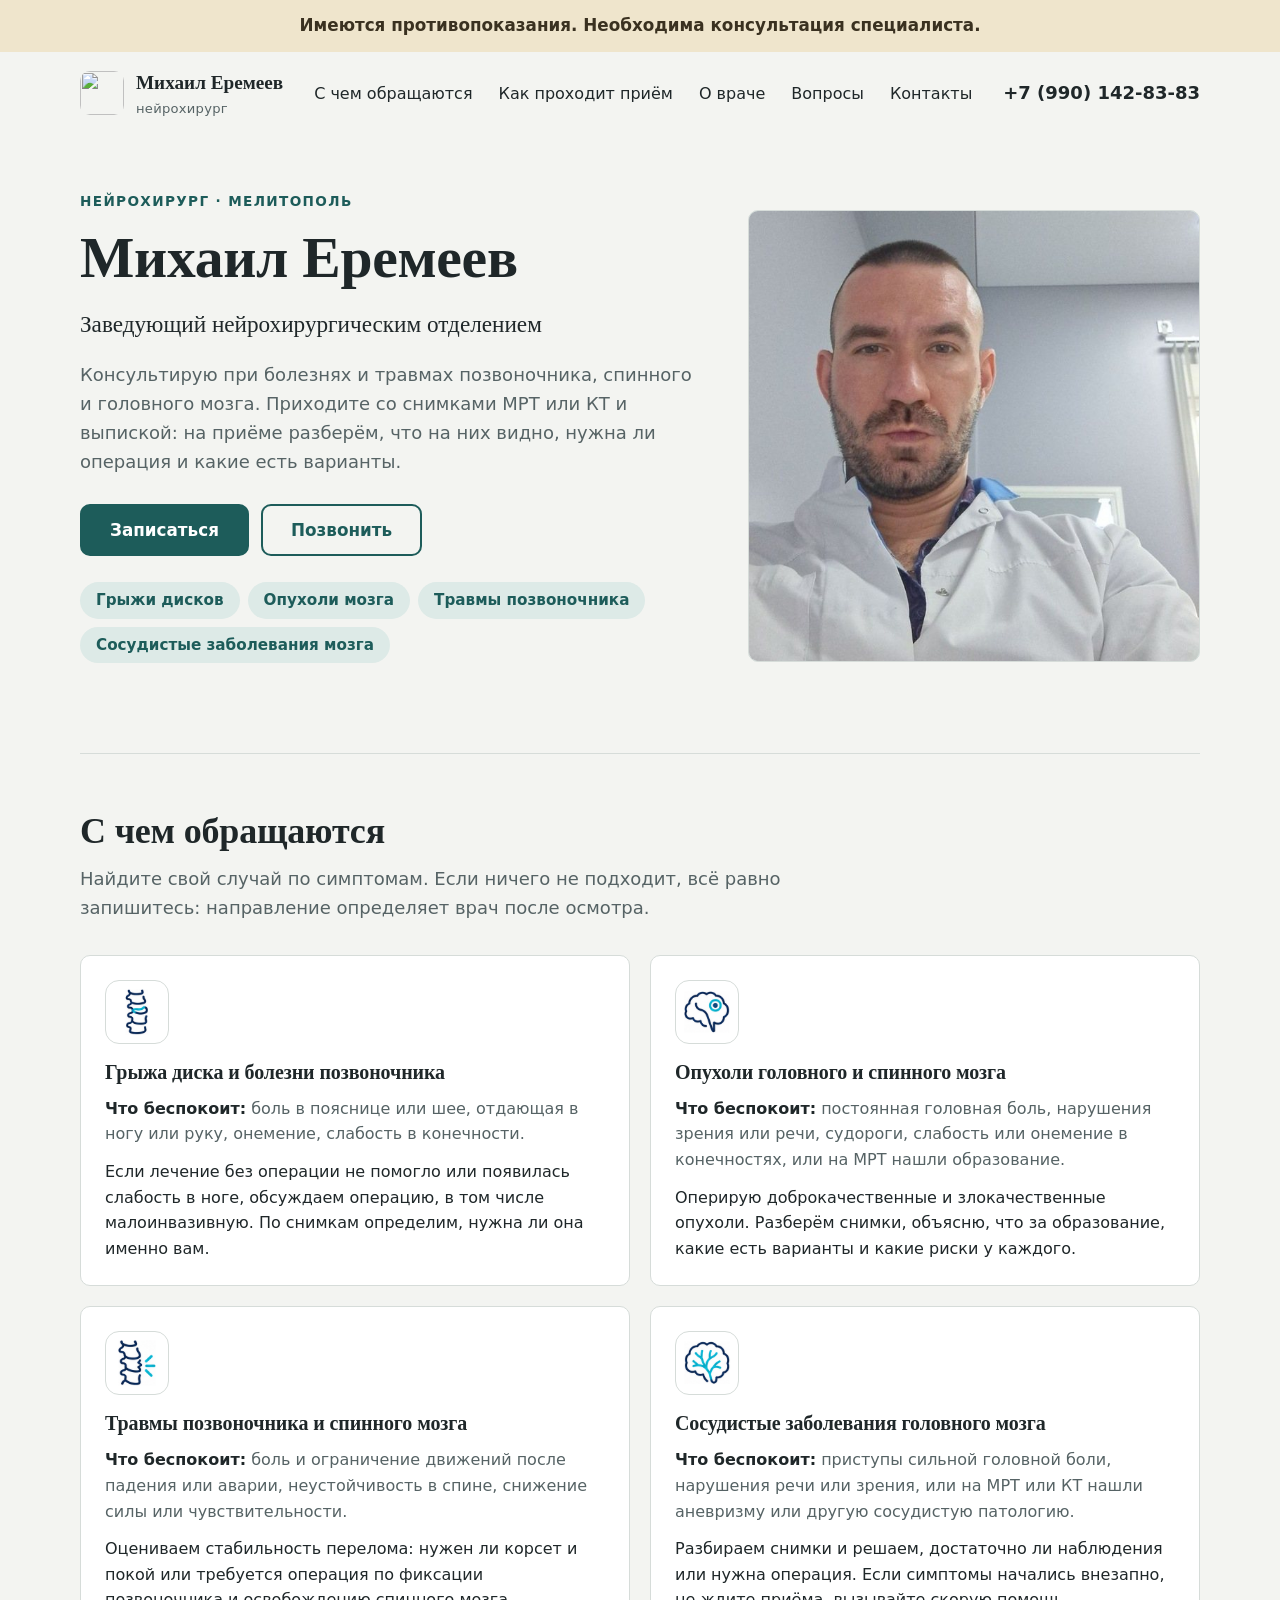
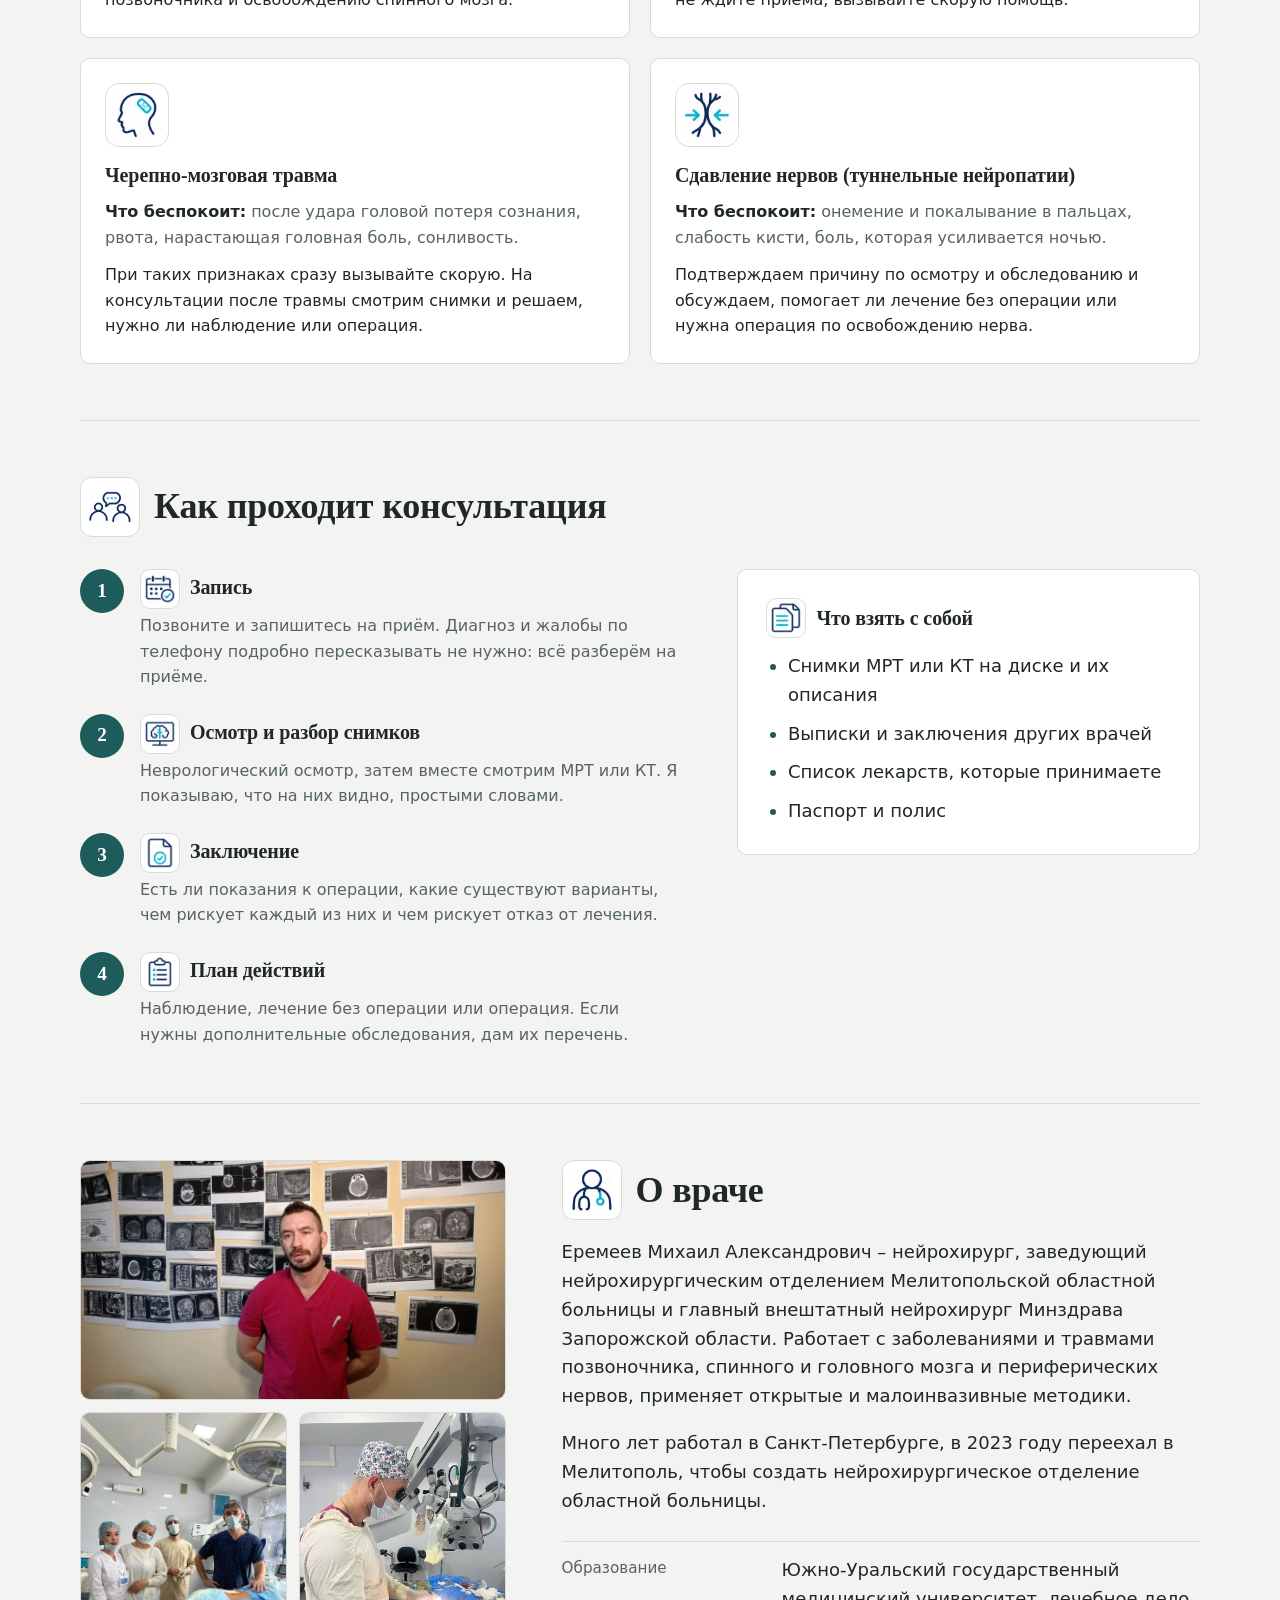
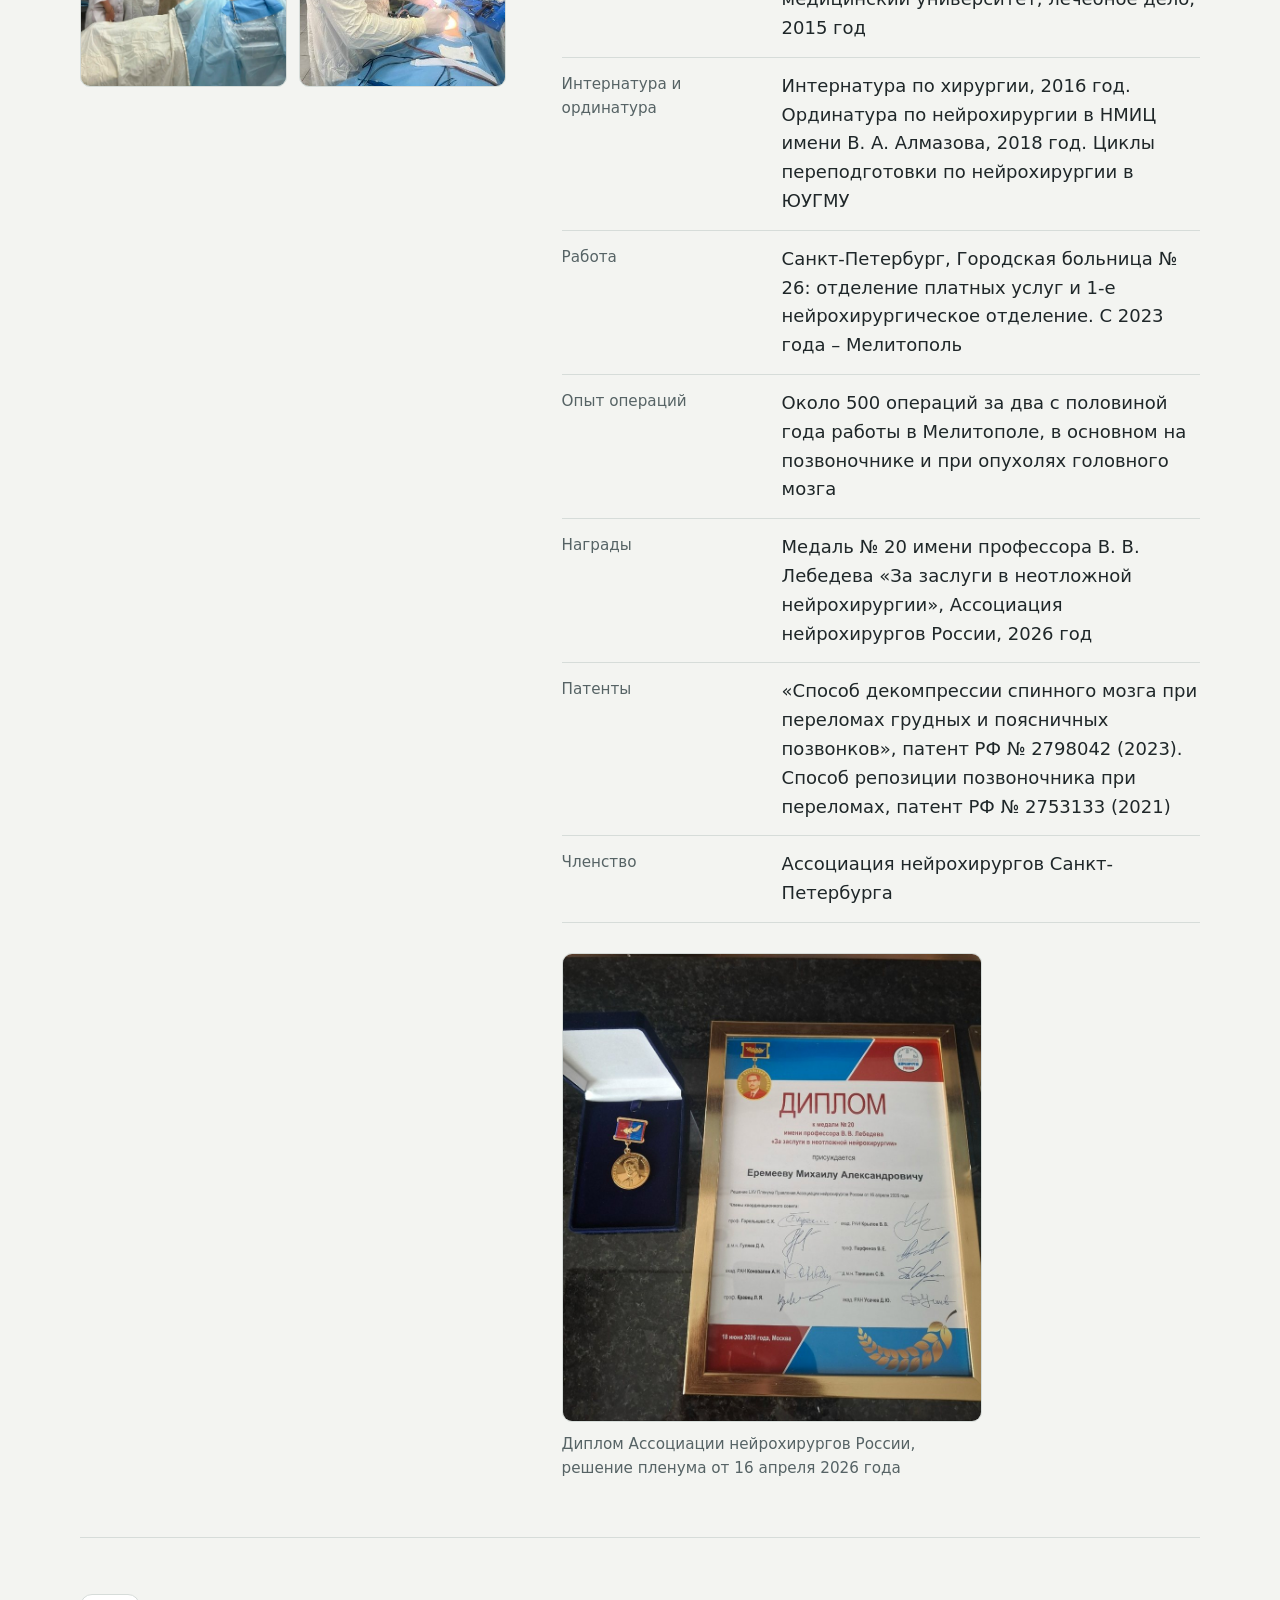
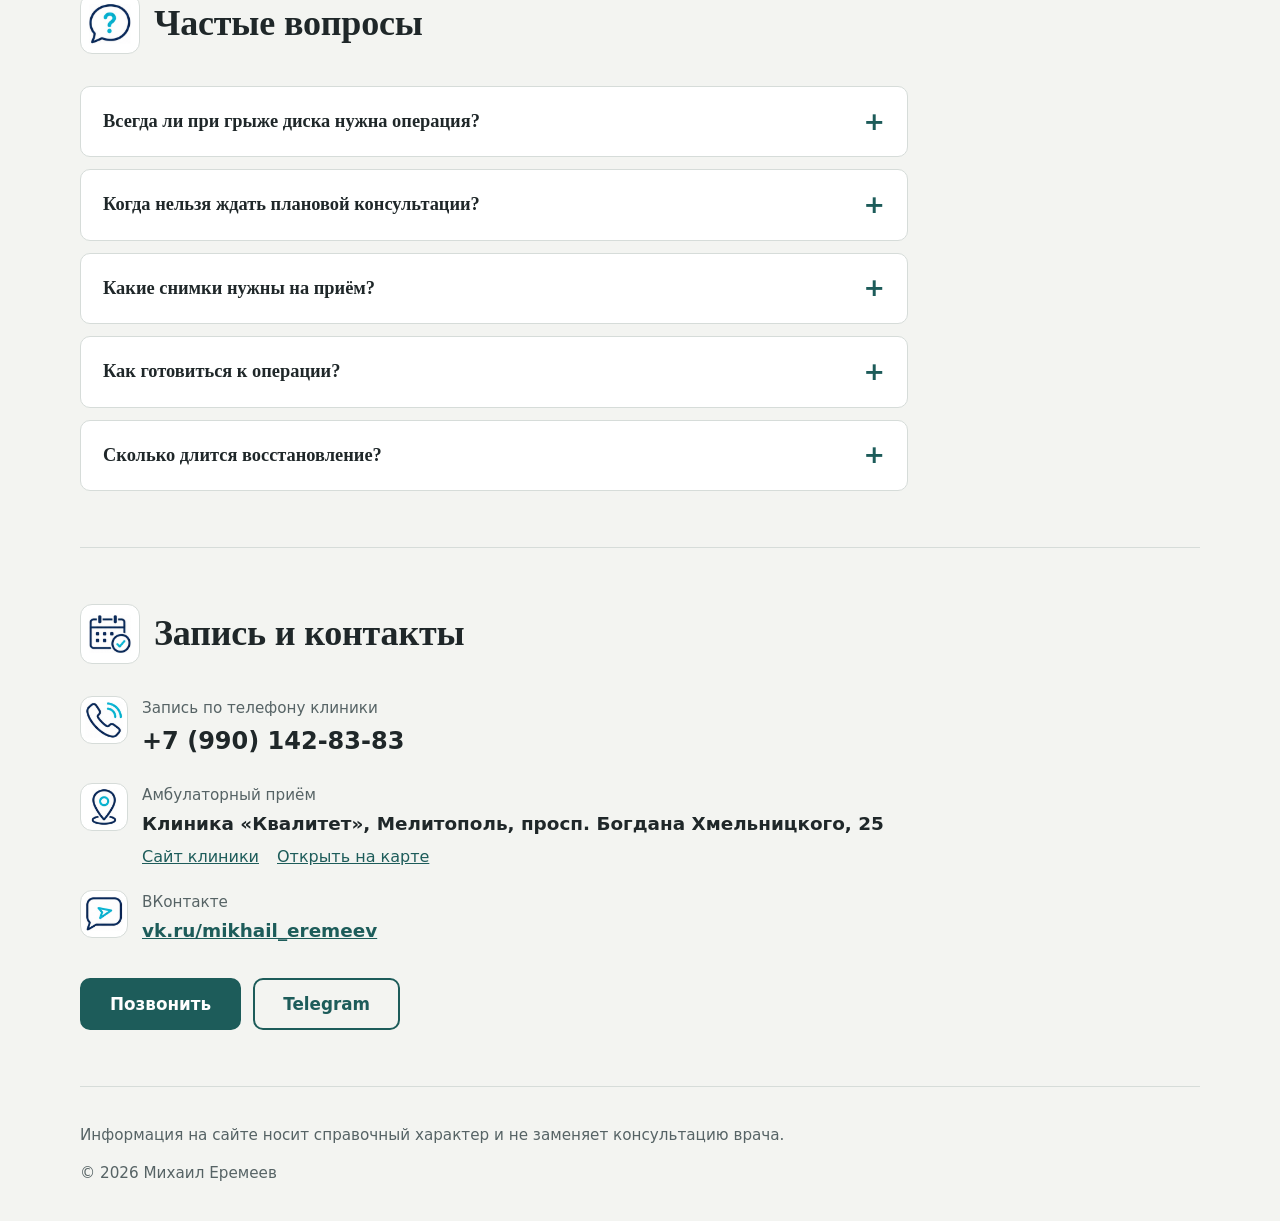
==== index.html @ 3fccb796 "Add files via upload" ====
<!doctype html>
<html lang="ru">
<head>
<meta charset="utf-8">
<meta name="viewport" content="width=device-width, initial-scale=1">
<title>Нейрохирург Михаил Еремеев, Мелитополь</title>
<meta name="description" content="Михаил Еремеев, нейрохирург, заведующий нейрохирургическим отделением. Консультации и операции при грыжах дисков, опухолях головного и спинного мозга, травмах позвоночника, сосудистых заболеваниях мозга. Мелитополь.">
<link rel="icon" href="favicon.ico" sizes="any">
<link rel="icon" type="image/png" sizes="48x48" href="favicon-48x48.png">
<link rel="icon" type="image/png" sizes="32x32" href="favicon-32x32.png">
<link rel="apple-touch-icon" sizes="180x180" href="apple-touch-icon.png">
<link rel="stylesheet" href="styles.css">
<script type="application/ld+json">
{
  "@context": "https://schema.org",
  "@type": "Physician",
  "name": "Михаил Александрович Еремеев",
  "url": "https://eremeev-neuro.ru/",
  "telephone": "+79901428383",
  "medicalSpecialty": "Neurosurgery",
  "jobTitle": "Нейрохирург, заведующий нейрохирургическим отделением",
  "address": { "@type": "PostalAddress", "streetAddress": "просп. Богдана Хмельницкого, 25", "addressLocality": "Мелитополь" },
  "sameAs": ["https://t.me/eremeevmd", "https://vk.ru/mikhail_eremeev"]
}
</script>
</head>
<body>

<div class="notice" role="note">Имеются противопоказания. Необходима консультация специалиста.</div>
<div class="wrap">
  <header class="header">
    <a class="brand" href="#top"><img class="brand-logo" src="logo.png" alt="" width="44" height="44"><span>Михаил Еремеев<small>нейрохирург</small></span></a>
    <nav class="nav" aria-label="Разделы">
      <a href="#napravleniya">С чем обращаются</a>
      <a href="#priem">Как проходит приём</a>
      <a href="#vrach">О враче</a>
      <a href="#voprosy">Вопросы</a>
      <a href="#zapis">Контакты</a>
    </nav>
    <a class="header-phone" href="tel:+79901428383">+7 (990) 142-83-83</a>
  </header>
  <main id="top">
    <section class="hero" aria-labelledby="h1">
      <div>
        <p class="eyebrow">Нейрохирург · Мелитополь</p>
        <h1 id="h1">Михаил Еремеев</h1>
        <p class="role">Заведующий нейрохирургическим отделением</p>
        <p class="lead">Консультирую при болезнях и травмах позвоночника, спинного и головного мозга. Приходите со снимками МРТ или КТ и выпиской: на приёме разберём, что на них видно, нужна ли операция и какие есть варианты.</p>
        <div class="hero-actions">
          <a class="btn btn-primary" href="#zapis">Записаться</a>
          <a class="btn btn-ghost" href="tel:+79901428383">Позвонить</a>
        </div>
        <ul class="hero-tags" aria-label="Основные направления">
          <li>Грыжи дисков</li>
          <li>Опухоли мозга</li>
          <li>Травмы позвоночника</li>
          <li>Сосудистые заболевания мозга</li>
        </ul>
      </div>
      <div class="photo photo-square" aria-label="Фотография врача">
        <img src="photo-main.jpg" alt="Михаил Еремеев, нейрохирург" onerror="this.remove()">
        <span>Здесь будет портрет<code>photo-main.jpg</code></span>
      </div>
    </section>
    <section class="section" id="napravleniya" aria-labelledby="h-napr">
      <div class="section-head">
        <h2 id="h-napr">С чем обращаются</h2>
        <p>Найдите свой случай по симптомам. Если ничего не подходит, всё равно запишитесь: направление определяет врач после осмотра.</p>
      </div>
      <div class="cards">
        <article class="card">
          <img class="ico" src="icons/disc-herniation.png" alt="" width="64" height="64" loading="lazy">
          <h3>Грыжа диска и болезни позвоночника</h3>
          <p class="symptoms"><strong>Что беспокоит:</strong> боль в пояснице или шее, отдающая в ногу или руку, онемение, слабость в конечности.</p>
          <p class="how">Если лечение без операции не помогло или появилась слабость в ноге, обсуждаем операцию, в том числе малоинвазивную. По снимкам определим, нужна ли она именно вам.</p>
        </article>
        <article class="card">
          <img class="ico" src="icons/brain-tumor.png" alt="" width="64" height="64" loading="lazy">
          <h3>Опухоли головного и спинного мозга</h3>
          <p class="symptoms"><strong>Что беспокоит:</strong> постоянная головная боль, нарушения зрения или речи, судороги, слабость или онемение в конечностях, или на МРТ нашли образование.</p>
          <p class="how">Оперирую доброкачественные и злокачественные опухоли. Разберём снимки, объясню, что за образование, какие есть варианты и какие риски у каждого.</p>
        </article>
        <article class="card">
          <img class="ico" src="icons/spine-injury.png" alt="" width="64" height="64" loading="lazy">
          <h3>Травмы позвоночника и спинного мозга</h3>
          <p class="symptoms"><strong>Что беспокоит:</strong> боль и ограничение движений после падения или аварии, неустойчивость в спине, снижение силы или чувствительности.</p>
          <p class="how">Оцениваем стабильность перелома: нужен ли корсет и покой или требуется операция по фиксации позвоночника и освобождению спинного мозга.</p>
        </article>
        <article class="card">
          <img class="ico" src="icons/brain-vessels.png" alt="" width="64" height="64" loading="lazy">
          <h3>Сосудистые заболевания головного мозга</h3>
          <p class="symptoms"><strong>Что беспокоит:</strong> приступы сильной головной боли, нарушения речи или зрения, или на МРТ или КТ нашли аневризму или другую сосудистую патологию.</p>
          <p class="how">Разбираем снимки и решаем, достаточно ли наблюдения или нужна операция. Если симптомы начались внезапно, не ждите приёма, вызывайте скорую помощь.</p>
        </article>
        <article class="card">
          <img class="ico" src="icons/head-injury.png" alt="" width="64" height="64" loading="lazy">
          <h3>Черепно-мозговая травма</h3>
          <p class="symptoms"><strong>Что беспокоит:</strong> после удара головой потеря сознания, рвота, нарастающая головная боль, сонливость.</p>
          <p class="how">При таких признаках сразу вызывайте скорую. На консультации после травмы смотрим снимки и решаем, нужно ли наблюдение или операция.</p>
        </article>
        <article class="card">
          <img class="ico" src="icons/nerve-compression.png" alt="" width="64" height="64" loading="lazy">
          <h3>Сдавление нервов (туннельные нейропатии)</h3>
          <p class="symptoms"><strong>Что беспокоит:</strong> онемение и покалывание в пальцах, слабость кисти, боль, которая усиливается ночью.</p>
          <p class="how">Подтверждаем причину по осмотру и обследованию и обсуждаем, помогает ли лечение без операции или нужна операция по освобождению нерва.</p>
        </article>
      </div>
    </section>
    <section class="section" id="priem" aria-labelledby="h-priem">
      <div class="section-head">
        <h2 class="h-ico" id="h-priem"><img class="ico ico-h" src="icons/consultation.png" alt="" width="64" height="64" loading="lazy">Как проходит консультация</h2>
      </div>
      <div class="consult">
        <ol class="steps">
          <li>
            <div>
              <h3><img class="ico ico-sm" src="icons/appointment.png" alt="" width="64" height="64" loading="lazy">Запись</h3>
              <p>Позвоните и запишитесь на приём. Диагноз и жалобы по телефону подробно пересказывать не нужно: всё разберём на приёме.</p>
            </div>
          </li>
          <li>
            <div>
              <h3><img class="ico ico-sm" src="icons/mri-review.png" alt="" width="64" height="64" loading="lazy">Осмотр и разбор снимков</h3>
              <p>Неврологический осмотр, затем вместе смотрим МРТ или КТ. Я показываю, что на них видно, простыми словами.</p>
            </div>
          </li>
          <li>
            <div>
              <h3><img class="ico ico-sm" src="icons/medical-report.png" alt="" width="64" height="64" loading="lazy">Заключение</h3>
              <p>Есть ли показания к операции, какие существуют варианты, чем рискует каждый из них и чем рискует отказ от лечения.</p>
            </div>
          </li>
          <li>
            <div>
              <h3><img class="ico ico-sm" src="icons/treatment-plan.png" alt="" width="64" height="64" loading="lazy">План действий</h3>
              <p>Наблюдение, лечение без операции или операция. Если нужны дополнительные обследования, дам их перечень.</p>
            </div>
          </li>
        </ol>
        <aside class="bring" aria-labelledby="h-bring">
          <h3 id="h-bring"><img class="ico ico-sm" src="icons/documents.png" alt="" width="64" height="64" loading="lazy">Что взять с собой</h3>
          <ul>
            <li>Снимки МРТ или КТ на диске и их описания</li>
            <li>Выписки и заключения других врачей</li>
            <li>Список лекарств, которые принимаете</li>
            <li>Паспорт и полис</li>
          </ul>
        </aside>
      </div>
    </section>
    <section class="section" id="vrach" aria-labelledby="h-vrach">
      <div class="about">
        <div class="about-media">
          <div class="photo photo-wide" aria-label="Фотография врача">
            <img src="photo-2.jpg" alt="Михаил Еремеев, нейрохирург" onerror="this.remove()">
            <span>Здесь будет фото<code>photo-2.jpg</code></span>
          </div>
          <div class="pair">
            <div class="photo photo-tall" aria-label="Команда в операционной">
              <img src="photo-3.jpg" alt="Команда нейрохирургического отделения в операционной" loading="lazy" onerror="this.remove()">
              <span><code>photo-3.jpg</code></span>
            </div>
            <div class="photo photo-tall" aria-label="Хирург у операционного микроскопа">
              <img src="photo-4.jpg" alt="Хирург у операционного микроскопа" loading="lazy" onerror="this.remove()">
              <span><code>photo-4.jpg</code></span>
            </div>
          </div>
        </div>
        <div class="text">
          <h2 class="h-ico" id="h-vrach"><img class="ico ico-h" src="icons/doctor.png" alt="" width="64" height="64" loading="lazy">О враче</h2>
          <p>Еремеев Михаил Александрович – нейрохирург, заведующий нейрохирургическим отделением Мелитопольской областной больницы и главный внештатный нейрохирург Минздрава Запорожской области. Работает с заболеваниями и травмами позвоночника, спинного и головного мозга и периферических нервов, применяет открытые и малоинвазивные методики.</p>
          <p>Много лет работал в Санкт-Петербурге, в 2023 году переехал в Мелитополь, чтобы создать нейрохирургическое отделение областной больницы.</p>
          <dl class="facts">
            <div><dt>Образование</dt><dd>Южно-Уральский государственный медицинский университет, лечебное дело, 2015 год</dd></div>
            <div><dt>Интернатура и ординатура</dt><dd>Интернатура по хирургии, 2016 год. Ординатура по нейрохирургии в НМИЦ имени В. А. Алмазова, 2018 год. Циклы переподготовки по нейрохирургии в ЮУГМУ</dd></div>
            <div><dt>Работа</dt><dd>Санкт-Петербург, Городская больница № 26: отделение платных услуг и 1-е нейрохирургическое отделение. С 2023 года – Мелитополь</dd></div>
            <div><dt>Опыт операций</dt><dd>Около 500 операций за два с половиной года работы в Мелитополе, в основном на позвоночнике и при опухолях головного мозга</dd></div>
            <div><dt>Награды</dt><dd>Медаль № 20 имени профессора В. В. Лебедева «За заслуги в неотложной нейрохирургии», Ассоциация нейрохирургов России, 2026 год</dd></div>
            <div><dt>Патенты</dt><dd>«Способ декомпрессии спинного мозга при переломах грудных и поясничных позвонков», патент РФ № 2798042 (2023). Способ репозиции позвоночника при переломах, патент РФ № 2753133 (2021)</dd></div>
            <div><dt>Членство</dt><dd>Ассоциация нейрохирургов Санкт-Петербурга</dd></div>
          </dl>
          <figure class="diploma">
            <img src="diploma.jpg" alt="Диплом к медали имени профессора В. В. Лебедева, присуждён Еремееву Михаилу Александровичу" loading="lazy" onerror="this.closest('figure').remove()">
            <figcaption>Диплом Ассоциации нейрохирургов России, решение пленума от 16 апреля 2026 года</figcaption>
          </figure>
        </div>
      </div>
    </section>
    <section class="section" id="voprosy" aria-labelledby="h-faq">
      <div class="section-head">
        <h2 class="h-ico" id="h-faq"><img class="ico ico-h" src="icons/questions.png" alt="" width="64" height="64" loading="lazy">Частые вопросы</h2>
      </div>
      <div class="faq">
        <details>
          <summary>Всегда ли при грыже диска нужна операция?</summary>
          <div class="answer">
            <p>Нет. Многим пациентам помогает лечение без операции. К операции переходят, когда боль не уходит несмотря на лечение или появляются неврологические нарушения: слабость в ноге, нарушение мочеиспускания.</p>
            <p>Решение принимается после осмотра и изучения снимков, а не по описанию по телефону.</p>
          </div>
        </details>
        <details>
          <summary>Когда нельзя ждать плановой консультации?</summary>
          <div class="answer">
            <p>Вызывайте скорую помощь, если внезапно:</p>
            <p><strong>появилась слабость или онемение в руке или ноге, нарушилась речь или зрение, возникла сильнейшая головная боль, начались судороги, пропал контроль над мочеиспусканием или стулом, или появилось онемение в промежности.</strong></p>
          </div>
        </details>
        <details>
          <summary>Какие снимки нужны на приём?</summary>
          <div class="answer">
            <p>Лучше всего снимки на диске вместе с описанием: МРТ или КТ нужного отдела позвоночника или головного мозга. Если снимков нет, врач скажет, какое исследование нужно сделать.</p>
          </div>
        </details>
        <details>
          <summary>Как готовиться к операции?</summary>
          <div class="answer">
            <p>Перечень обследований зависит от вида операции. Его даёт врач после консультации, заранее собирать анализы не нужно.</p>
          </div>
        </details>
        <details>
          <summary>Сколько длится восстановление?</summary>
          <div class="answer">
            <p>Срок зависит от заболевания, вида операции и состояния пациента. Врач объясняет примерный план восстановления после осмотра, когда ясно, что именно предстоит.</p>
          </div>
        </details>
      </div>
    </section>
    <section class="section" id="zapis" aria-labelledby="h-zapis">
      <div class="section-head">
        <h2 class="h-ico" id="h-zapis"><img class="ico ico-h" src="icons/appointment.png" alt="" width="64" height="64" loading="lazy">Запись и контакты</h2>
      </div>
      <div class="contact">
        <div class="contact-side">
          <ul class="contact-list">
            <li><img class="ico ico-c" src="icons/phone.png" alt="" width="64" height="64" loading="lazy"><span class="label">Запись по телефону клиники</span><span class="value"><a class="phone" href="tel:+79901428383">+7 (990) 142-83-83</a></span></li>
            <li><img class="ico ico-c" src="icons/location.png" alt="" width="64" height="64" loading="lazy"><span class="label">Амбулаторный приём</span><span class="value">Клиника «Квалитет», Мелитополь, просп. Богдана Хмельницкого, 25</span>
              <span class="links"><a href="https://kvalitet-mlt.ru/" rel="noopener">Сайт клиники</a> <a href="https://yandex.ru/maps/?text=%D0%9C%D0%B5%D0%BB%D0%B8%D1%82%D0%BE%D0%BF%D0%BE%D0%BB%D1%8C%2C%20%D0%BF%D1%80%D0%BE%D1%81%D0%BF%D0%B5%D0%BA%D1%82%20%D0%91%D0%BE%D0%B3%D0%B4%D0%B0%D0%BD%D0%B0%20%D0%A5%D0%BC%D0%B5%D0%BB%D1%8C%D0%BD%D0%B8%D1%86%D0%BA%D0%BE%D0%B3%D0%BE%2C%2025" rel="noopener">Открыть на карте</a></span></li>
            <li><img class="ico ico-c" src="icons/message.png" alt="" width="64" height="64" loading="lazy"><span class="label">ВКонтакте</span><span class="value"><a href="https://vk.ru/mikhail_eremeev" rel="noopener">vk.ru/mikhail_eremeev</a></span></li>
          </ul>
          <div class="messengers">
            <a class="btn btn-primary" href="tel:+79901428383">Позвонить</a>
            <a class="btn btn-ghost" href="https://t.me/eremeevmd" rel="noopener">Telegram</a>
            <!-- MAX: вставить ссылку вместо ССЫЛКА и убрать знаки комментария вокруг строки
            <a class="btn btn-ghost" href="ССЫЛКА" rel="noopener">MAX</a>
            -->
          </div>
        </div>
      </div>
    </section>
  </main>
  <footer class="footer">
    <p>Информация на сайте носит справочный характер и не заменяет консультацию врача.</p>
    <p>© <span id="year">2026</span> Михаил Еремеев</p>
  </footer>
</div>
<div class="dock">
  <a class="btn btn-ghost" href="tel:+79901428383">Позвонить</a>
  <a class="btn btn-primary" href="#zapis">Записаться</a>
</div>
<script>
document.getElementById('year').textContent = new Date().getFullYear();
</script>

</body>
</html>
---- styles.css ----
/* Сайт нейрохирурга Михаила Еремеева.
   Композиция: спокойная светлая страница, один акцент (глубокий сине-зелёный),
   тёплый графит для текста, крупные читаемые размеры для людей старшего возраста.
   Шрифты системные, без внешних сервисов. */

:root {
  --bg: #F3F4F1;
  --surface: #FFFFFF;
  --ink: #1F2729;
  --muted: #566365;
  --line: #D6DCD9;
  --accent: #1D5C5A;
  --accent-hover: #164846;
  --accent-soft: #DDEAE7;
  --on-accent: #FFFFFF;
  --notice-bg: #EFE5CC;
  --notice-ink: #3A3120;
  --todo-bg: #FBF3DC;
  --todo-ink: #6B5416;

  --display: "Iowan Old Style", "Palatino Linotype", Palatino, "Book Antiqua", Georgia, serif;
  --body: system-ui, -apple-system, "Segoe UI", Roboto, "Helvetica Neue", Arial, sans-serif;

  --radius: 10px;
  --maxw: 1120px;
}

@media (prefers-color-scheme: dark) {
  :root:not([data-theme="light"]) {
    --bg: #111A1B;
    --surface: #182324;
    --ink: #E6EEEC;
    --muted: #9CAEAB;
    --line: #2A3A39;
    --accent: #72C4BC;
    --accent-hover: #8AD3CC;
    --accent-soft: #1D3330;
    --on-accent: #0D1918;
    --notice-bg: #3A3220;
    --notice-ink: #F0E3C4;
    --todo-bg: #3A3118;
    --todo-ink: #EAD9A0;
    color-scheme: dark;
  }
}

:root[data-theme="dark"] {
  --bg: #111A1B;
  --surface: #182324;
  --ink: #E6EEEC;
  --muted: #9CAEAB;
  --line: #2A3A39;
  --accent: #72C4BC;
  --accent-hover: #8AD3CC;
  --accent-soft: #1D3330;
  --on-accent: #0D1918;
  --notice-bg: #3A3220;
  --notice-ink: #F0E3C4;
  --todo-bg: #3A3118;
  --todo-ink: #EAD9A0;
  color-scheme: dark;
}

*, *::before, *::after { box-sizing: border-box; }

html { scroll-behavior: smooth; }

body {
  margin: 0;
  background: var(--bg);
  color: var(--ink);
  font-family: var(--body);
  font-size: 18px;
  line-height: 1.6;
  padding-left: max(16px, env(safe-area-inset-left, 0px));
  padding-right: max(16px, env(safe-area-inset-right, 0px));
  padding-block: 0 84px;
}

img { max-width: 100%; display: block; }

a { color: var(--accent); }

h1, h2, h3 {
  font-family: var(--display);
  font-weight: 600;
  line-height: 1.2;
  margin: 0;
  text-wrap: balance;
  letter-spacing: -0.005em;
}

h2 { font-size: clamp(1.7rem, 4.2vw, 2.25rem); }
h3 { font-size: 1.25rem; }

p { margin: 0; }

:focus-visible {
  outline: 3px solid var(--accent);
  outline-offset: 3px;
  border-radius: 4px;
}

.wrap { max-width: var(--maxw); margin: 0 auto; }

/* Полоса о противопоказаниях: ч. 7 ст. 24 38-ФЗ, не меньше 5% площади */
.notice {
  background: var(--notice-bg);
  color: var(--notice-ink);
  margin-left: calc(-1 * max(16px, env(safe-area-inset-left, 0px)));
  margin-right: calc(-1 * max(16px, env(safe-area-inset-right, 0px)));
  padding: 14px max(16px, env(safe-area-inset-right, 0px)) 14px max(16px, env(safe-area-inset-left, 0px));
  text-align: center;
  font-weight: 600;
  font-size: 1.05rem;
  line-height: 1.4;
}

/* Макетная плашка: убирается при публикации */
.mockbar {
  background: var(--ink);
  color: var(--bg);
  margin-left: calc(-1 * max(16px, env(safe-area-inset-left, 0px)));
  margin-right: calc(-1 * max(16px, env(safe-area-inset-right, 0px)));
  padding: 6px 16px;
  font-size: 0.8rem;
  text-align: center;
  letter-spacing: 0.04em;
}

/* Шапка */
.header {
  display: flex;
  align-items: center;
  justify-content: space-between;
  gap: 16px;
  padding-block: 16px;
}

.brand { font-family: var(--display); font-size: 1.2rem; font-weight: 600; color: var(--ink); text-decoration: none; }
.brand { display: inline-flex; align-items: center; gap: 12px; }
.brand-logo { width: 44px; height: 44px; border-radius: 10px; flex: none; }
.brand small { display: block; font-family: var(--body); font-weight: 400; font-size: 0.82rem; color: var(--muted); letter-spacing: 0.02em; }

.nav { display: none; gap: 26px; }
.nav a { color: var(--ink); text-decoration: none; font-size: 1rem; }
.nav a:hover { color: var(--accent); text-decoration: underline; text-underline-offset: 4px; }

.header-phone { display: none; font-weight: 600; text-decoration: none; color: var(--ink); white-space: nowrap; }

/* Кнопки */
.btn {
  display: inline-flex;
  align-items: center;
  justify-content: center;
  min-height: 52px;
  padding: 0 28px;
  border-radius: var(--radius);
  font: 600 1.05rem var(--body);
  text-decoration: none;
  cursor: pointer;
  border: 2px solid var(--accent);
  transition: background-color 0.15s, color 0.15s;
}
.btn-primary { background: var(--accent); color: var(--on-accent); }
.btn-primary:hover { background: var(--accent-hover); border-color: var(--accent-hover); }
.btn-ghost { background: transparent; color: var(--accent); }
.btn-ghost:hover { background: var(--accent-soft); }

/* Первый экран */
.hero {
  display: grid;
  gap: 32px;
  padding-block: 28px 56px;
}

.eyebrow {
  font-size: 0.85rem;
  letter-spacing: 0.1em;
  text-transform: uppercase;
  color: var(--accent);
  font-weight: 600;
}

.hero h1 { font-size: clamp(2.3rem, 7vw, 3.6rem); margin-top: 10px; }
.hero .role { font-family: var(--display); font-size: clamp(1.15rem, 3vw, 1.45rem); margin-top: 14px; color: var(--ink); }
.hero .lead { margin-top: 18px; max-width: 34em; color: var(--muted); }
.hero-actions { display: flex; flex-wrap: wrap; gap: 12px; margin-top: 28px; }

.hero-tags { display: flex; flex-wrap: wrap; gap: 8px; margin-top: 26px; padding: 0; list-style: none; }
.hero-tags li { background: var(--accent-soft); color: var(--accent); border-radius: 999px; padding: 6px 16px; font-size: 0.95rem; font-weight: 600; }

/* Слот фото. Если файла нет, показывается подпись с именем файла. */
.photo {
  position: relative;
  width: 100%;
  aspect-ratio: 4 / 5;
  max-width: 100%;
  border-radius: var(--radius);
  background: var(--accent-soft);
  overflow: hidden;
  display: flex;
  align-items: center;
  justify-content: center;
  text-align: center;
  color: var(--accent);
  font-size: 0.95rem;
  line-height: 1.4;
  padding: 24px;
  border: 1px solid var(--line);
}
.photo img { position: absolute; inset: 0; width: 100%; height: 100%; object-fit: cover; }
.photo code { display: block; margin-top: 6px; font-size: 0.85rem; color: var(--muted); }
.photo-wide { aspect-ratio: 16 / 9; }
.photo-square { aspect-ratio: 1 / 1; }
.photo-tall { aspect-ratio: 3 / 4; padding: 8px; }
.photo-square img { object-position: center 20%; }
.about-media { display: grid; gap: 12px; align-content: start; min-width: 0; }
.pair { display: grid; grid-template-columns: 1fr 1fr; gap: 12px; }

/* Разделы */
.section { padding-block: 56px; border-top: 1px solid var(--line); }
.section-head { max-width: 40em; margin-bottom: 32px; }
.section-head p { margin-top: 12px; color: var(--muted); }

/* Направления */
.cards { display: grid; gap: 16px; }
.card {
  background: var(--surface);
  border: 1px solid var(--line);
  border-radius: var(--radius);
  padding: 24px;
  display: flex;
  flex-direction: column;
  gap: 12px;
  min-width: 0;
}
.card .symptoms { color: var(--muted); font-size: 1rem; }
.card .symptoms strong { color: var(--ink); }
.card .how { font-size: 1rem; }
.card-todo { border-style: dashed; background: var(--todo-bg); color: var(--todo-ink); }
.card-todo h3, .card-todo .symptoms, .card-todo .symptoms strong { color: var(--todo-ink); }

/* Консультация */
.consult { display: grid; gap: 40px; }
.steps { list-style: none; counter-reset: step; margin: 0; padding: 0; display: grid; gap: 24px; }
.steps li { counter-increment: step; display: grid; grid-template-columns: 44px 1fr; gap: 16px; align-items: start; }
.steps li::before {
  content: counter(step);
  width: 44px; height: 44px;
  border-radius: 50%;
  background: var(--accent);
  color: var(--on-accent);
  display: flex; align-items: center; justify-content: center;
  font-family: var(--display);
  font-size: 1.2rem;
  font-weight: 600;
}
.steps h3 { margin-bottom: 4px; }
.steps p { color: var(--muted); font-size: 1rem; }

.bring { background: var(--surface); border: 1px solid var(--line); border-radius: var(--radius); padding: 28px; align-self: start; }
.bring h3 { margin-bottom: 14px; }
.bring ul { margin: 0; padding-left: 1.2em; display: grid; gap: 10px; }
.bring li::marker { color: var(--accent); }

/* О враче */
.about { display: grid; gap: 32px; }
.about .text { display: grid; gap: 18px; align-content: start; }
.facts { margin: 8px 0 0; display: grid; gap: 0; border-top: 1px solid var(--line); }
.facts div { display: grid; gap: 4px; padding: 14px 0; border-bottom: 1px solid var(--line); }
.facts dt { color: var(--muted); font-size: 0.95rem; }
.facts dd { margin: 0; }
.todo { background: var(--todo-bg); color: var(--todo-ink); padding: 2px 8px; border-radius: 4px; font-size: 0.95rem; }

.diploma { margin: 12px 0 0; max-width: 420px; }
.diploma img { width: 100%; height: auto; border-radius: var(--radius); border: 1px solid var(--line); }
.diploma figcaption { margin-top: 10px; font-size: 0.95rem; color: var(--muted); }

/* Вопросы */
.faq { display: grid; gap: 12px; max-width: 46em; }
.faq details { background: var(--surface); border: 1px solid var(--line); border-radius: var(--radius); }
.faq summary {
  cursor: pointer;
  list-style: none;
  padding: 20px 56px 20px 22px;
  font-family: var(--display);
  font-size: 1.15rem;
  font-weight: 600;
  position: relative;
}
.faq summary::-webkit-details-marker { display: none; }
.faq summary::after {
  content: "+";
  position: absolute; right: 22px; top: 50%; transform: translateY(-50%);
  font-family: var(--body); font-size: 1.6rem; color: var(--accent); line-height: 1;
}
.faq details[open] summary::after { content: "–"; }
.faq .answer { padding: 0 22px 22px; color: var(--muted); display: grid; gap: 10px; }
.faq .answer strong { color: var(--ink); }

/* Запись */
.contact { display: grid; gap: 32px; }
.form { background: var(--surface); border: 1px solid var(--line); border-radius: var(--radius); padding: 28px; display: grid; gap: 18px; }
.field { display: grid; gap: 6px; }
.field label { font-weight: 600; font-size: 1rem; }
.field input {
  min-height: 52px;
  border: 1.5px solid var(--line);
  background: var(--bg);
  color: var(--ink);
  border-radius: 8px;
  padding: 0 14px;
  font: 1.05rem var(--body);
  width: 100%;
}
.field input:focus { border-color: var(--accent); outline: none; box-shadow: 0 0 0 3px var(--accent-soft); }
.hint { background: var(--accent-soft); color: var(--accent); border-radius: 8px; padding: 12px 14px; font-size: 1rem; font-weight: 600; }
.form-note { font-size: 0.9rem; color: var(--muted); }
.form-status { font-size: 1rem; color: var(--accent); min-height: 1.4em; }

.contact { display: grid; gap: 32px; }
.contact-side { display: grid; gap: 28px; align-content: start; min-width: 0; }
.phone { color: var(--ink); text-decoration: none; font-size: 1.5rem; white-space: nowrap; }
.phone:hover { color: var(--accent); }
.contact-list { margin: 0; padding: 0; list-style: none; display: grid; gap: 18px; align-content: start; }
.contact-list li { display: grid; gap: 2px; }
.contact-list .label { color: var(--muted); font-size: 0.95rem; }
.contact-list .value { font-size: 1.15rem; font-weight: 600; }
.map {
  aspect-ratio: 16 / 10;
  border-radius: var(--radius);
  border: 1px dashed var(--line);
  background: var(--accent-soft);
  display: flex; align-items: center; justify-content: center;
  text-align: center; padding: 20px;
  color: var(--accent); font-size: 0.95rem;
}

/* Подвал */
.footer { border-top: 1px solid var(--line); padding-block: 36px; display: grid; gap: 14px; color: var(--muted); font-size: 0.95rem; }
.footer a { color: var(--muted); }
.footer .legal { display: flex; flex-wrap: wrap; gap: 8px 22px; }

/* Нижняя панель на телефоне: «Позвонить» всегда под пальцем */
.dock {
  position: fixed;
  left: 0; right: 0; bottom: 0;
  z-index: 20;
  display: flex;
  gap: 10px;
  padding: 10px max(16px, env(safe-area-inset-right, 0px)) calc(10px + env(safe-area-inset-bottom, 0px)) max(16px, env(safe-area-inset-left, 0px));
  background: var(--surface);
  border-top: 1px solid var(--line);
}
.dock .btn { flex: 1; min-height: 52px; padding: 0 12px; }

@media (min-width: 760px) {
  body { padding-block: 0; }
  .nav { display: flex; }
  .header-phone { display: inline; }
  .dock { display: none; }
  .hero { grid-template-columns: 1.15fr 0.85fr; gap: 56px; align-items: center; padding-block: 56px 72px; }
  .cards { grid-template-columns: repeat(2, 1fr); }
  .consult { grid-template-columns: 1.3fr 1fr; gap: 56px; }
  .about { grid-template-columns: 0.8fr 1.2fr; gap: 56px; align-items: start; }
  .facts div { grid-template-columns: 200px 1fr; gap: 20px; }
  .contact--two { grid-template-columns: 1.1fr 0.9fr; gap: 48px; }
}

@media (min-width: 1000px) {
  .cards { grid-template-columns: repeat(2, 1fr); gap: 20px; }
}

@media (prefers-reduced-motion: reduce) {
  html { scroll-behavior: auto; }
  .btn { transition: none; }
}

/* Контакты: ссылки под адресом и кнопки мессенджеров */
.contact-list .links { display: flex; flex-wrap: wrap; gap: 6px 18px; margin-top: 4px; font-size: 1rem; }
.messengers { display: flex; flex-wrap: wrap; gap: 12px; }
.messengers .btn { min-width: 140px; }

/* Пиктограммы */
.ico { display: block; width: 64px; height: 64px; background: #fff; border: 1px solid var(--line); border-radius: 14px; padding: 6px; flex: none; }
.card .ico { margin-bottom: 4px; }
.ico-sm { width: 40px; height: 40px; border-radius: 10px; padding: 3px; display: inline-block; vertical-align: middle; margin-right: 10px; }
.ico-h { width: 52px; height: 52px; border-radius: 12px; }
.ico-c { width: 48px; height: 48px; border-radius: 12px; padding: 3px; grid-row: 1 / span 4; }
h2.h-ico { display: flex; align-items: center; gap: 14px; }
.contact-list li { grid-template-columns: 48px 1fr; column-gap: 14px; align-items: start; }
.contact-list li > :not(.ico) { grid-column: 2; }
.bring h3 { display: flex; align-items: center; }
.bring h3 .ico { margin-right: 10px; }
@media (min-width: 760px) {
  .ico-h { width: 60px; height: 60px; }
}
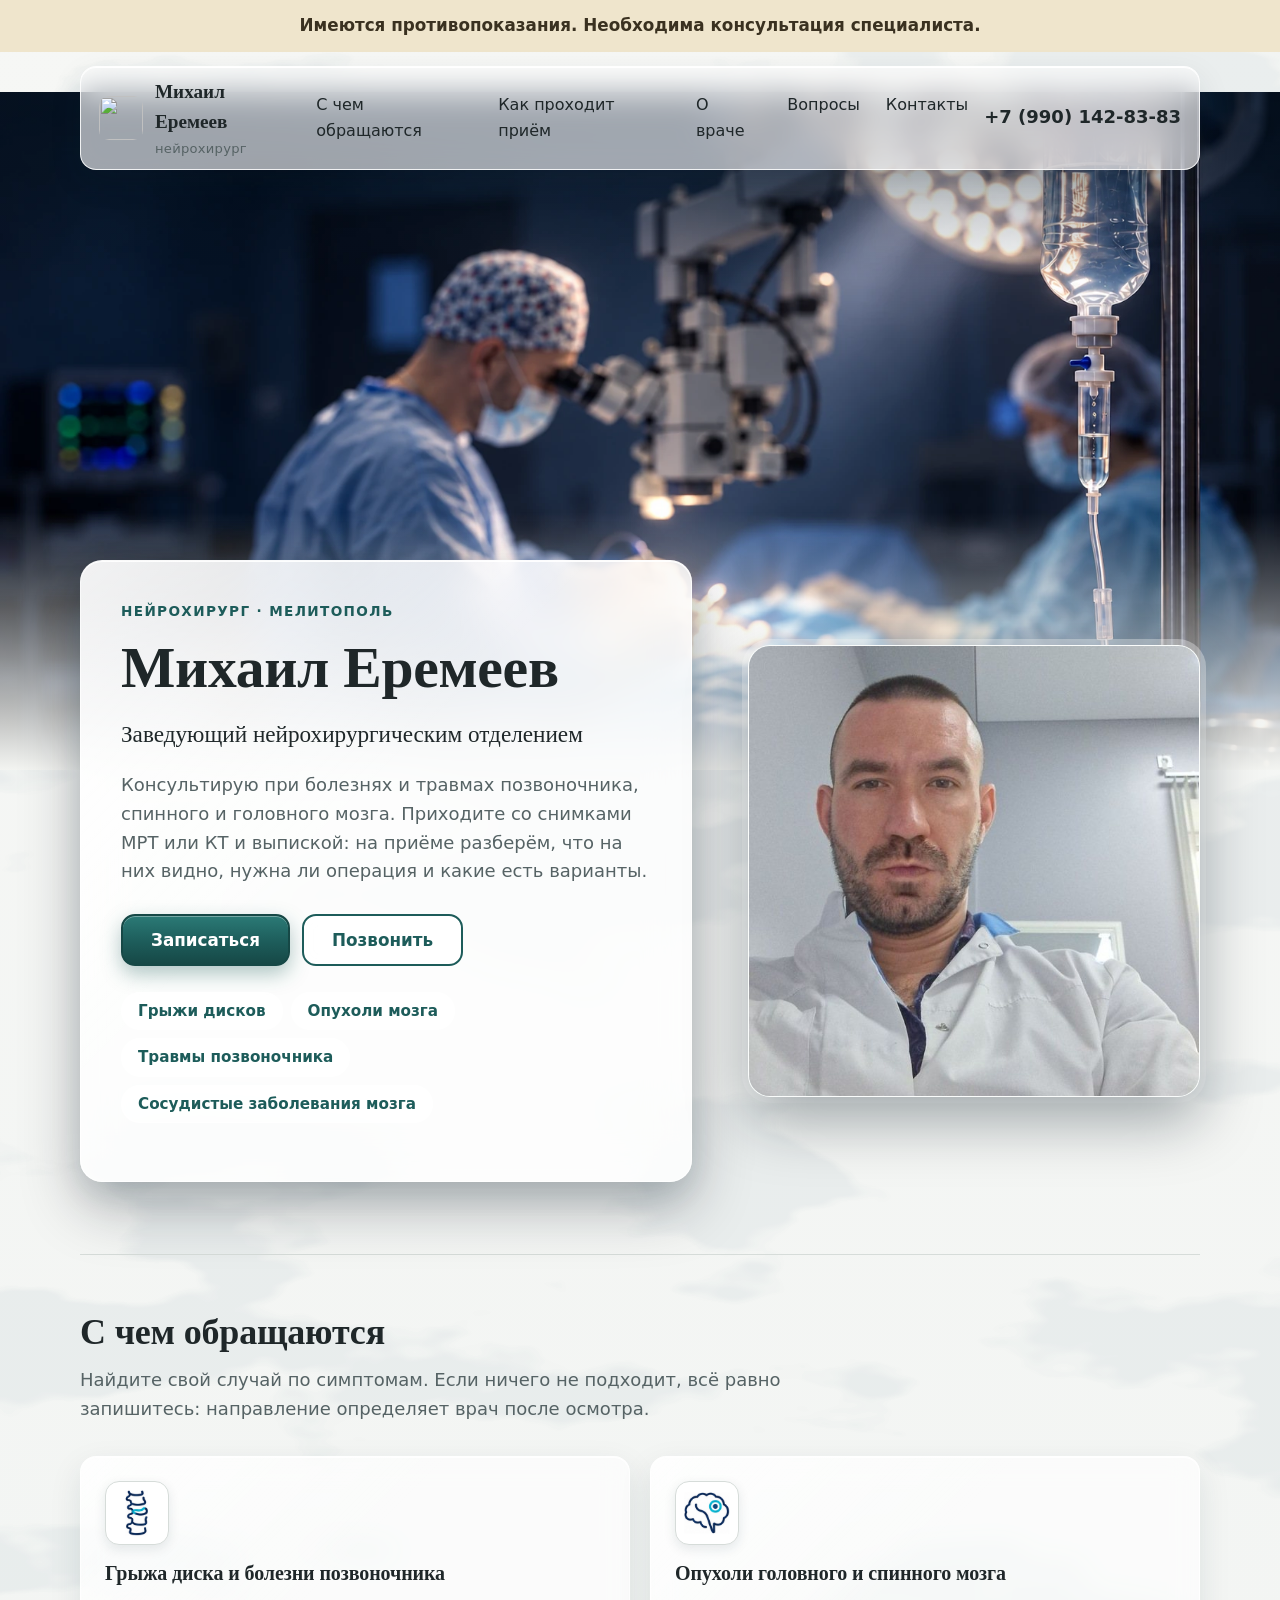
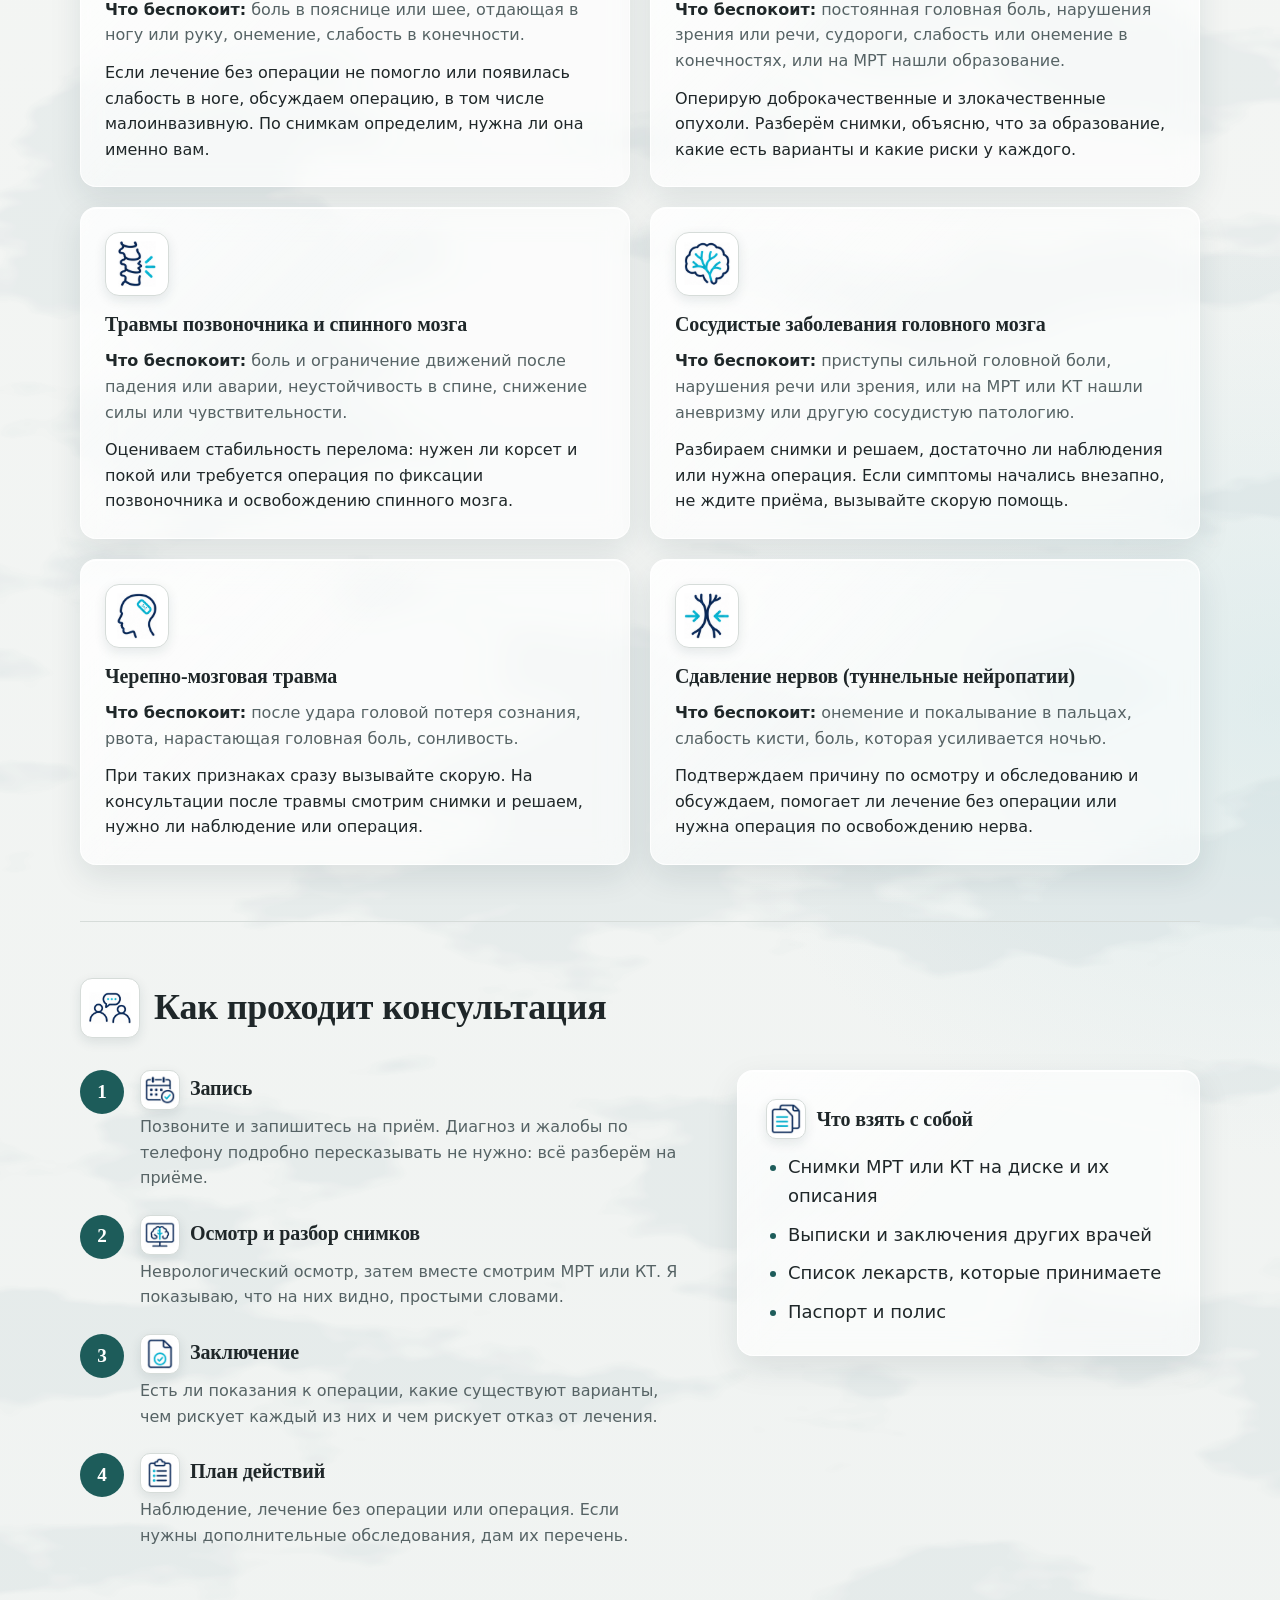
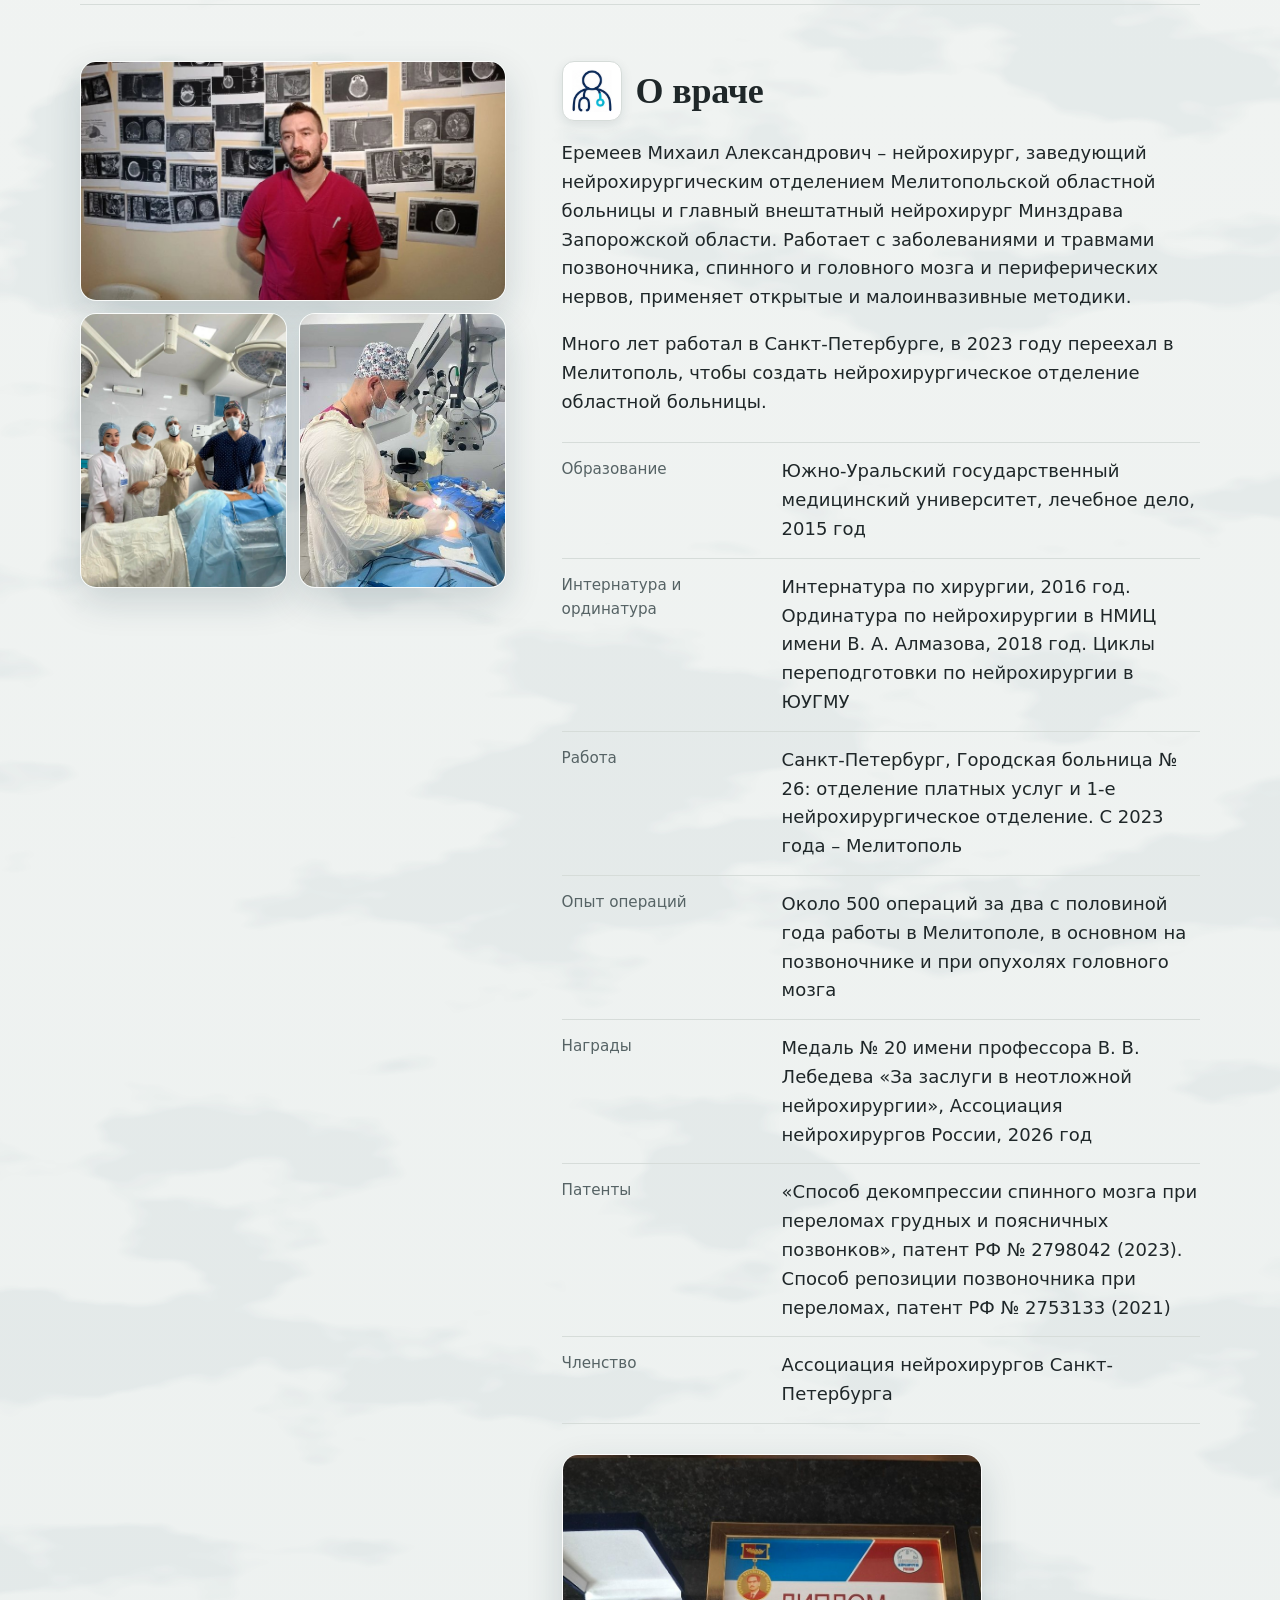
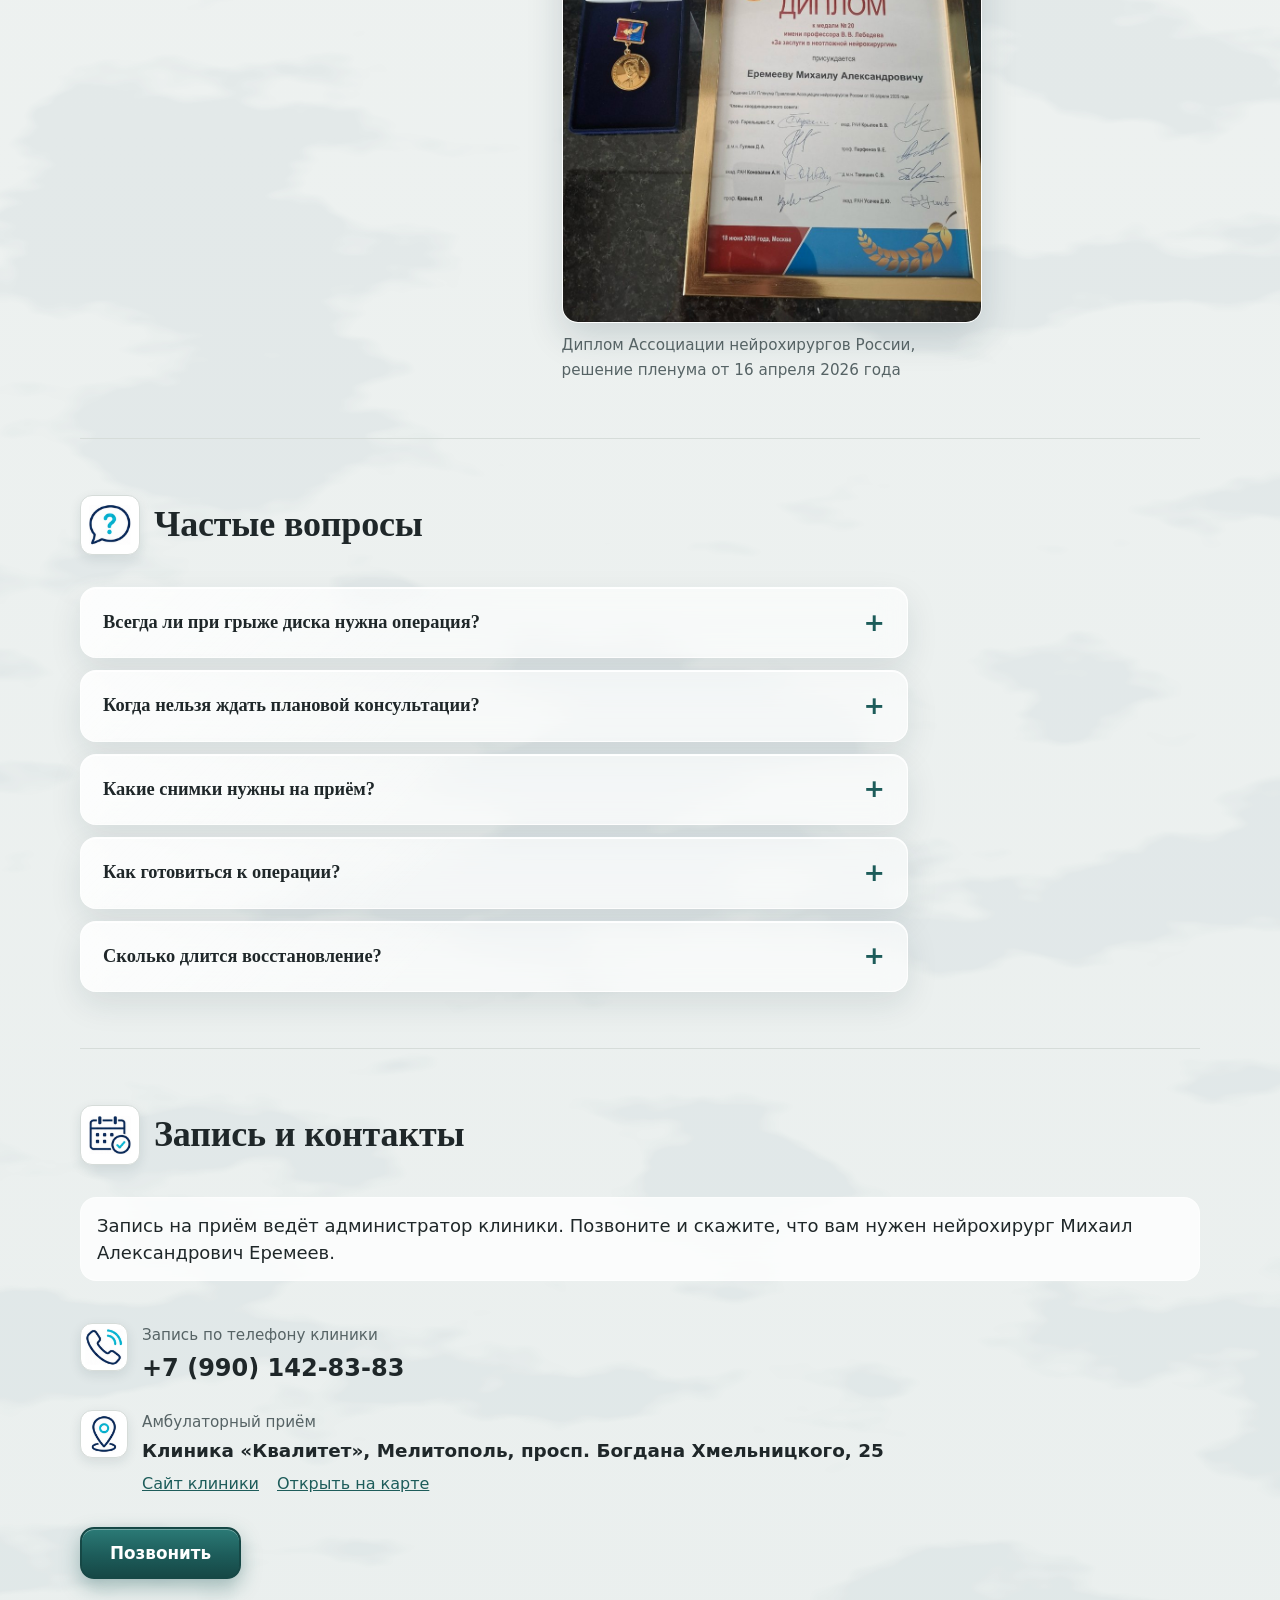
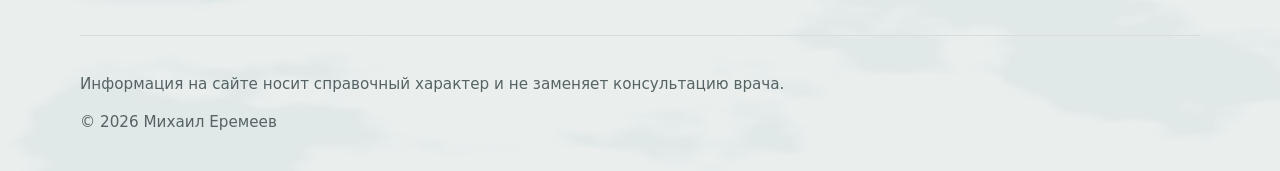
==== commit 7832090c: "Add files via upload" ====
--- a/index.html
+++ b/index.html
@@ -10,6 +10,7 @@
 <link rel="icon" type="image/png" sizes="32x32" href="favicon-32x32.png">
 <link rel="apple-touch-icon" sizes="180x180" href="apple-touch-icon.png">
 <link rel="stylesheet" href="styles.css">
+<link rel="stylesheet" href="glass.css">
 <script type="application/ld+json">
 {
   "@context": "https://schema.org",
@@ -19,8 +20,7 @@
   "telephone": "+79901428383",
   "medicalSpecialty": "Neurosurgery",
   "jobTitle": "Нейрохирург, заведующий нейрохирургическим отделением",
-  "address": { "@type": "PostalAddress", "streetAddress": "просп. Богдана Хмельницкого, 25", "addressLocality": "Мелитополь" },
-  "sameAs": ["https://t.me/eremeevmd", "https://vk.ru/mikhail_eremeev"]
+  "address": { "@type": "PostalAddress", "streetAddress": "просп. Богдана Хмельницкого, 25", "addressLocality": "Мелитополь" }
 }
 </script>
 </head>
@@ -41,7 +41,7 @@
   </header>
   <main id="top">
     <section class="hero" aria-labelledby="h1">
-      <div>
+      <div class="hero-panel">
         <p class="eyebrow">Нейрохирург · Мелитополь</p>
         <h1 id="h1">Михаил Еремеев</h1>
         <p class="role">Заведующий нейрохирургическим отделением</p>
@@ -231,18 +231,14 @@
       </div>
       <div class="contact">
         <div class="contact-side">
+          <p class="booking-note">Запись на приём ведёт администратор клиники. Позвоните и скажите, что вам нужен нейрохирург Михаил Александрович Еремеев.</p>
           <ul class="contact-list">
             <li><img class="ico ico-c" src="icons/phone.png" alt="" width="64" height="64" loading="lazy"><span class="label">Запись по телефону клиники</span><span class="value"><a class="phone" href="tel:+79901428383">+7 (990) 142-83-83</a></span></li>
             <li><img class="ico ico-c" src="icons/location.png" alt="" width="64" height="64" loading="lazy"><span class="label">Амбулаторный приём</span><span class="value">Клиника «Квалитет», Мелитополь, просп. Богдана Хмельницкого, 25</span>
               <span class="links"><a href="https://kvalitet-mlt.ru/" rel="noopener">Сайт клиники</a> <a href="https://yandex.ru/maps/?text=%D0%9C%D0%B5%D0%BB%D0%B8%D1%82%D0%BE%D0%BF%D0%BE%D0%BB%D1%8C%2C%20%D0%BF%D1%80%D0%BE%D1%81%D0%BF%D0%B5%D0%BA%D1%82%20%D0%91%D0%BE%D0%B3%D0%B4%D0%B0%D0%BD%D0%B0%20%D0%A5%D0%BC%D0%B5%D0%BB%D1%8C%D0%BD%D0%B8%D1%86%D0%BA%D0%BE%D0%B3%D0%BE%2C%2025" rel="noopener">Открыть на карте</a></span></li>
-            <li><img class="ico ico-c" src="icons/message.png" alt="" width="64" height="64" loading="lazy"><span class="label">ВКонтакте</span><span class="value"><a href="https://vk.ru/mikhail_eremeev" rel="noopener">vk.ru/mikhail_eremeev</a></span></li>
           </ul>
           <div class="messengers">
             <a class="btn btn-primary" href="tel:+79901428383">Позвонить</a>
-            <a class="btn btn-ghost" href="https://t.me/eremeevmd" rel="noopener">Telegram</a>
-            <!-- MAX: вставить ссылку вместо ССЫЛКА и убрать знаки комментария вокруг строки
-            <a class="btn btn-ghost" href="ССЫЛКА" rel="noopener">MAX</a>
-            -->
           </div>
         </div>
       </div>
--- a/glass.css
+++ b/glass.css
@@ -0,0 +1,185 @@
+/* Стеклянный глянцевый слой поверх styles.css.
+   Баннер первого экрана: файл hero-bg.webp (1672x940, можно заменить своим, лучше 2560x1440). */
+
+:root {
+  --glass: rgba(255, 255, 255, 0.62);
+  --glass-strong: rgba(255, 255, 255, 0.80);
+  --glass-line: rgba(255, 255, 255, 0.85);
+  --glass-shadow: 0 1px 0 rgba(255,255,255,0.95) inset, 0 12px 32px rgba(16, 52, 60, 0.10);
+  --gloss: linear-gradient(135deg, rgba(255,255,255,0.65) 0%, rgba(255,255,255,0.0) 42%);
+  --hero-veil: linear-gradient(100deg, rgba(8, 28, 44, 0.78) 0%, rgba(8, 28, 44, 0.45) 55%, rgba(8, 28, 44, 0.25) 100%);
+}
+@media (prefers-color-scheme: dark) {
+  :root:not([data-theme="light"]) {
+    --glass: rgba(24, 38, 40, 0.62);
+    --glass-strong: rgba(18, 30, 32, 0.80);
+    --glass-line: rgba(255, 255, 255, 0.10);
+    --glass-shadow: 0 1px 0 rgba(255,255,255,0.08) inset, 0 12px 32px rgba(0, 0, 0, 0.35);
+    --gloss: linear-gradient(135deg, rgba(255,255,255,0.10) 0%, rgba(255,255,255,0) 42%);
+  }
+}
+:root[data-theme="dark"] {
+  --glass: rgba(24, 38, 40, 0.62);
+  --glass-strong: rgba(18, 30, 32, 0.80);
+  --glass-line: rgba(255, 255, 255, 0.10);
+  --glass-shadow: 0 1px 0 rgba(255,255,255,0.08) inset, 0 12px 32px rgba(0, 0, 0, 0.35);
+  --gloss: linear-gradient(135deg, rgba(255,255,255,0.10) 0%, rgba(255,255,255,0) 42%);
+}
+
+html, body { overflow-x: clip; }
+
+/* Мраморный фон: тонкие прожилки и мягкие световые пятна */
+body {
+  background-color: var(--bg);
+  background-image:
+    url("data:image/svg+xml,%3Csvg xmlns='http://www.w3.org/2000/svg' width='1600' height='1600'%3E%3Cfilter id='m' x='0' y='0' width='100%25' height='100%25'%3E%3CfeTurbulence type='fractalNoise' baseFrequency='0.0022 0.006' numOctaves='5' seed='11' stitchTiles='stitch'/%3E%3CfeColorMatrix values='0 0 0 0 0.42  0 0 0 0 0.52  0 0 0 0 0.55  0 0 0 -16 7.3'/%3E%3C/filter%3E%3Crect width='100%25' height='100%25' filter='url(%23m)' opacity='0.16'/%3E%3C/svg%3E"),
+    radial-gradient(1100px 600px at 12% -5%, rgba(255,255,255,0.9), transparent 60%),
+    radial-gradient(900px 700px at 100% 35%, rgba(210,230,232,0.55), transparent 65%),
+    linear-gradient(180deg, #F6F7F5 0%, #EAEFEE 100%);
+  background-attachment: scroll, scroll, scroll, scroll;
+}
+@media (prefers-color-scheme: dark) {
+  :root:not([data-theme="light"]) body {
+    background-image:
+      radial-gradient(1000px 600px at 10% -5%, rgba(80,140,140,0.18), transparent 60%),
+      linear-gradient(180deg, #111A1B 0%, #0C1415 100%);
+  }
+}
+:root[data-theme="dark"] body {
+  background-image:
+    radial-gradient(1000px 600px at 10% -5%, rgba(80,140,140,0.18), transparent 60%),
+    linear-gradient(180deg, #111A1B 0%, #0C1415 100%);
+}
+
+/* Шапка: матовое стекло */
+.header {
+  margin-top: 14px;
+  padding: 10px 18px;
+  background: var(--glass);
+  -webkit-backdrop-filter: blur(16px) saturate(1.3);
+  backdrop-filter: blur(16px) saturate(1.3);
+  border: 1px solid var(--glass-line);
+  border-radius: 16px;
+  box-shadow: var(--glass-shadow);
+  position: relative;
+  z-index: 3;
+}
+
+/* Первый экран: баннер на всю ширину, текст в стеклянной панели внахлёст на нижний край баннера.
+   Фон: файл hero-bg.webp (1672x940). Для крупных мониторов лучше 2560x1440. */
+:root { --bh: 330px; }
+@media (min-width: 760px) { :root { --bh: 520px; } }
+@media (min-width: 1200px) { :root { --bh: 600px; } }
+
+.hero {
+  position: relative;
+  isolation: isolate;
+  padding-block: calc(var(--bh) - 190px) 64px;
+  align-items: center;
+}
+.hero::before {
+  content: "";
+  position: absolute;
+  top: -78px; height: calc(var(--bh) + 78px);
+  left: 50%; width: 100vw; transform: translateX(-50%);
+  z-index: -1;
+  background:
+    linear-gradient(180deg, rgba(6, 20, 34, 0.55) 0%, rgba(6, 20, 34, 0) 28%, rgba(6, 20, 34, 0) 62%, var(--bg) 100%),
+    url("hero-bg.webp") center 42% / cover no-repeat,
+    #0B2236;
+}
+.hero-panel {
+  background: var(--glass-strong);
+  -webkit-backdrop-filter: blur(22px) saturate(1.4);
+  backdrop-filter: blur(22px) saturate(1.4);
+  border: 1px solid var(--glass-line);
+  border-radius: 22px;
+  box-shadow: var(--glass-shadow), 0 24px 60px rgba(4, 20, 32, 0.30);
+  padding: 28px 24px;
+  position: relative;
+  overflow: hidden;
+}
+.hero-panel::before { content: ""; position: absolute; inset: 0; background: var(--gloss); pointer-events: none; }
+.hero-panel > * { position: relative; }
+.hero .photo {
+  border: 1px solid var(--glass-line);
+  box-shadow: 0 24px 60px rgba(4, 20, 32, 0.35), 0 0 0 6px rgba(255,255,255,0.35);
+  border-radius: 22px;
+}
+
+/* Стеклянные карточки */
+.card, .bring, .faq details, .form, .contact-list li {
+  position: relative;
+}
+.card, .bring, .faq details {
+  background: var(--glass);
+  -webkit-backdrop-filter: blur(14px) saturate(1.25);
+  backdrop-filter: blur(14px) saturate(1.25);
+  border: 1px solid var(--glass-line);
+  box-shadow: var(--glass-shadow);
+  border-radius: 16px;
+  overflow: hidden;
+}
+.card::before, .bring::before, .faq details::before {
+  content: ""; position: absolute; inset: 0; background: var(--gloss); pointer-events: none;
+}
+.card > *, .bring > * { position: relative; }
+.faq summary { position: relative; }
+.card { transition: transform 0.2s ease, box-shadow 0.2s ease; }
+.card:hover { transform: translateY(-3px); box-shadow: 0 1px 0 rgba(255,255,255,0.95) inset, 0 18px 40px rgba(16, 52, 60, 0.16); }
+
+/* Фото и диплом в стеклянной рамке */
+.about-media .photo, .diploma img {
+  border: 1px solid var(--glass-line);
+  box-shadow: 0 14px 36px rgba(16, 52, 60, 0.16);
+  border-radius: 16px;
+}
+
+/* Глянцевые кнопки */
+.btn { border-radius: 14px; }
+.btn-primary {
+  background: linear-gradient(180deg, #2B7A76 0%, #1D5C5A 55%, #164846 100%);
+  border-color: #164846;
+  box-shadow: 0 1px 0 rgba(255,255,255,0.35) inset, 0 8px 20px rgba(29, 92, 90, 0.35);
+}
+.btn-primary:hover { background: linear-gradient(180deg, #318580 0%, #236A67 55%, #1A5250 100%); border-color: #164846; }
+.btn-ghost {
+  background: var(--glass-strong);
+  -webkit-backdrop-filter: blur(8px);
+  backdrop-filter: blur(8px);
+}
+.hero-tags li {
+  background: rgba(255,255,255,0.7);
+  border: 1px solid var(--glass-line);
+  box-shadow: 0 1px 0 rgba(255,255,255,0.9) inset;
+}
+
+/* Мобильная нижняя панель */
+.dock {
+  background: var(--glass-strong);
+  -webkit-backdrop-filter: blur(16px);
+  backdrop-filter: blur(16px);
+  border-top: 1px solid var(--glass-line);
+}
+
+/* Иконки: белая стеклянная плитка */
+.ico { box-shadow: 0 1px 0 #fff inset, 0 4px 12px rgba(16, 52, 60, 0.10); }
+
+@media (min-width: 1000px) {
+  .hero-panel { padding: 40px 40px; }
+}
+@media (min-width: 760px) {
+  .hero { padding-block: calc(var(--bh) - 210px) 72px; }
+}
+@media (min-width: 760px) {
+  .hero { padding-block: calc(var(--bh) - 210px) 72px; }
+}
+@media (prefers-reduced-motion: reduce) {
+  .card { transition: none; }
+  .card:hover { transform: none; }
+}
+@supports not ((backdrop-filter: blur(1px)) or (-webkit-backdrop-filter: blur(1px))) {
+  .header, .hero-panel, .card, .bring, .faq details, .dock { background: var(--surface); }
+}
+
+.booking-note { margin: 0 0 14px; padding: 14px 16px; border-radius: 16px; background: var(--glass-strong); backdrop-filter: blur(16px) saturate(1.3); -webkit-backdrop-filter: blur(16px) saturate(1.3); border: 1px solid rgba(255,255,255,.5); line-height: 1.5; }
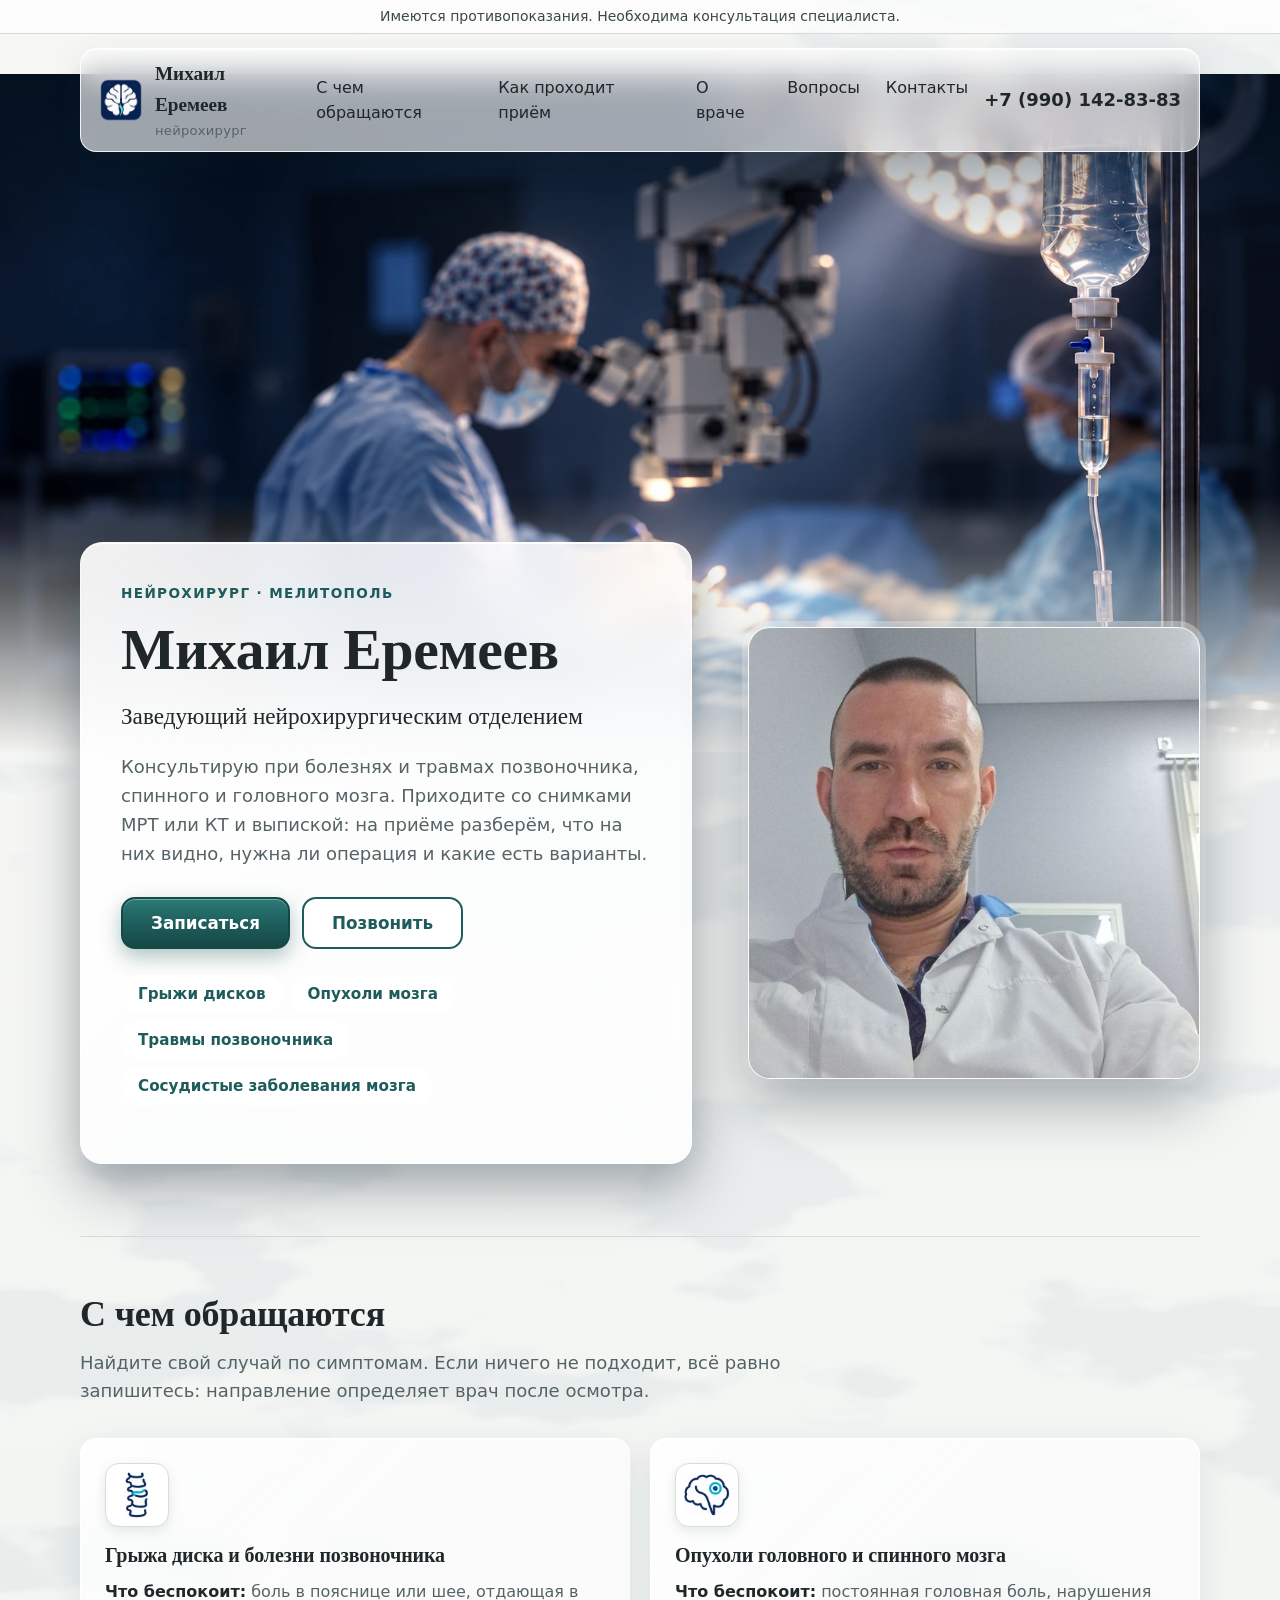
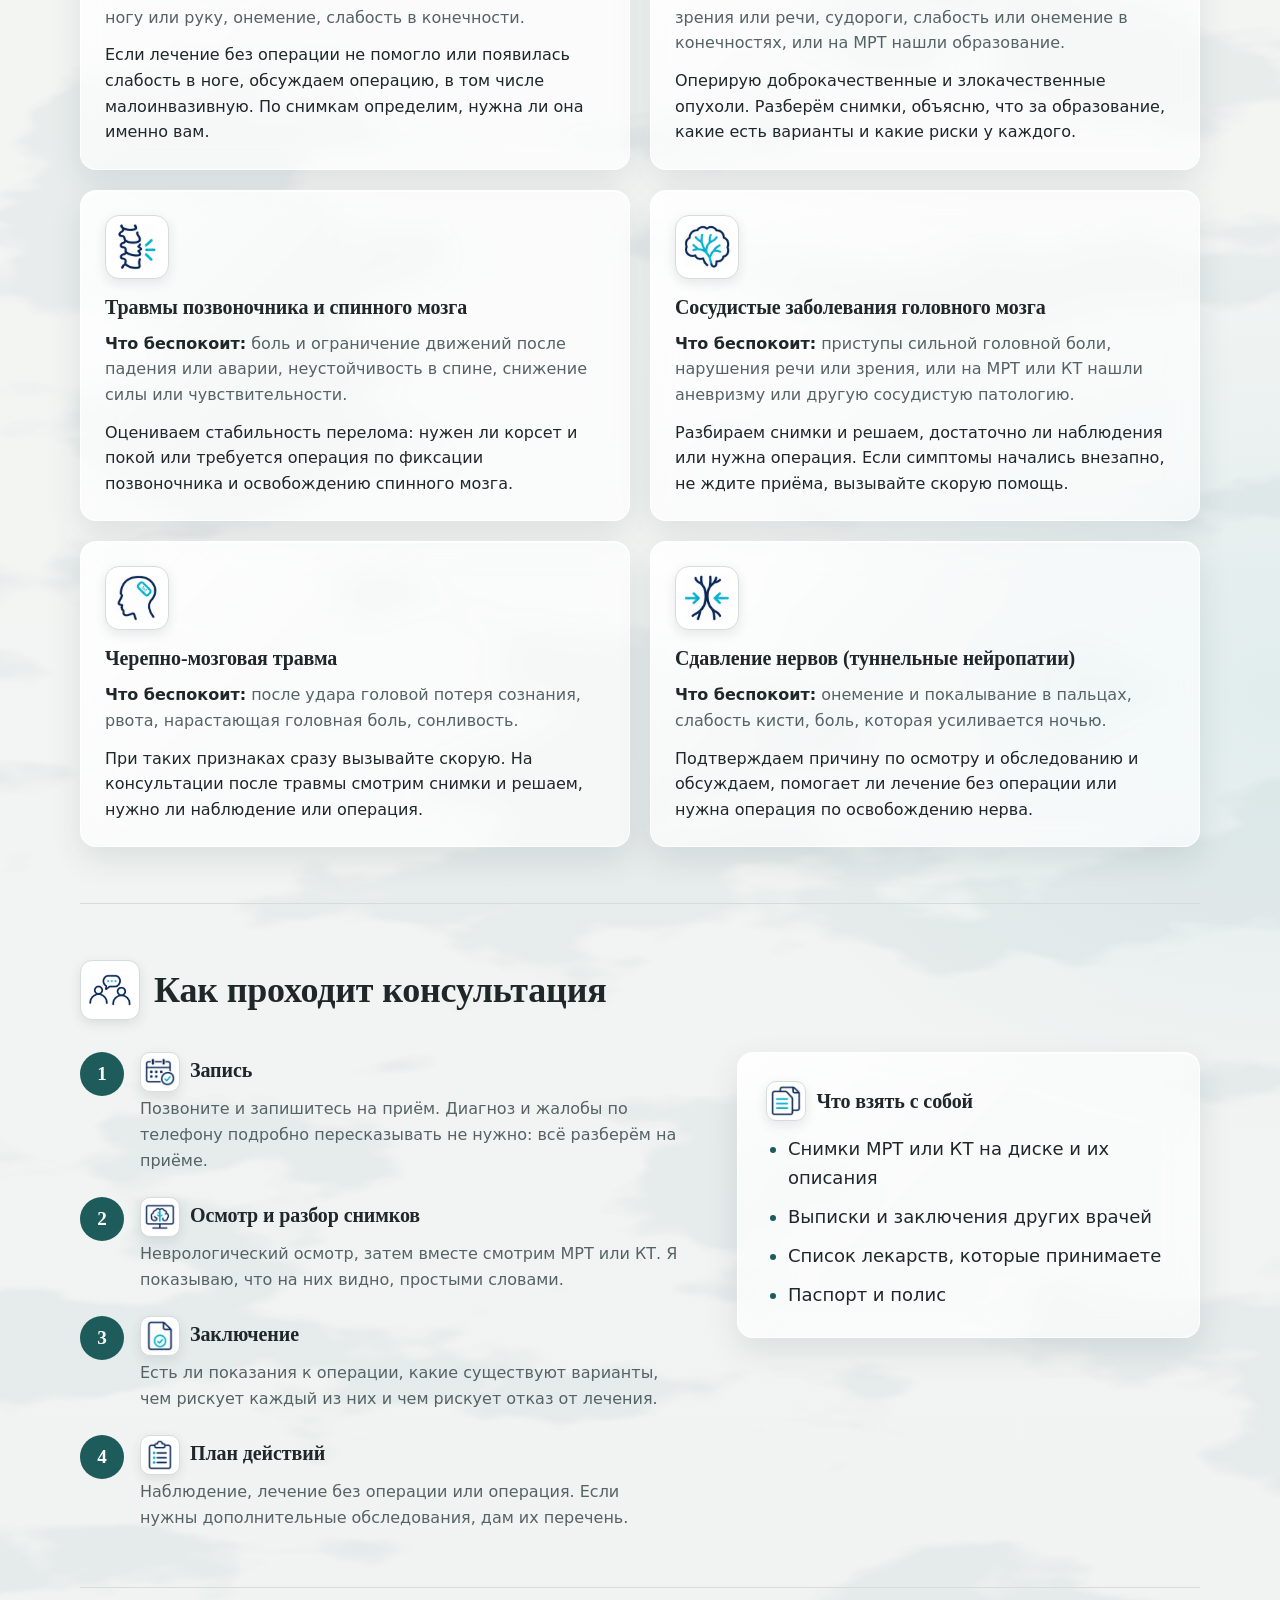
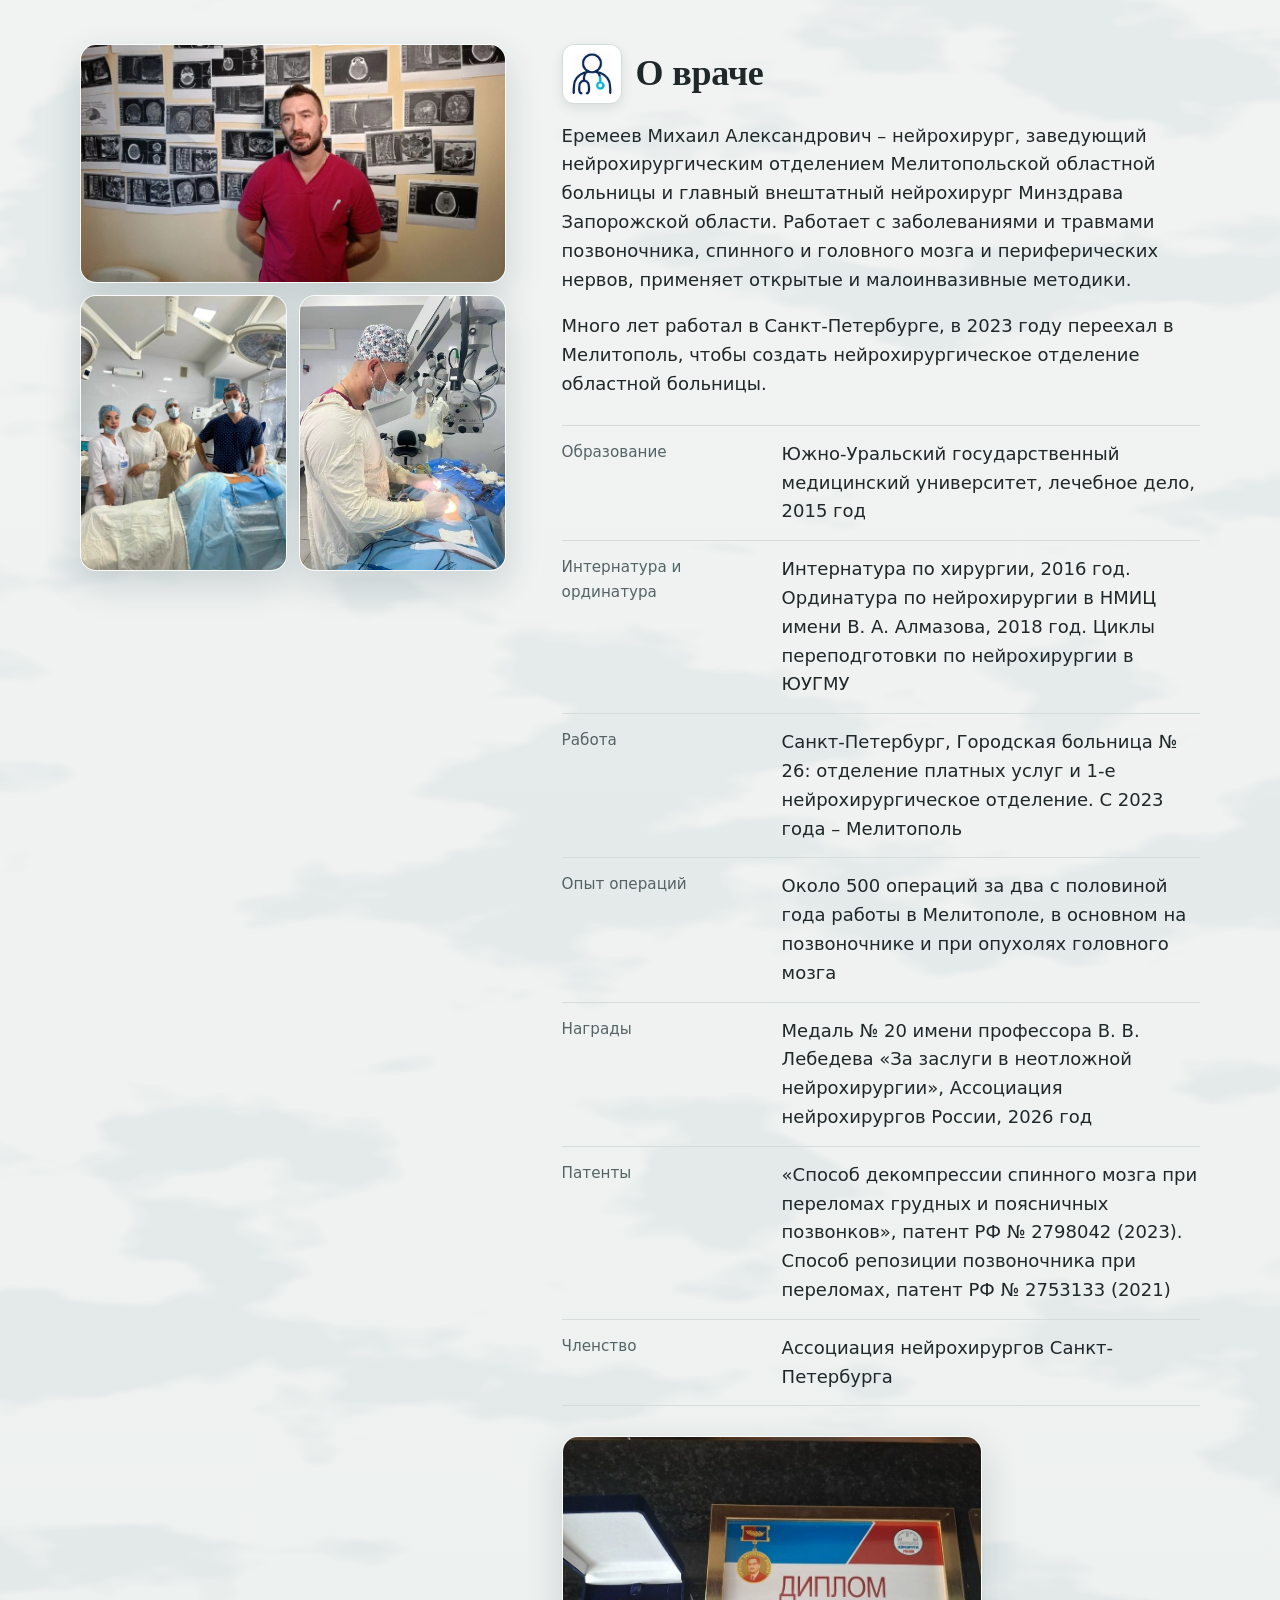
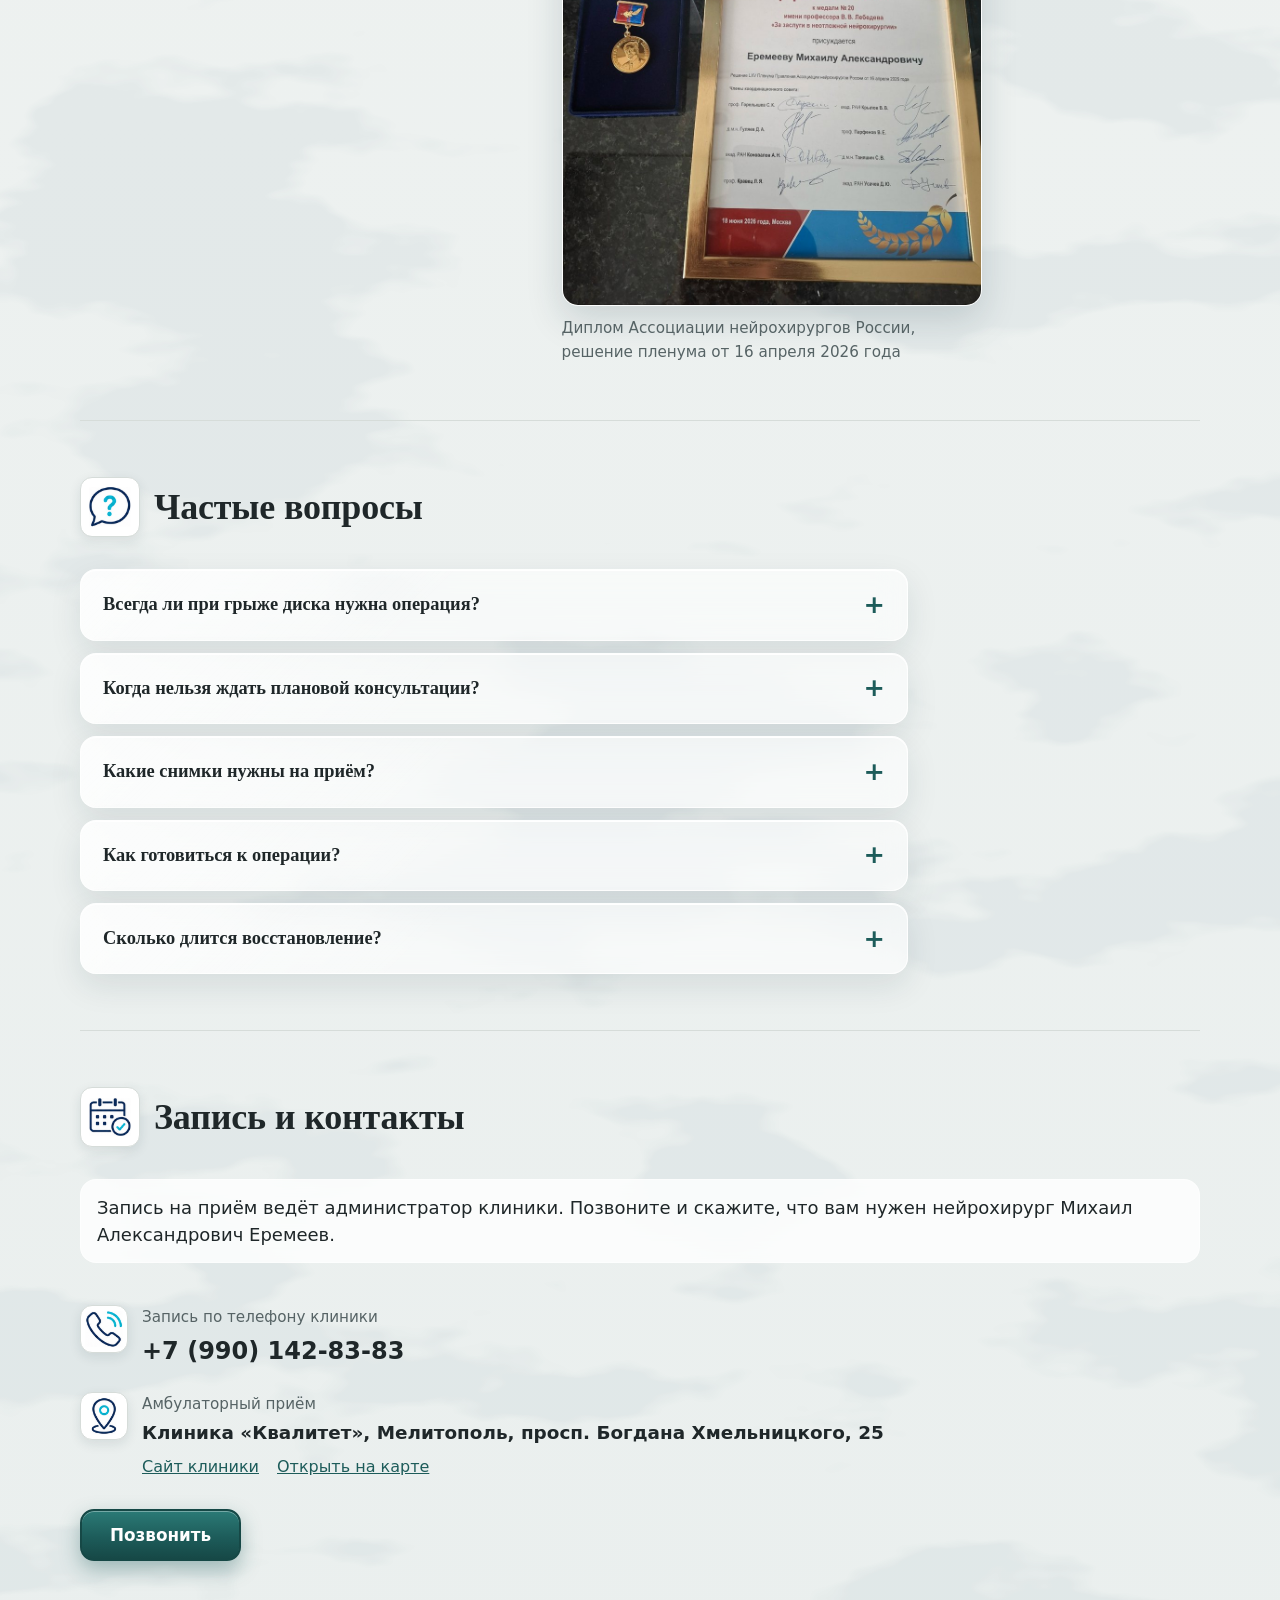
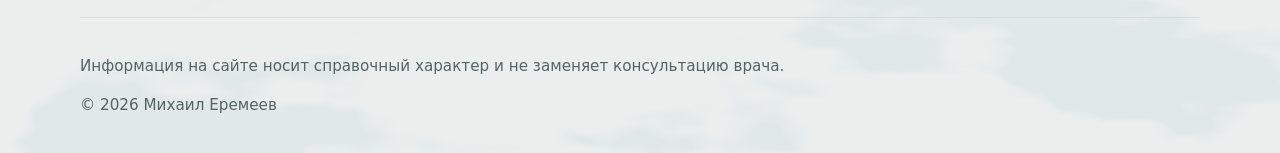
==== commit 7534ab98: "Add files via upload" ====
--- a/index.html
+++ b/index.html
@@ -35,6 +35,7 @@
       <a href="#priem">Как проходит приём</a>
       <a href="#vrach">О враче</a>
       <a href="#voprosy">Вопросы</a>
+      <!--CASES<a href="cases.html">Клинические случаи</a>CASES-->
       <a href="#zapis">Контакты</a>
     </nav>
     <a class="header-phone" href="tel:+79901428383">+7 (990) 142-83-83</a>
@@ -255,6 +256,7 @@
 </div>
 <script>
 document.getElementById('year').textContent = new Date().getFullYear();
+(function(){var h=document.querySelector('.hero'),r=document.documentElement;if(!h||!('IntersectionObserver' in window))return;r.classList.add('js');new IntersectionObserver(function(e){r.classList.toggle('dock-on',!e[0].isIntersecting);},{threshold:0}).observe(h);})();
 </script>
 
 </body>
--- a/glass.css
+++ b/glass.css
@@ -11,19 +11,19 @@
 }
 @media (prefers-color-scheme: dark) {
   :root:not([data-theme="light"]) {
-    --glass: rgba(24, 38, 40, 0.62);
-    --glass-strong: rgba(18, 30, 32, 0.80);
-    --glass-line: rgba(255, 255, 255, 0.10);
-    --glass-shadow: 0 1px 0 rgba(255,255,255,0.08) inset, 0 12px 32px rgba(0, 0, 0, 0.35);
-    --gloss: linear-gradient(135deg, rgba(255,255,255,0.10) 0%, rgba(255,255,255,0) 42%);
+  --glass: rgba(24, 38, 40, 0.72);
+  --glass-strong: rgba(18, 30, 32, 0.88);
+  --glass-line: rgba(255, 255, 255, 0.14);
+  --glass-shadow: 0 1px 0 rgba(255,255,255,0.08) inset, 0 12px 32px rgba(0, 0, 0, 0.35);
+  --gloss: linear-gradient(135deg, rgba(255,255,255,0.08) 0%, rgba(255,255,255,0) 42%);
   }
 }
 :root[data-theme="dark"] {
-  --glass: rgba(24, 38, 40, 0.62);
-  --glass-strong: rgba(18, 30, 32, 0.80);
-  --glass-line: rgba(255, 255, 255, 0.10);
+  --glass: rgba(24, 38, 40, 0.72);
+  --glass-strong: rgba(18, 30, 32, 0.88);
+  --glass-line: rgba(255, 255, 255, 0.14);
   --glass-shadow: 0 1px 0 rgba(255,255,255,0.08) inset, 0 12px 32px rgba(0, 0, 0, 0.35);
-  --gloss: linear-gradient(135deg, rgba(255,255,255,0.10) 0%, rgba(255,255,255,0) 42%);
+  --gloss: linear-gradient(135deg, rgba(255,255,255,0.08) 0%, rgba(255,255,255,0) 42%);
 }
 
 html, body { overflow-x: clip; }
@@ -38,19 +38,6 @@
     linear-gradient(180deg, #F6F7F5 0%, #EAEFEE 100%);
   background-attachment: scroll, scroll, scroll, scroll;
 }
-@media (prefers-color-scheme: dark) {
-  :root:not([data-theme="light"]) body {
-    background-image:
-      radial-gradient(1000px 600px at 10% -5%, rgba(80,140,140,0.18), transparent 60%),
-      linear-gradient(180deg, #111A1B 0%, #0C1415 100%);
-  }
-}
-:root[data-theme="dark"] body {
-  background-image:
-    radial-gradient(1000px 600px at 10% -5%, rgba(80,140,140,0.18), transparent 60%),
-    linear-gradient(180deg, #111A1B 0%, #0C1415 100%);
-}
-
 /* Шапка: матовое стекло */
 .header {
   margin-top: 14px;
@@ -183,3 +170,57 @@
 }
 
 .booking-note { margin: 0 0 14px; padding: 14px 16px; border-radius: 16px; background: var(--glass-strong); backdrop-filter: blur(16px) saturate(1.3); -webkit-backdrop-filter: blur(16px) saturate(1.3); border: 1px solid rgba(255,255,255,.5); line-height: 1.5; }
+
+/* Предупреждение о противопоказаниях (ч. 7 ст. 24 38-ФЗ): тонкая нейтральная строка */
+.notice {
+  background: rgba(255, 255, 255, 0.7);
+  color: #3B4749;
+  border-bottom: 1px solid var(--line);
+  padding-block: 7px;
+  font-weight: 500;
+  font-size: 0.875rem;
+  line-height: 1.35;
+}
+
+/* Нижняя панель появляется после первого экрана */
+.js .dock { transform: translateY(110%); transition: transform 0.25s ease; pointer-events: none; }
+.js.dock-on .dock { transform: none; pointer-events: auto; }
+@media (prefers-reduced-motion: reduce) { .js .dock { transition: none; } }
+
+@media (min-width: 760px) and (max-width: 1040px) { .nav { gap: 16px; } .nav a { font-size: 0.92rem; } }
+
+/* Страница клинических случаев */
+.page-head { padding-block: 40px 8px; display: grid; gap: 14px; }
+.page-head h1 { font-size: clamp(2rem, 5vw, 2.8rem); }
+.page-head p { max-width: 62ch; color: var(--muted); }
+.case-note { margin-top: 8px; padding: 14px 16px; border-radius: 16px; background: var(--glass-strong); border: 1px solid var(--glass-line); color: var(--ink); font-size: 0.95rem; line-height: 1.5; max-width: 72ch; }
+.case-list { display: grid; gap: 22px; margin-top: 28px; }
+.case { background: var(--glass); backdrop-filter: blur(14px) saturate(1.25); -webkit-backdrop-filter: blur(14px) saturate(1.25); border: 1px solid var(--glass-line); box-shadow: var(--glass-shadow); border-radius: 18px; padding: 22px 22px 24px; display: grid; gap: 14px; }
+.case .eyebrow { margin: 0; }
+.case h2 { font-size: 1.35rem; }
+.case figure { margin: 0; display: grid; gap: 6px; }
+.case figure img { border-radius: 12px; border: 1px solid var(--line); background: #fff; }
+.case figcaption { font-size: 0.85rem; color: var(--muted); }
+.case dl { margin: 0; display: grid; gap: 10px; }
+.case dt { font-weight: 600; font-size: 0.95rem; color: var(--accent); }
+.case dd { margin: 2px 0 0; }
+.case-empty { margin-top: 28px; padding: 28px; border-radius: 18px; background: var(--glass); border: 1px solid var(--glass-line); color: var(--muted); }
+@media (min-width: 760px) { .case { grid-template-columns: 0.8fr 1.2fr; gap: 28px; } .case .case-head { grid-column: 1 / -1; } }
+
+/* Тёмная тема: читаемость */
+@media (prefers-color-scheme: dark) {
+  :root:not([data-theme="light"]) body {
+    background-image:
+      radial-gradient(1000px 600px at 10% -5%, rgba(80,140,140,0.20), transparent 60%),
+      linear-gradient(180deg, #111A1B 0%, #0C1415 100%);
+  }
+  :root:not([data-theme="light"]) .notice { background: rgba(24, 38, 40, 0.92); color: #D3DEDC; border-bottom-color: var(--line); }
+  :root:not([data-theme="light"]) .btn-primary { background: linear-gradient(180deg, #9BDDD6 0%, #7ECFC7 55%, #62BBB3 100%); border-color: #62BBB3; color: #08201E; box-shadow: 0 1px 0 rgba(255,255,255,0.45) inset, 0 8px 20px rgba(0, 0, 0, 0.4); }
+  :root:not([data-theme="light"]) .btn-primary:hover { background: linear-gradient(180deg, #B0E8E2 0%, #92D8D1 55%, #74C7BF 100%); }
+  :root:not([data-theme="light"]) .btn-ghost { color: #A8E3DD; border-color: #72C4BC; background: rgba(18, 30, 32, 0.88); }
+  :root:not([data-theme="light"]) .hero-tags li { background: rgba(114, 196, 188, 0.16); color: #C2EEE9; border-color: rgba(114, 196, 188, 0.45); box-shadow: none; }
+  :root:not([data-theme="light"]) .hero-panel { background: rgba(14, 24, 26, 0.86); }
+  :root:not([data-theme="light"]) .lead, :root:not([data-theme="light"]) .symptoms, :root:not([data-theme="light"]) .section-head p, :root:not([data-theme="light"]) .page-head p { color: #BFCFCC; }
+  :root:not([data-theme="light"]) .booking-note, :root:not([data-theme="light"]) .case-note { color: var(--ink); }
+  :root:not([data-theme="light"]) .case figure img { background: #0C1415; }
+}
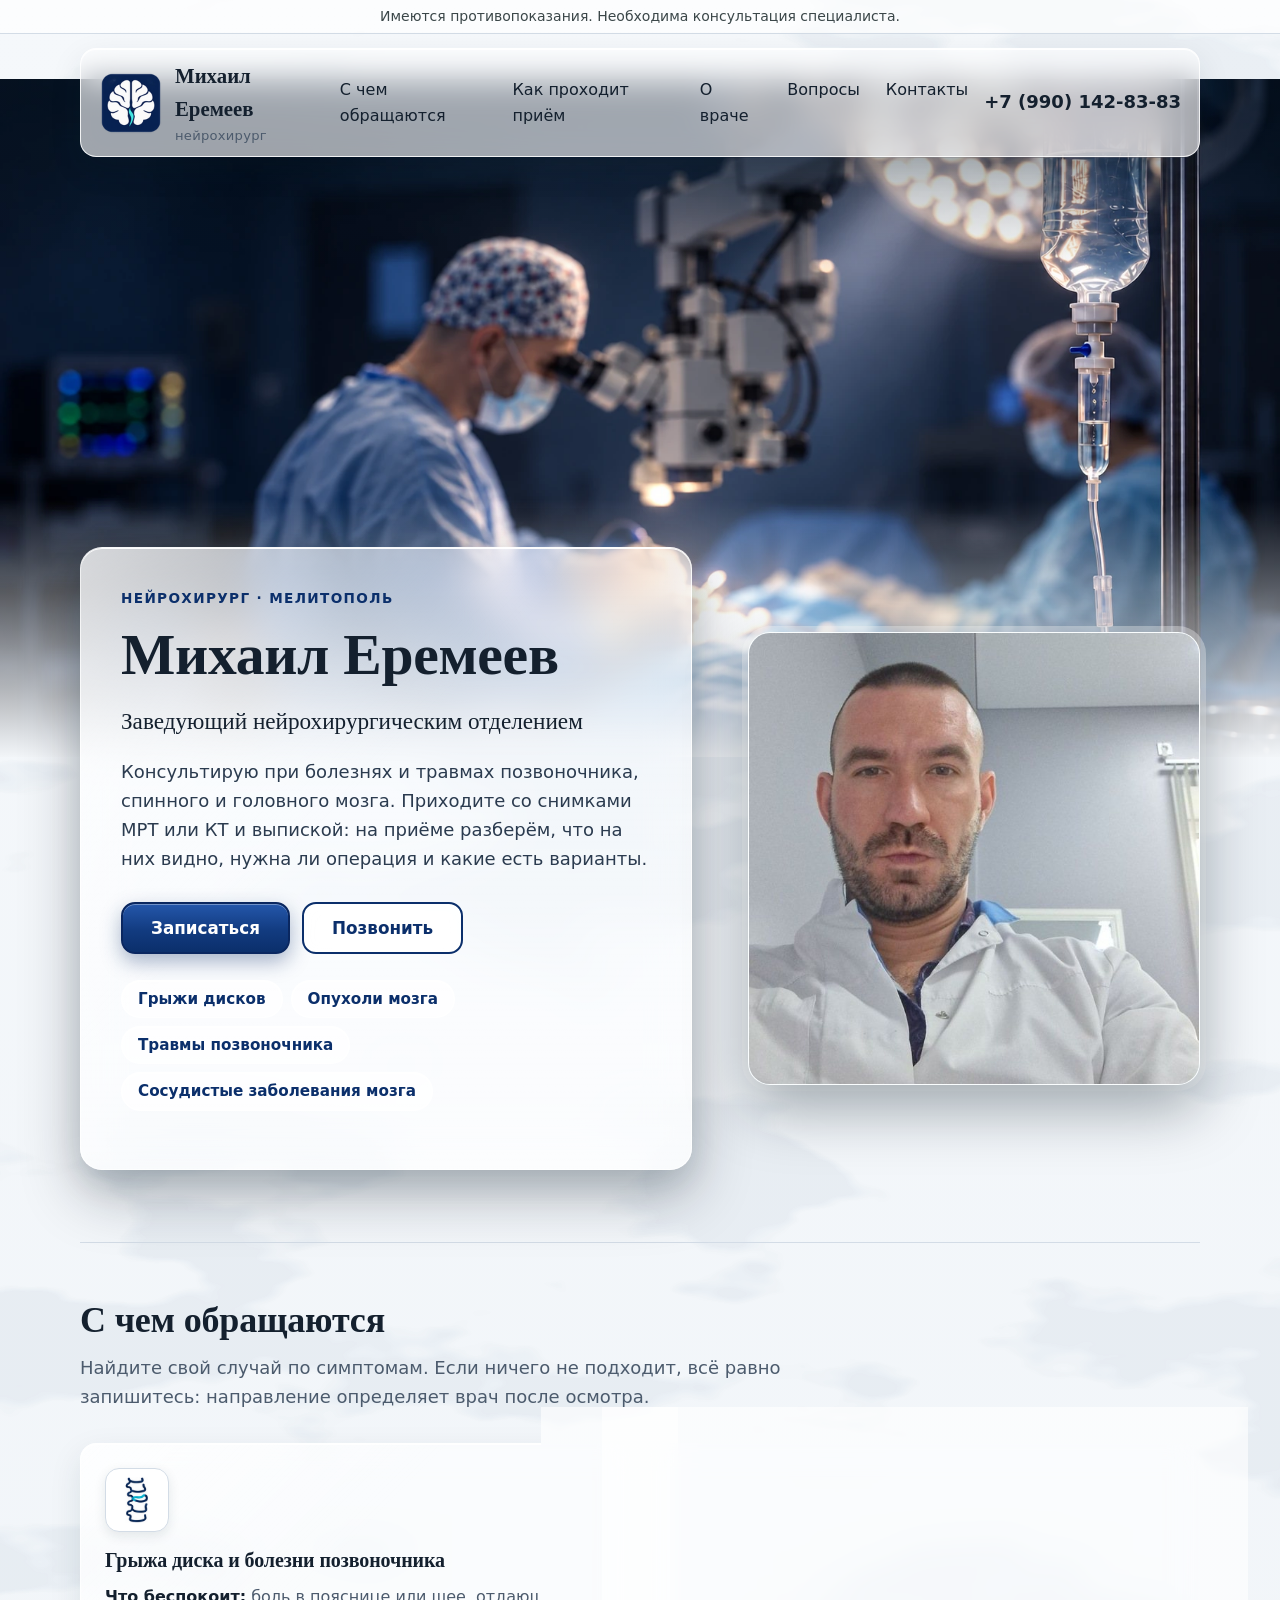
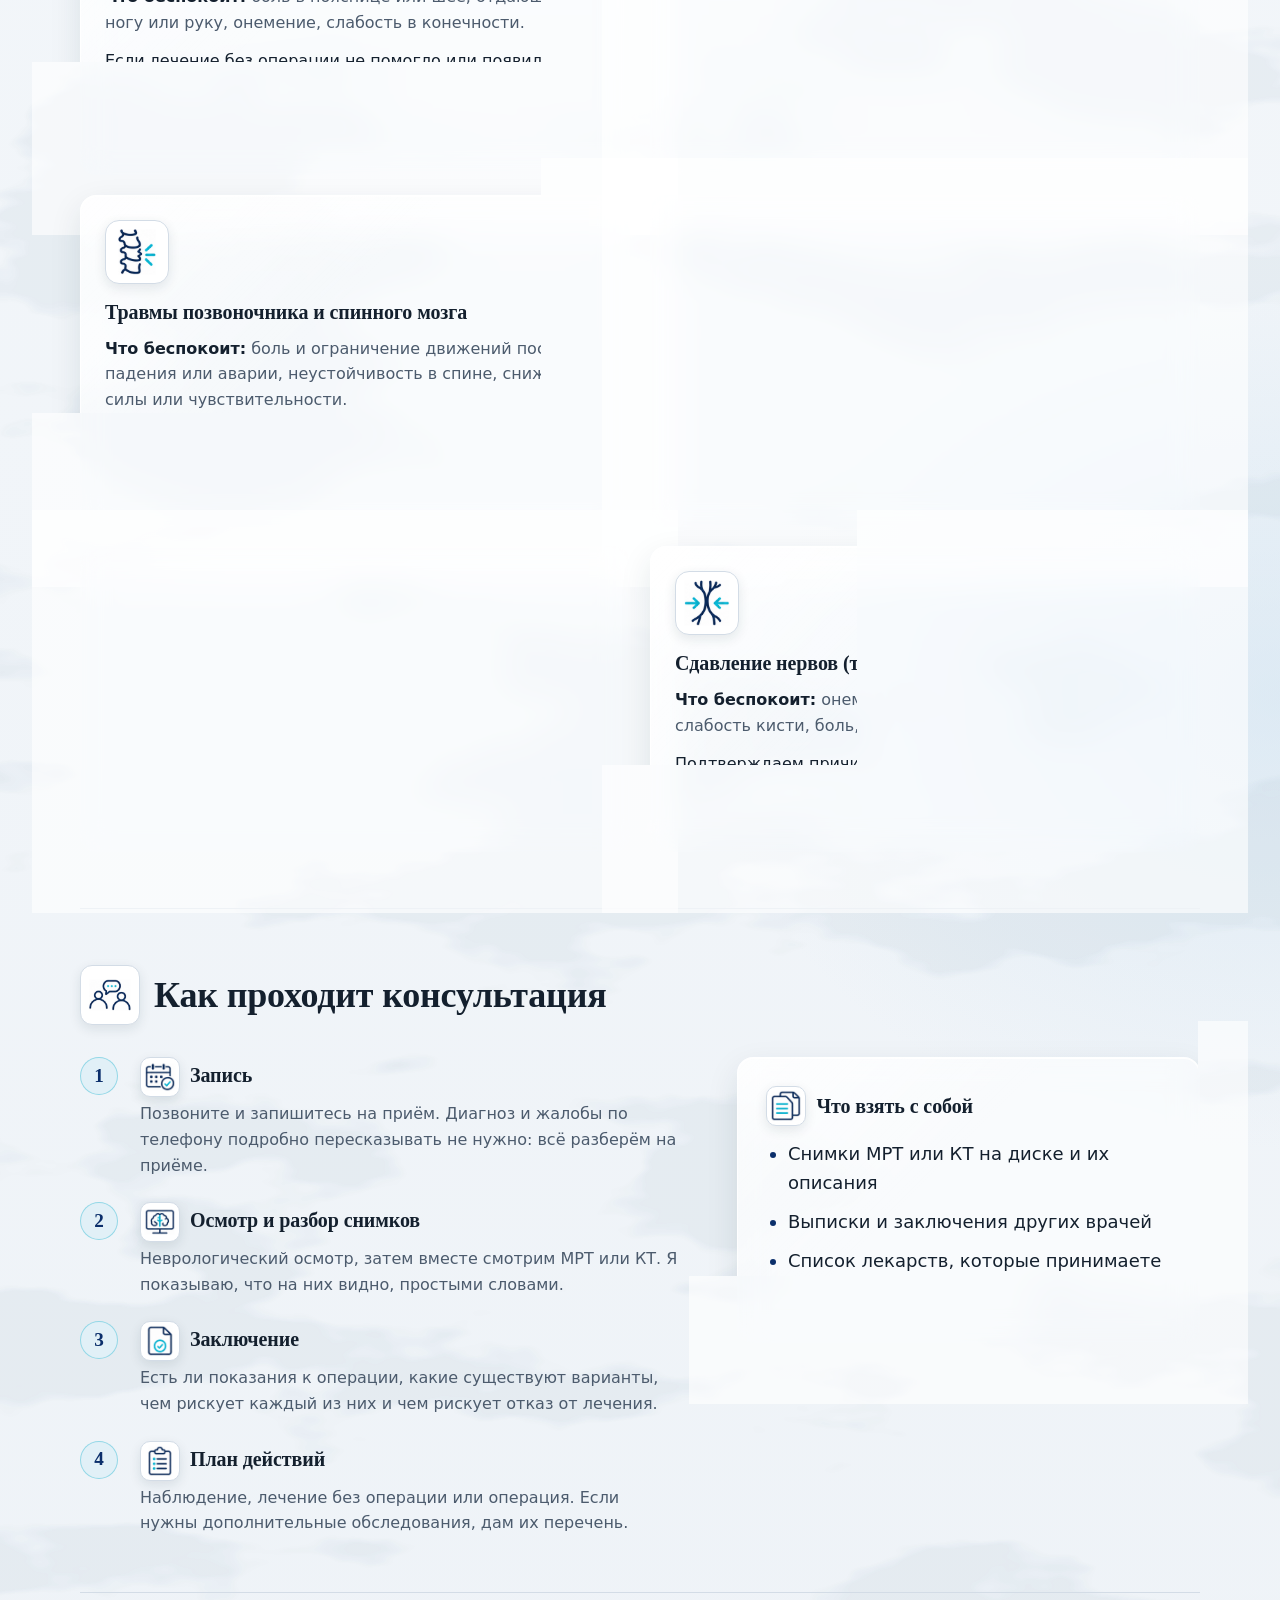
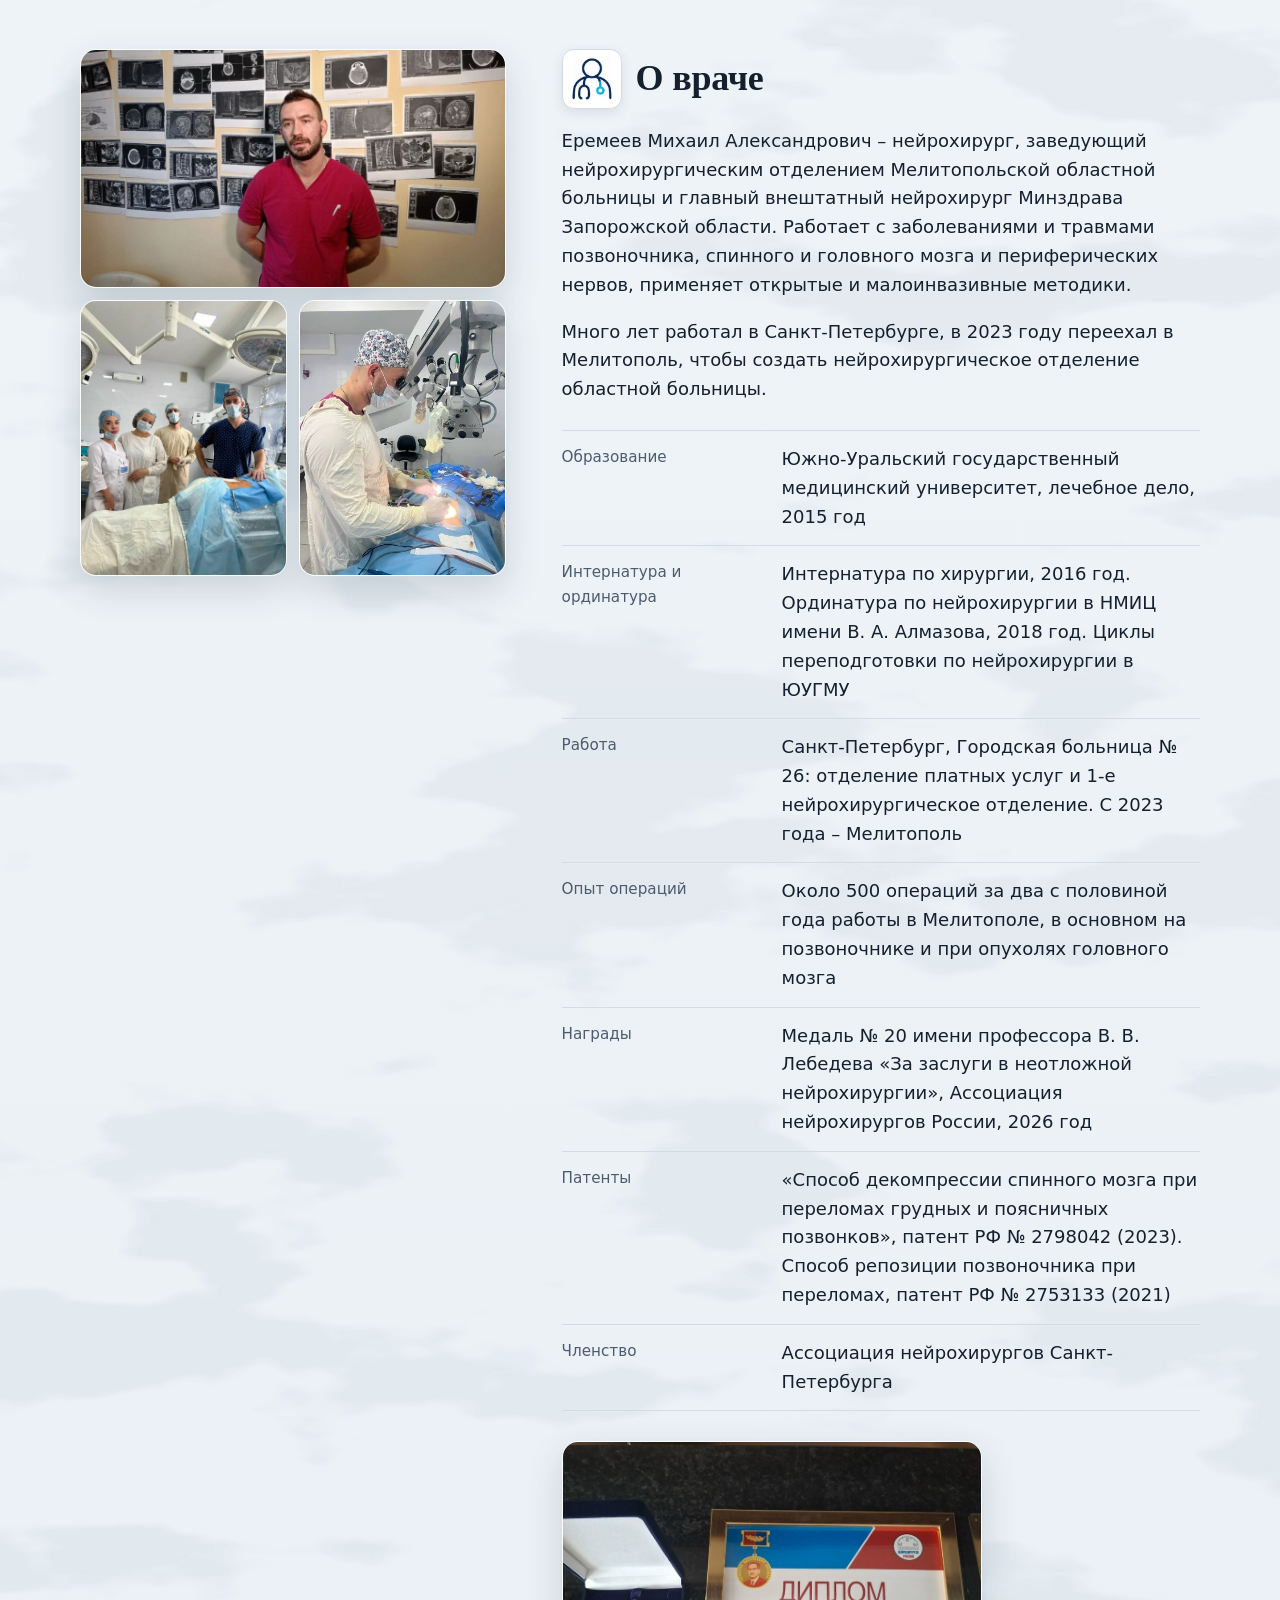
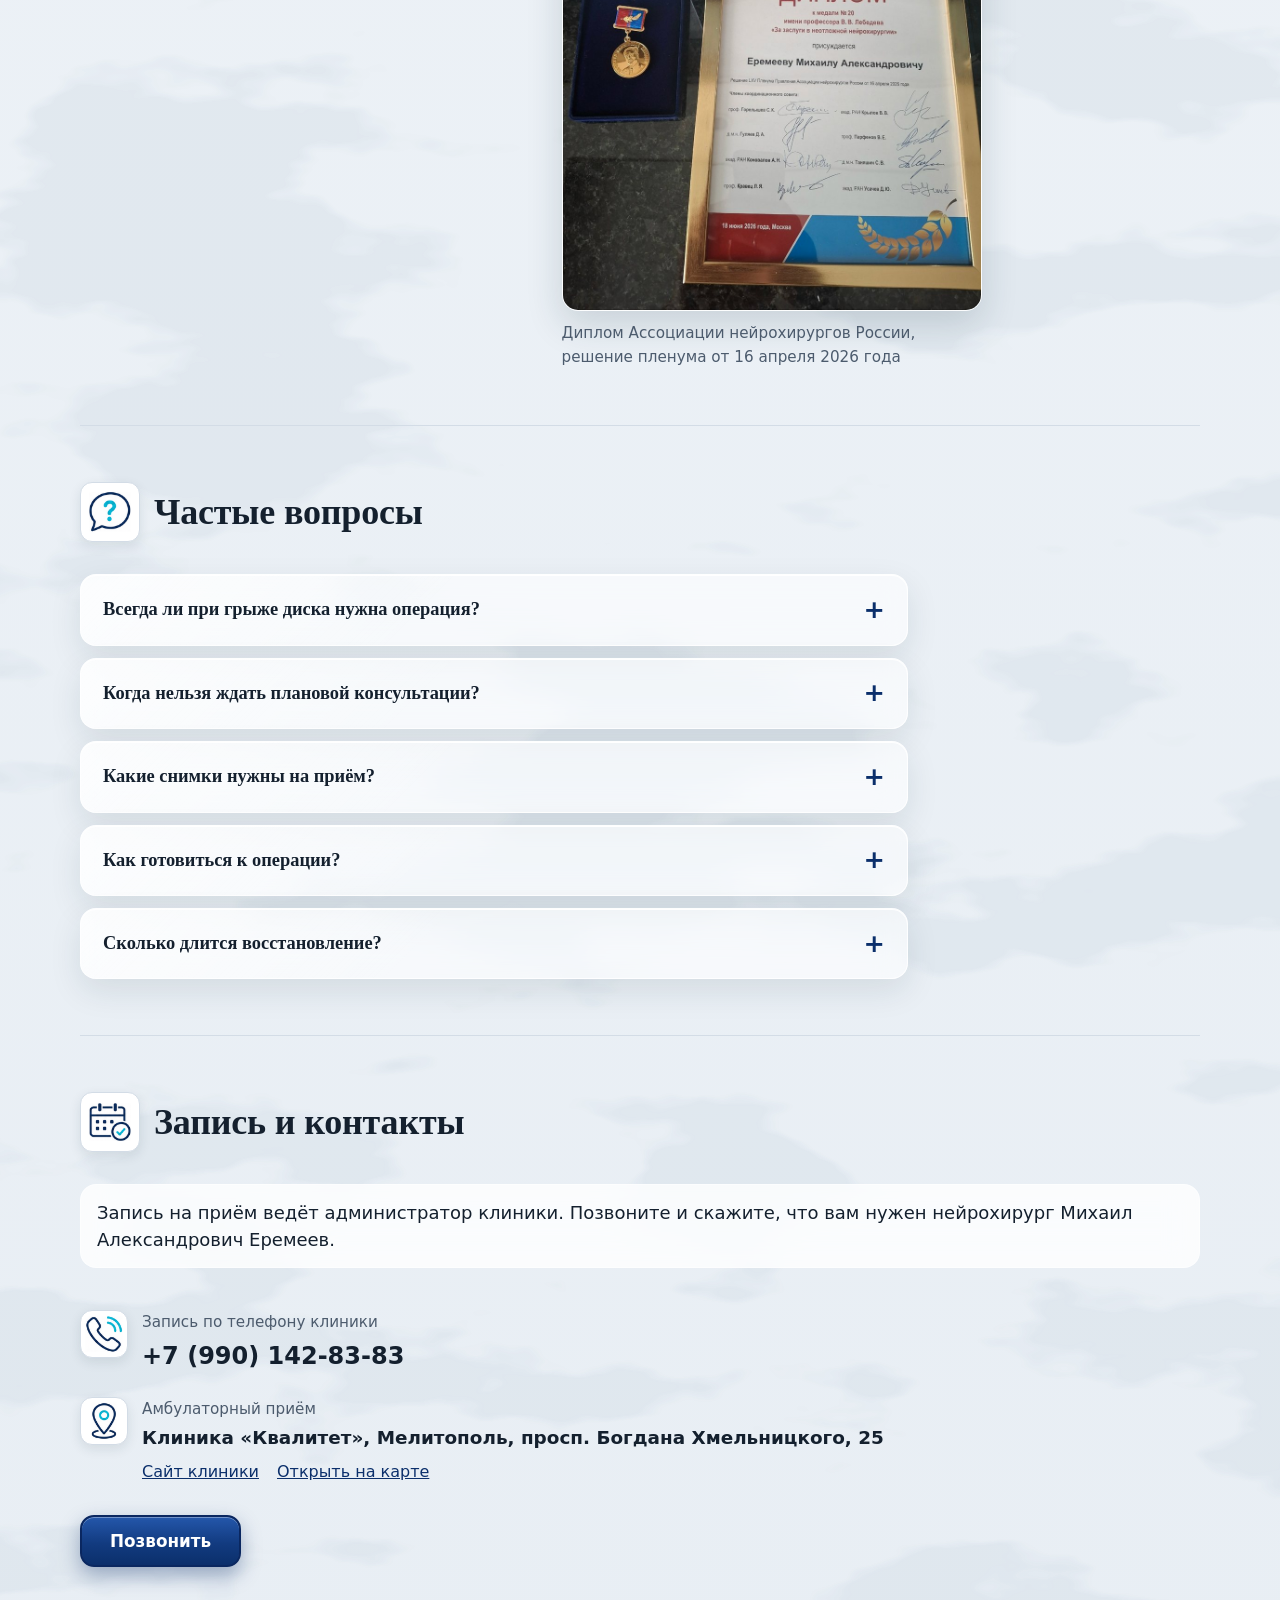
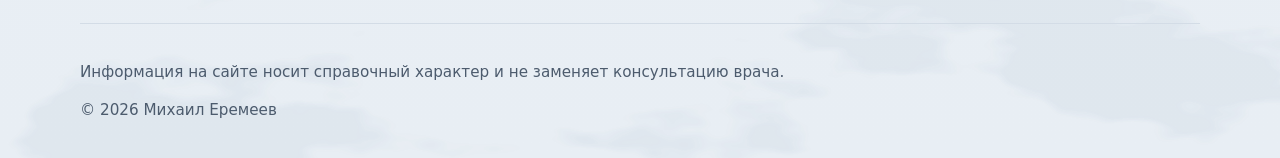
==== commit 28657ff1: "Add files via upload" ====
--- a/index.html
+++ b/index.html
@@ -7,6 +7,7 @@
 <meta name="description" content="Михаил Еремеев, нейрохирург, заведующий нейрохирургическим отделением. Консультации и операции при грыжах дисков, опухолях головного и спинного мозга, травмах позвоночника, сосудистых заболеваниях мозга. Мелитополь.">
 <link rel="icon" href="favicon.ico" sizes="any">
 <link rel="icon" type="image/png" sizes="48x48" href="favicon-48x48.png">
+<link rel="icon" type="image/png" sizes="120x120" href="favicon-120x120.png">
 <link rel="icon" type="image/png" sizes="32x32" href="favicon-32x32.png">
 <link rel="apple-touch-icon" sizes="180x180" href="apple-touch-icon.png">
 <link rel="stylesheet" href="styles.css">
@@ -29,7 +30,7 @@
 <div class="notice" role="note">Имеются противопоказания. Необходима консультация специалиста.</div>
 <div class="wrap">
   <header class="header">
-    <a class="brand" href="#top"><img class="brand-logo" src="logo.png" alt="" width="44" height="44"><span>Михаил Еремеев<small>нейрохирург</small></span></a>
+    <a class="brand" href="#top"><img class="brand-logo" src="logo.png" alt="" width="64" height="64"><span>Михаил Еремеев<small>нейрохирург</small></span></a>
     <nav class="nav" aria-label="Разделы">
       <a href="#napravleniya">С чем обращаются</a>
       <a href="#priem">Как проходит приём</a>
--- a/styles.css
+++ b/styles.css
@@ -4,15 +4,17 @@
    Шрифты системные, без внешних сервисов. */
 
 :root {
-  --bg: #F3F4F1;
+  --bg: #F2F5F8;
   --surface: #FFFFFF;
-  --ink: #1F2729;
-  --muted: #566365;
-  --line: #D6DCD9;
-  --accent: #1D5C5A;
-  --accent-hover: #164846;
-  --accent-soft: #DDEAE7;
+  --ink: #14202E;
+  --muted: #4C5B6D;
+  --line: #D3DCE6;
+  --accent: #0B2F6B;
+  --accent-hover: #082250;
+  --accent-soft: #E1F0F7;
   --on-accent: #FFFFFF;
+  --cyan: #00A8C8;
+  --cyan-text: #00728F;
   --notice-bg: #EFE5CC;
   --notice-ink: #3A3120;
   --todo-bg: #FBF3DC;
@@ -27,37 +29,41 @@
 
 @media (prefers-color-scheme: dark) {
   :root:not([data-theme="light"]) {
-    --bg: #111A1B;
-    --surface: #182324;
-    --ink: #E6EEEC;
-    --muted: #9CAEAB;
-    --line: #2A3A39;
-    --accent: #72C4BC;
-    --accent-hover: #8AD3CC;
-    --accent-soft: #1D3330;
-    --on-accent: #0D1918;
+    --bg: #0A1424;
+    --surface: #101D33;
+    --ink: #E6EEF5;
+    --muted: #A3B5CA;
+    --line: #24344F;
+    --accent: #5FD0E8;
+    --accent-hover: #8FE0F1;
+    --accent-soft: #12303F;
+    --on-accent: #04202B;
     --notice-bg: #3A3220;
     --notice-ink: #F0E3C4;
     --todo-bg: #3A3118;
     --todo-ink: #EAD9A0;
+    --cyan: #5FD0E8;
+    --cyan-text: #5FD0E8;
     color-scheme: dark;
   }
 }
 
 :root[data-theme="dark"] {
-  --bg: #111A1B;
-  --surface: #182324;
-  --ink: #E6EEEC;
-  --muted: #9CAEAB;
-  --line: #2A3A39;
-  --accent: #72C4BC;
-  --accent-hover: #8AD3CC;
-  --accent-soft: #1D3330;
-  --on-accent: #0D1918;
+  --bg: #0A1424;
+  --surface: #101D33;
+  --ink: #E6EEF5;
+  --muted: #A3B5CA;
+  --line: #24344F;
+  --accent: #5FD0E8;
+  --accent-hover: #8FE0F1;
+  --accent-soft: #12303F;
+  --on-accent: #04202B;
   --notice-bg: #3A3220;
   --notice-ink: #F0E3C4;
   --todo-bg: #3A3118;
   --todo-ink: #EAD9A0;
+  --cyan: #5FD0E8;
+  --cyan-text: #5FD0E8;
   color-scheme: dark;
 }
 
@@ -139,7 +145,8 @@
 
 .brand { font-family: var(--display); font-size: 1.2rem; font-weight: 600; color: var(--ink); text-decoration: none; }
 .brand { display: inline-flex; align-items: center; gap: 12px; }
-.brand-logo { width: 44px; height: 44px; border-radius: 10px; flex: none; }
+.brand-logo { width: 58px; height: 58px; border-radius: 13px; flex: none; }
+@media (min-width: 760px) { .brand-logo { width: 64px; height: 64px; border-radius: 14px; } .brand { font-size: 1.3rem; } }
 .brand small { display: block; font-family: var(--body); font-weight: 400; font-size: 0.82rem; color: var(--muted); letter-spacing: 0.02em; }
 
 .nav { display: none; gap: 26px; }
@@ -247,10 +254,11 @@
 .steps li { counter-increment: step; display: grid; grid-template-columns: 44px 1fr; gap: 16px; align-items: start; }
 .steps li::before {
   content: counter(step);
-  width: 44px; height: 44px;
+  width: 38px; height: 38px;
   border-radius: 50%;
-  background: var(--accent);
-  color: var(--on-accent);
+  background: var(--accent-soft);
+  color: var(--accent);
+  border: 1px solid rgba(0, 168, 200, 0.35);
   display: flex; align-items: center; justify-content: center;
   font-family: var(--display);
   font-size: 1.2rem;
--- a/glass.css
+++ b/glass.css
@@ -11,16 +11,16 @@
 }
 @media (prefers-color-scheme: dark) {
   :root:not([data-theme="light"]) {
-  --glass: rgba(24, 38, 40, 0.72);
-  --glass-strong: rgba(18, 30, 32, 0.88);
+  --glass: rgba(16, 29, 51, 0.72);
+  --glass-strong: rgba(10, 20, 36, 0.88);
   --glass-line: rgba(255, 255, 255, 0.14);
   --glass-shadow: 0 1px 0 rgba(255,255,255,0.08) inset, 0 12px 32px rgba(0, 0, 0, 0.35);
   --gloss: linear-gradient(135deg, rgba(255,255,255,0.08) 0%, rgba(255,255,255,0) 42%);
   }
 }
 :root[data-theme="dark"] {
-  --glass: rgba(24, 38, 40, 0.72);
-  --glass-strong: rgba(18, 30, 32, 0.88);
+  --glass: rgba(16, 29, 51, 0.72);
+  --glass-strong: rgba(10, 20, 36, 0.88);
   --glass-line: rgba(255, 255, 255, 0.14);
   --glass-shadow: 0 1px 0 rgba(255,255,255,0.08) inset, 0 12px 32px rgba(0, 0, 0, 0.35);
   --gloss: linear-gradient(135deg, rgba(255,255,255,0.08) 0%, rgba(255,255,255,0) 42%);
@@ -32,10 +32,10 @@
 body {
   background-color: var(--bg);
   background-image:
-    url("data:image/svg+xml,%3Csvg xmlns='http://www.w3.org/2000/svg' width='1600' height='1600'%3E%3Cfilter id='m' x='0' y='0' width='100%25' height='100%25'%3E%3CfeTurbulence type='fractalNoise' baseFrequency='0.0022 0.006' numOctaves='5' seed='11' stitchTiles='stitch'/%3E%3CfeColorMatrix values='0 0 0 0 0.42  0 0 0 0 0.52  0 0 0 0 0.55  0 0 0 -16 7.3'/%3E%3C/filter%3E%3Crect width='100%25' height='100%25' filter='url(%23m)' opacity='0.16'/%3E%3C/svg%3E"),
+    url("data:image/svg+xml,%3Csvg xmlns='http://www.w3.org/2000/svg' width='1600' height='1600'%3E%3Cfilter id='m' x='0' y='0' width='100%25' height='100%25'%3E%3CfeTurbulence type='fractalNoise' baseFrequency='0.0022 0.006' numOctaves='5' seed='11' stitchTiles='stitch'/%3E%3CfeColorMatrix values='0 0 0 0 0.40  0 0 0 0 0.50  0 0 0 0 0.62  0 0 0 -16 7.3'/%3E%3C/filter%3E%3Crect width='100%25' height='100%25' filter='url(%23m)' opacity='0.16'/%3E%3C/svg%3E"),
     radial-gradient(1100px 600px at 12% -5%, rgba(255,255,255,0.9), transparent 60%),
-    radial-gradient(900px 700px at 100% 35%, rgba(210,230,232,0.55), transparent 65%),
-    linear-gradient(180deg, #F6F7F5 0%, #EAEFEE 100%);
+    radial-gradient(900px 700px at 100% 35%, rgba(205,225,240,0.55), transparent 65%),
+    linear-gradient(180deg, #F5F8FB 0%, #E8EEF4 100%);
   background-attachment: scroll, scroll, scroll, scroll;
 }
 /* Шапка: матовое стекло */
@@ -76,9 +76,9 @@
     #0B2236;
 }
 .hero-panel {
-  background: var(--glass-strong);
-  -webkit-backdrop-filter: blur(22px) saturate(1.4);
-  backdrop-filter: blur(22px) saturate(1.4);
+  background: linear-gradient(180deg, rgba(255,255,255,0.40) 0%, rgba(255,255,255,0.58) 55%, rgba(255,255,255,0.74) 100%);
+  -webkit-backdrop-filter: blur(20px) saturate(1.5);
+  backdrop-filter: blur(20px) saturate(1.5);
   border: 1px solid var(--glass-line);
   border-radius: 22px;
   box-shadow: var(--glass-shadow), 0 24px 60px rgba(4, 20, 32, 0.30);
@@ -125,11 +125,11 @@
 /* Глянцевые кнопки */
 .btn { border-radius: 14px; }
 .btn-primary {
-  background: linear-gradient(180deg, #2B7A76 0%, #1D5C5A 55%, #164846 100%);
-  border-color: #164846;
-  box-shadow: 0 1px 0 rgba(255,255,255,0.35) inset, 0 8px 20px rgba(29, 92, 90, 0.35);
-}
-.btn-primary:hover { background: linear-gradient(180deg, #318580 0%, #236A67 55%, #1A5250 100%); border-color: #164846; }
+  background: linear-gradient(180deg, #2457AB 0%, #123B80 55%, #0B2F6B 100%);
+  border-color: #0A2760;
+  box-shadow: 0 1px 0 rgba(255,255,255,0.35) inset, 0 8px 20px rgba(11, 47, 107, 0.35);
+}
+.btn-primary:hover { background: linear-gradient(180deg, #2E68C2 0%, #194A9A 55%, #0F3577 100%); border-color: #0A2760; }
 .btn-ghost {
   background: var(--glass-strong);
   -webkit-backdrop-filter: blur(8px);
@@ -211,16 +211,23 @@
 @media (prefers-color-scheme: dark) {
   :root:not([data-theme="light"]) body {
     background-image:
-      radial-gradient(1000px 600px at 10% -5%, rgba(80,140,140,0.20), transparent 60%),
-      linear-gradient(180deg, #111A1B 0%, #0C1415 100%);
+      radial-gradient(1000px 600px at 10% -5%, rgba(60,120,190,0.22), transparent 60%),
+      linear-gradient(180deg, #0A1424 0%, #070E1A 100%);
   }
-  :root:not([data-theme="light"]) .notice { background: rgba(24, 38, 40, 0.92); color: #D3DEDC; border-bottom-color: var(--line); }
-  :root:not([data-theme="light"]) .btn-primary { background: linear-gradient(180deg, #9BDDD6 0%, #7ECFC7 55%, #62BBB3 100%); border-color: #62BBB3; color: #08201E; box-shadow: 0 1px 0 rgba(255,255,255,0.45) inset, 0 8px 20px rgba(0, 0, 0, 0.4); }
-  :root:not([data-theme="light"]) .btn-primary:hover { background: linear-gradient(180deg, #B0E8E2 0%, #92D8D1 55%, #74C7BF 100%); }
-  :root:not([data-theme="light"]) .btn-ghost { color: #A8E3DD; border-color: #72C4BC; background: rgba(18, 30, 32, 0.88); }
-  :root:not([data-theme="light"]) .hero-tags li { background: rgba(114, 196, 188, 0.16); color: #C2EEE9; border-color: rgba(114, 196, 188, 0.45); box-shadow: none; }
-  :root:not([data-theme="light"]) .hero-panel { background: rgba(14, 24, 26, 0.86); }
-  :root:not([data-theme="light"]) .lead, :root:not([data-theme="light"]) .symptoms, :root:not([data-theme="light"]) .section-head p, :root:not([data-theme="light"]) .page-head p { color: #BFCFCC; }
+  :root:not([data-theme="light"]) .notice { background: rgba(16, 29, 51, 0.92); color: #D3DFEC; border-bottom-color: var(--line); }
+  :root:not([data-theme="light"]) .btn-primary { background: linear-gradient(180deg, #8FE6F6 0%, #55CDE6 55%, #2FB6D3 100%); border-color: #2FB6D3; color: #03202A; box-shadow: 0 1px 0 rgba(255,255,255,0.45) inset, 0 8px 20px rgba(0, 0, 0, 0.4); }
+  :root:not([data-theme="light"]) .btn-primary:hover { background: linear-gradient(180deg, #A8EEFA 0%, #70D8EC 55%, #45C2DC 100%); }
+  :root:not([data-theme="light"]) .btn-ghost { color: #9AE6F5; border-color: #5FD0E8; background: rgba(10, 20, 36, 0.88); }
+  :root:not([data-theme="light"]) .hero-tags li { background: rgba(95, 208, 232, 0.14); color: #C6F0FA; border-color: rgba(95, 208, 232, 0.45); box-shadow: none; }
+  :root:not([data-theme="light"]) .hero-panel { background: linear-gradient(180deg, rgba(8,16,30,0.46) 0%, rgba(8,16,30,0.62) 55%, rgba(8,16,30,0.82) 100%); }
+  :root:not([data-theme="light"]) .lead, :root:not([data-theme="light"]) .symptoms, :root:not([data-theme="light"]) .section-head p, :root:not([data-theme="light"]) .page-head p { color: #BCCDE0; }
   :root:not([data-theme="light"]) .booking-note, :root:not([data-theme="light"]) .case-note { color: var(--ink); }
-  :root:not([data-theme="light"]) .case figure img { background: #0C1415; }
-}
+  :root:not([data-theme="light"]) .case figure img { background: #070E1A; }
+}
+
+/* Акцентный голубой цвет из логотипа */
+.eyebrow { color: var(--accent); }
+.section .eyebrow, .case .eyebrow { color: var(--cyan-text); }
+@media (prefers-color-scheme: dark) { :root:not([data-theme="light"]) .eyebrow { color: #9AE6F5; } }
+.hero-panel .lead { color: #2B3B4F; }
+@media (prefers-color-scheme: dark) { :root:not([data-theme="light"]) .hero-panel .lead { color: #D2DFEE; } }
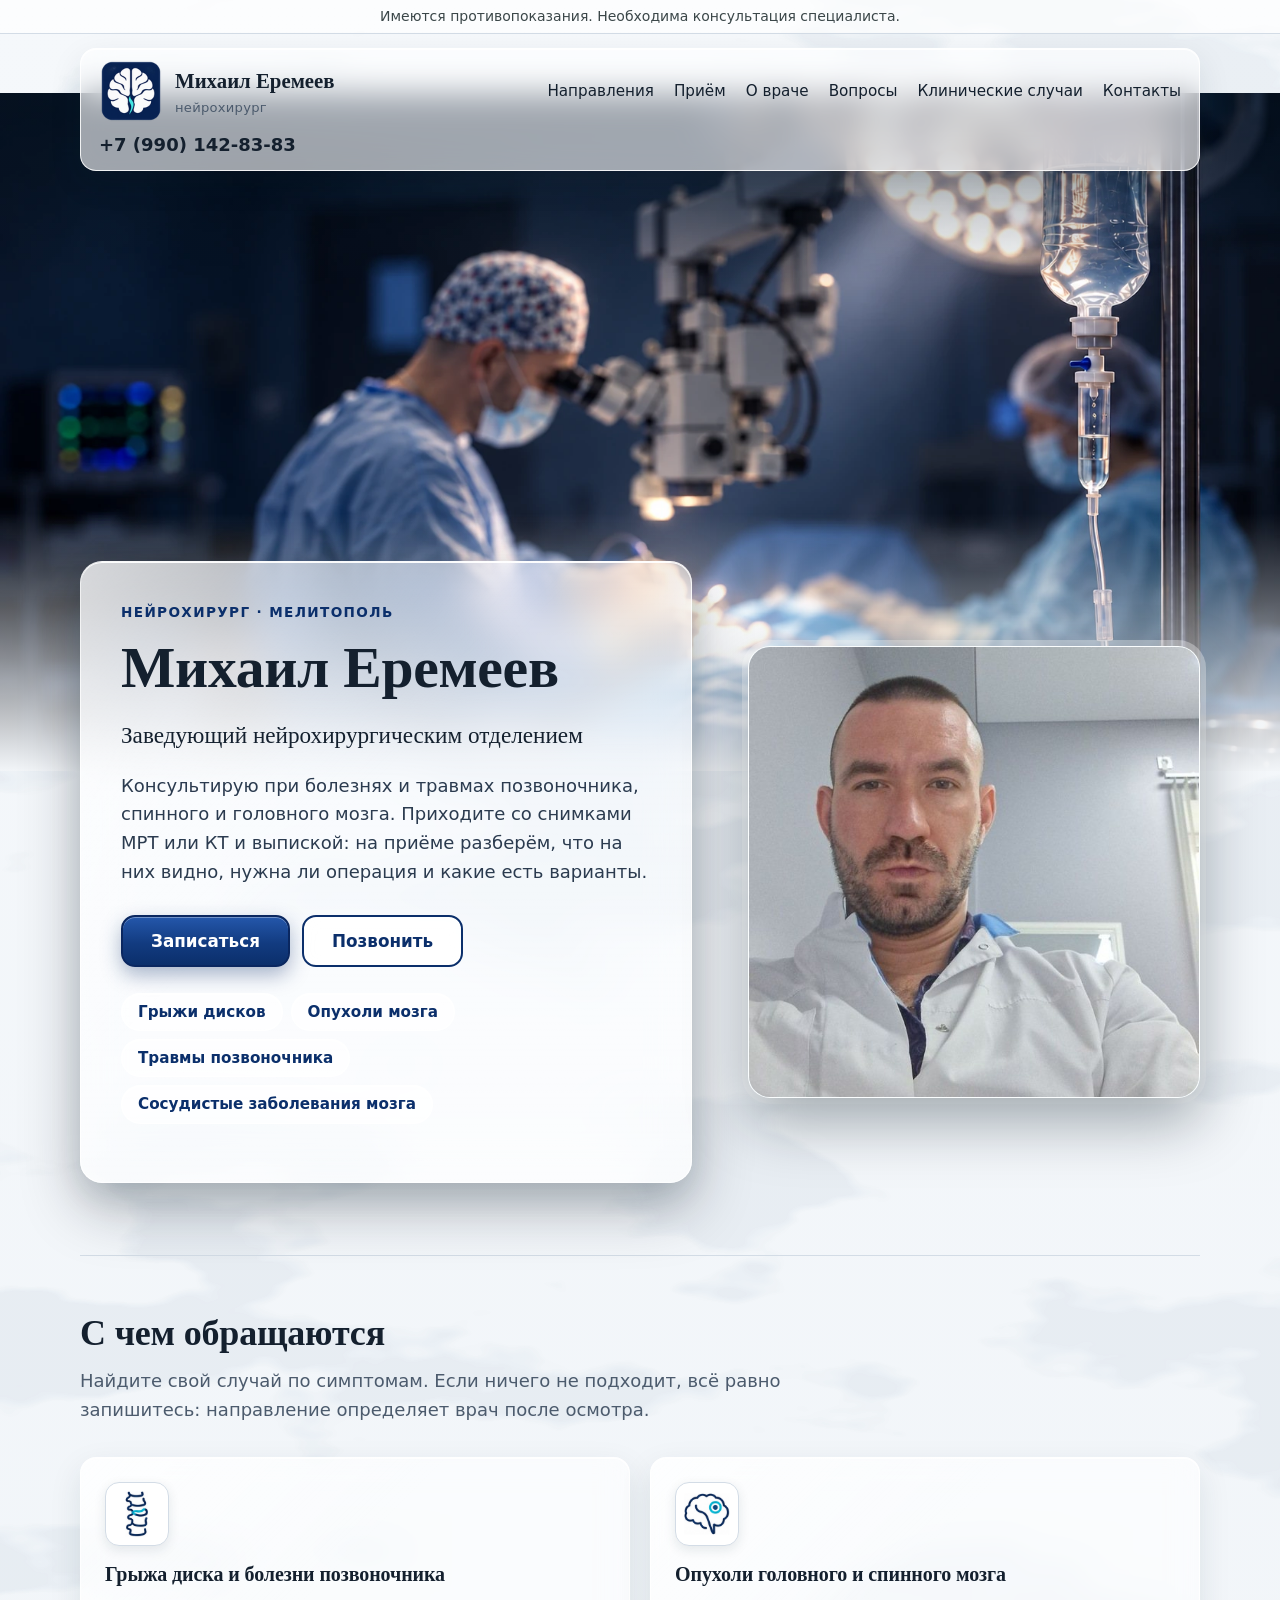
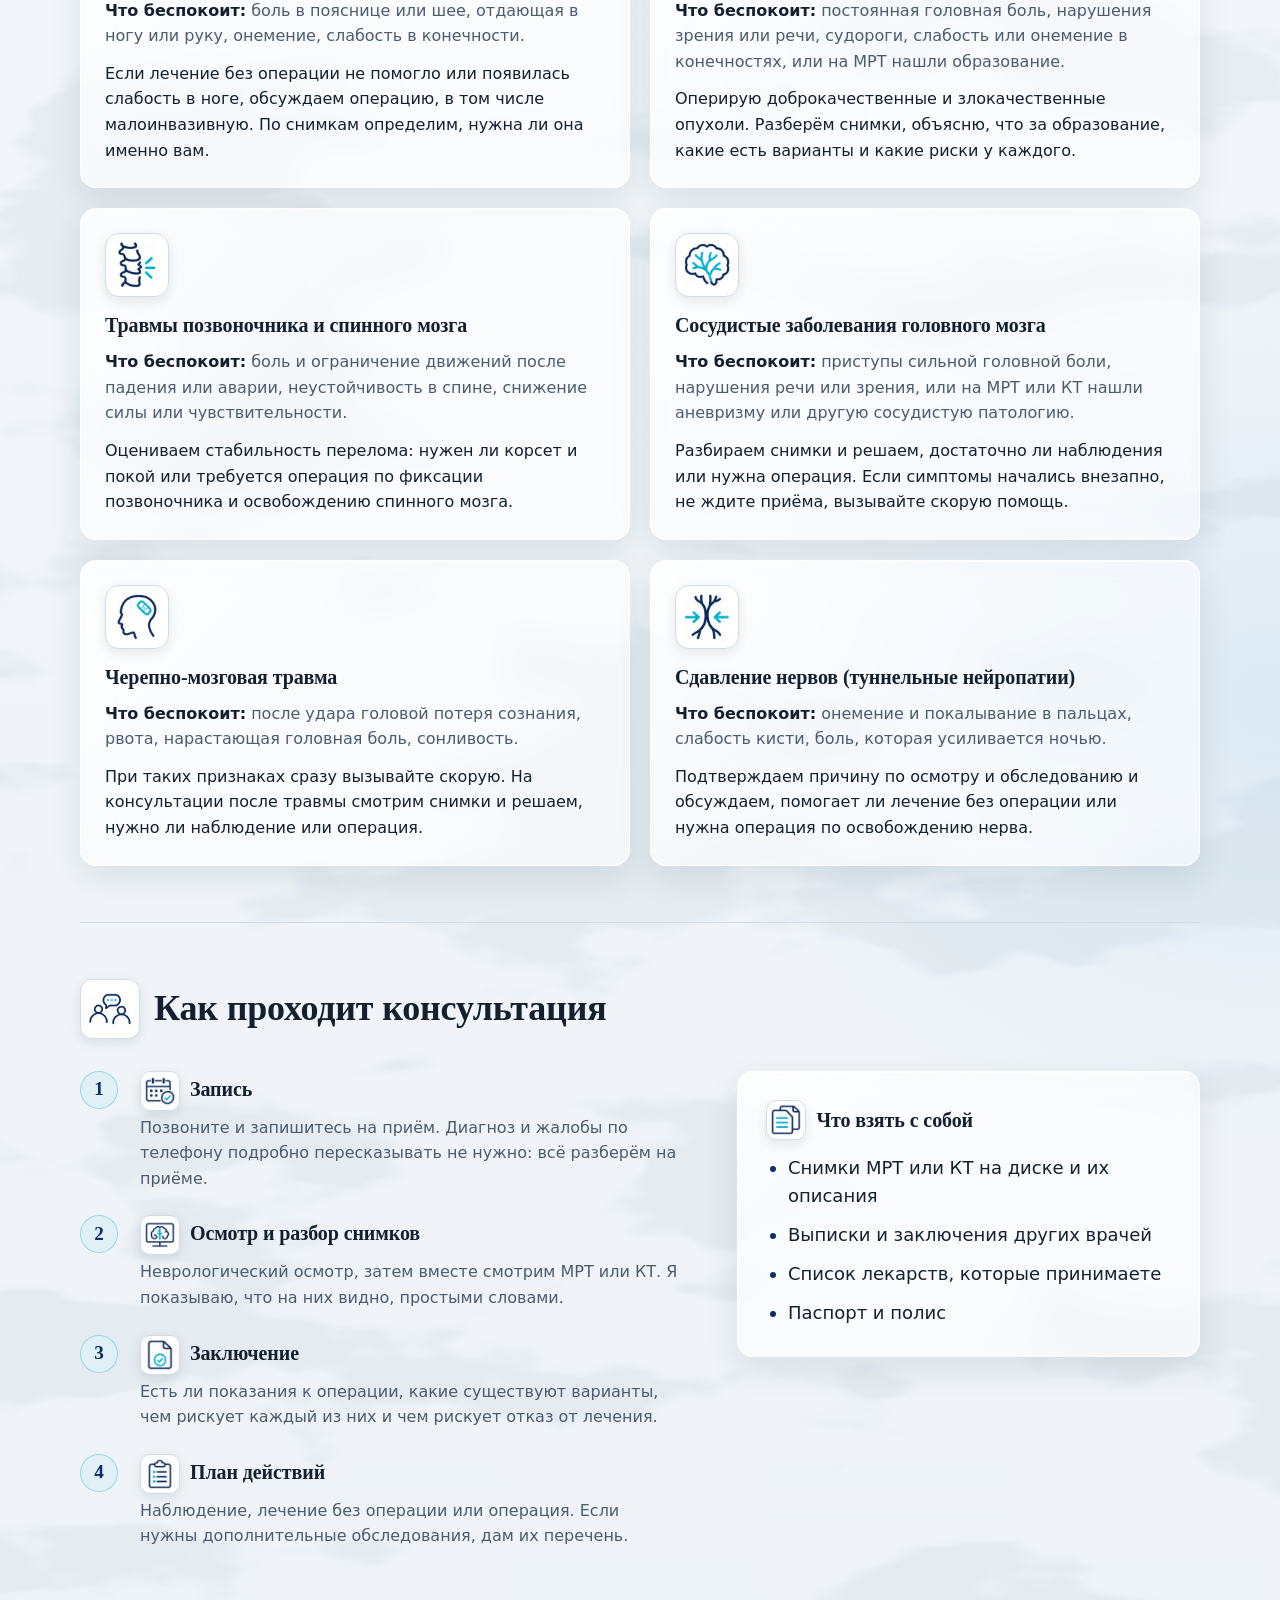
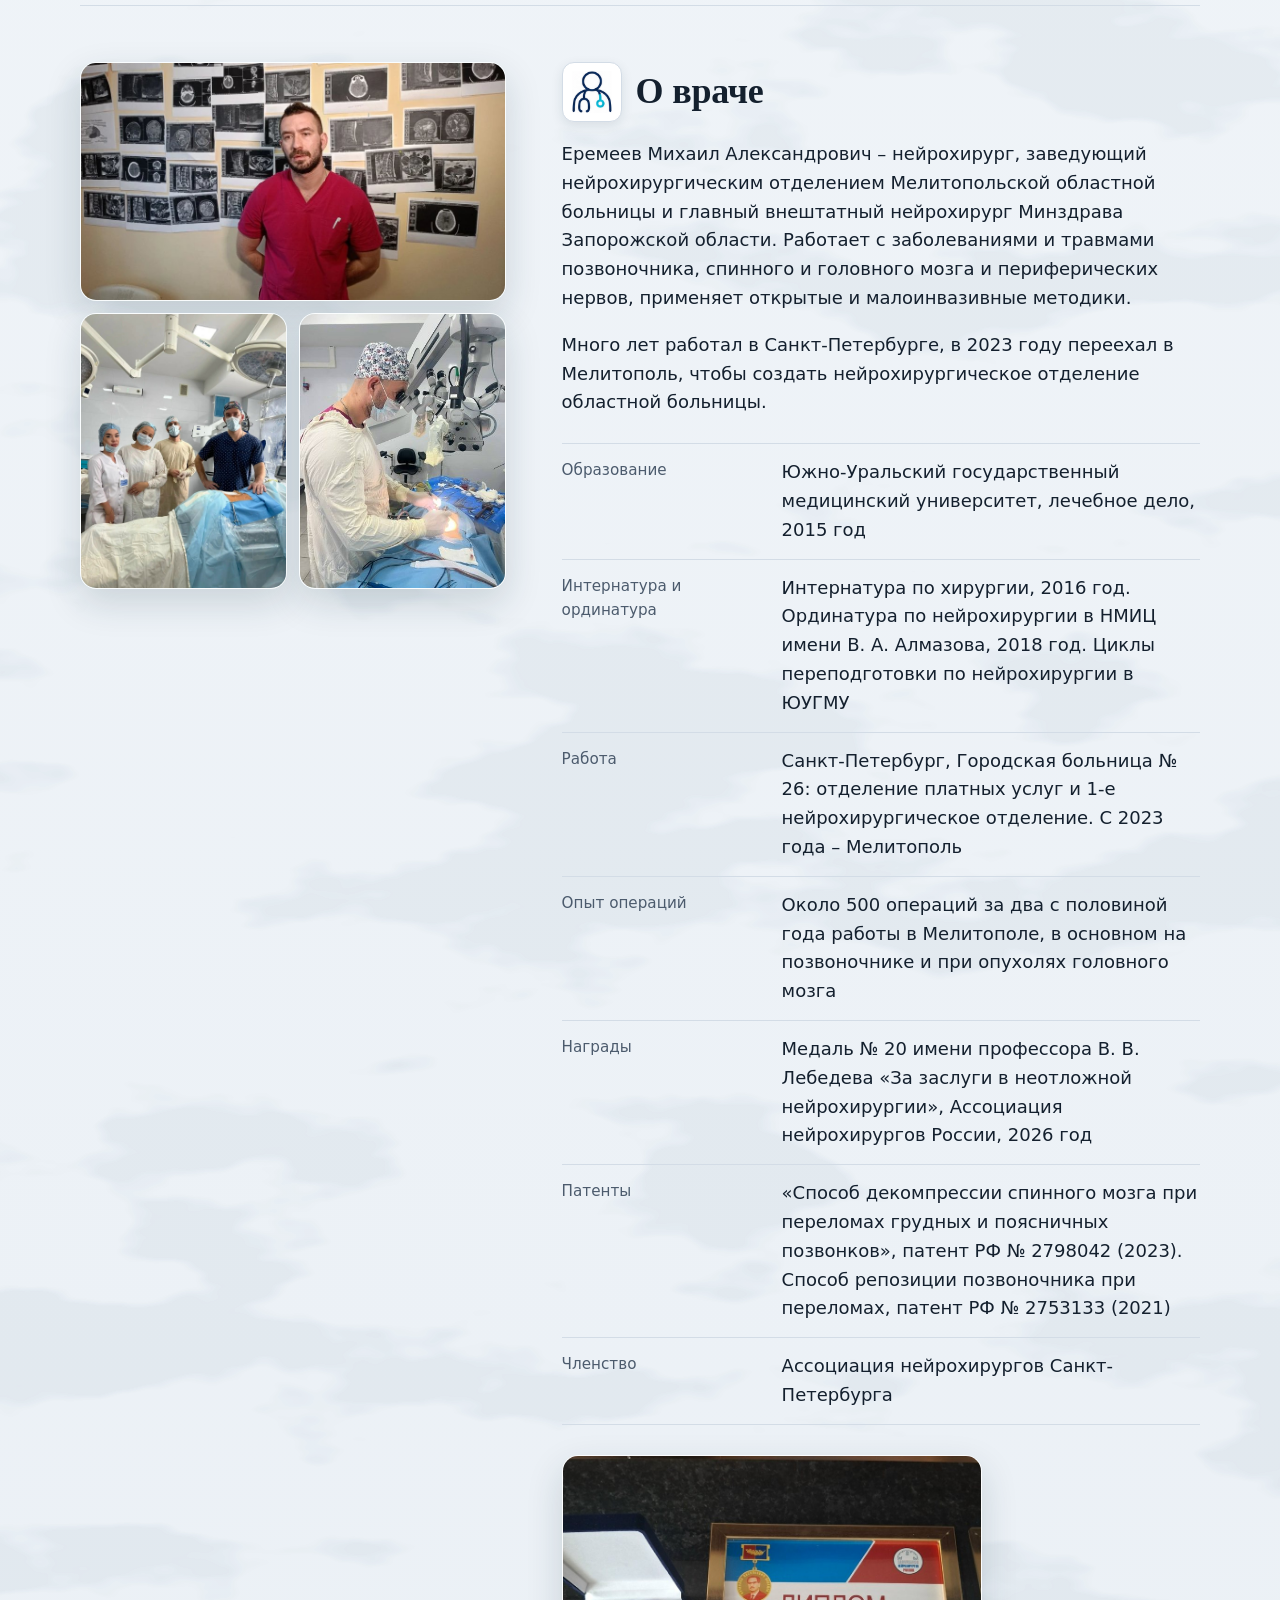
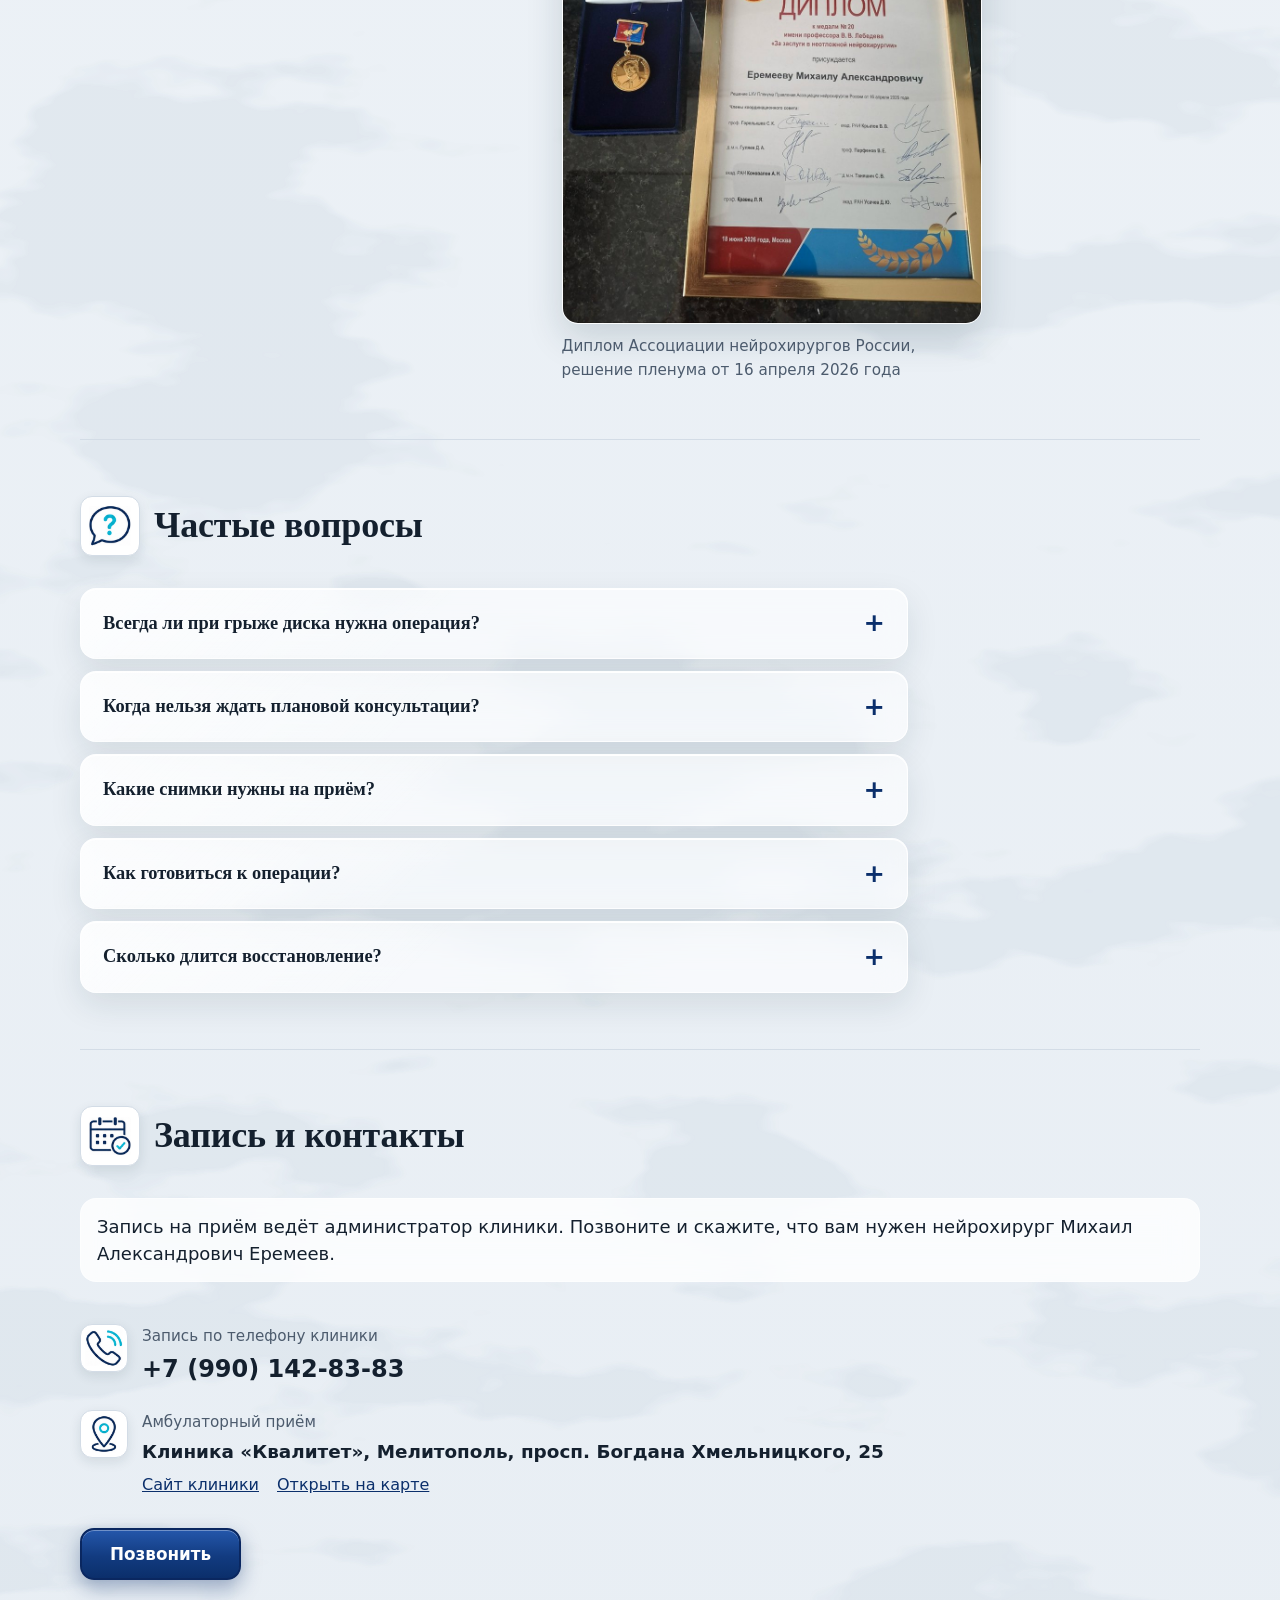
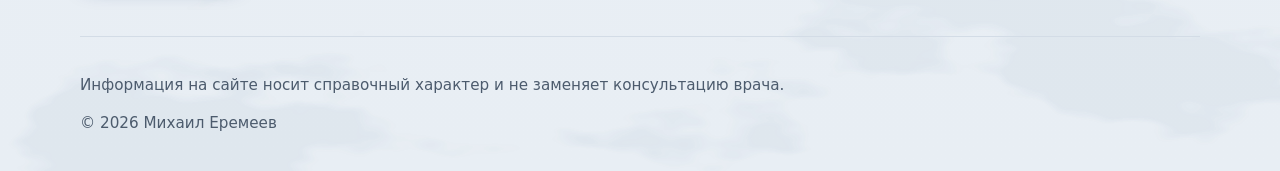
==== commit e7a830a6: "Add files via upload" ====
--- a/index.html
+++ b/index.html
@@ -32,11 +32,11 @@
   <header class="header">
     <a class="brand" href="#top"><img class="brand-logo" src="logo.png" alt="" width="64" height="64"><span>Михаил Еремеев<small>нейрохирург</small></span></a>
     <nav class="nav" aria-label="Разделы">
-      <a href="#napravleniya">С чем обращаются</a>
-      <a href="#priem">Как проходит приём</a>
+      <a href="#napravleniya">Направления</a>
+      <a href="#priem">Приём</a>
       <a href="#vrach">О враче</a>
       <a href="#voprosy">Вопросы</a>
-      <!--CASES<a href="cases.html">Клинические случаи</a>CASES-->
+      <a href="cases.html">Клинические случаи</a>
       <a href="#zapis">Контакты</a>
     </nav>
     <a class="header-phone" href="tel:+79901428383">+7 (990) 142-83-83</a>
--- a/glass.css
+++ b/glass.css
@@ -231,3 +231,27 @@
 @media (prefers-color-scheme: dark) { :root:not([data-theme="light"]) .eyebrow { color: #9AE6F5; } }
 .hero-panel .lead { color: #2B3B4F; }
 @media (prefers-color-scheme: dark) { :root:not([data-theme="light"]) .hero-panel .lead { color: #D2DFEE; } }
+
+/* Карточки клинических случаев: наборы снимков */
+.case { grid-template-columns: 1fr !important; }
+.case .case-head { grid-column: auto !important; display: grid; gap: 10px; }
+.case .case-head p:not(.eyebrow) { color: var(--muted); max-width: 70ch; }
+.case-set { display: grid; gap: 10px; }
+.case-set h3 { font-size: 1.05rem; }
+.case-figs { display: grid; gap: 14px; grid-template-columns: 1fr; }
+@media (min-width: 640px) { .case-figs { grid-template-columns: repeat(auto-fit, minmax(240px, 1fr)); align-items: start; } }
+.case-figs figure { margin: 0; display: grid; gap: 6px; }
+.case-figs a { display: block; border-radius: 12px; overflow: hidden; }
+.case-figs img { width: 100%; height: auto; background: #0A0F14; border: 1px solid var(--line); border-radius: 12px; }
+
+.nav a, .brand span { white-space: nowrap; }
+@media (min-width: 760px) { .nav { gap: 20px; } .nav a { font-size: 0.95rem; } }
+@media (min-width: 760px) and (max-width: 1040px) { .nav { gap: 12px; } .nav a { font-size: 0.85rem; } .header-phone { font-size: 0.9rem; } }
+.case-set--wide .case-figs img { max-height: 520px; object-fit: contain; }
+.case-set--wide .case-figs { align-items: start; }
+
+@media (min-width: 760px) { .header { flex-wrap: wrap; gap: 8px 20px; } .nav { flex-wrap: wrap; } }
+@media (min-width: 760px) and (max-width: 1099px) { .header-phone { display: none; } }
+
+/* Одиночный снимок в группе: не растягивать на всю ширину */
+.case-figs figure:only-child { max-width: 380px; }
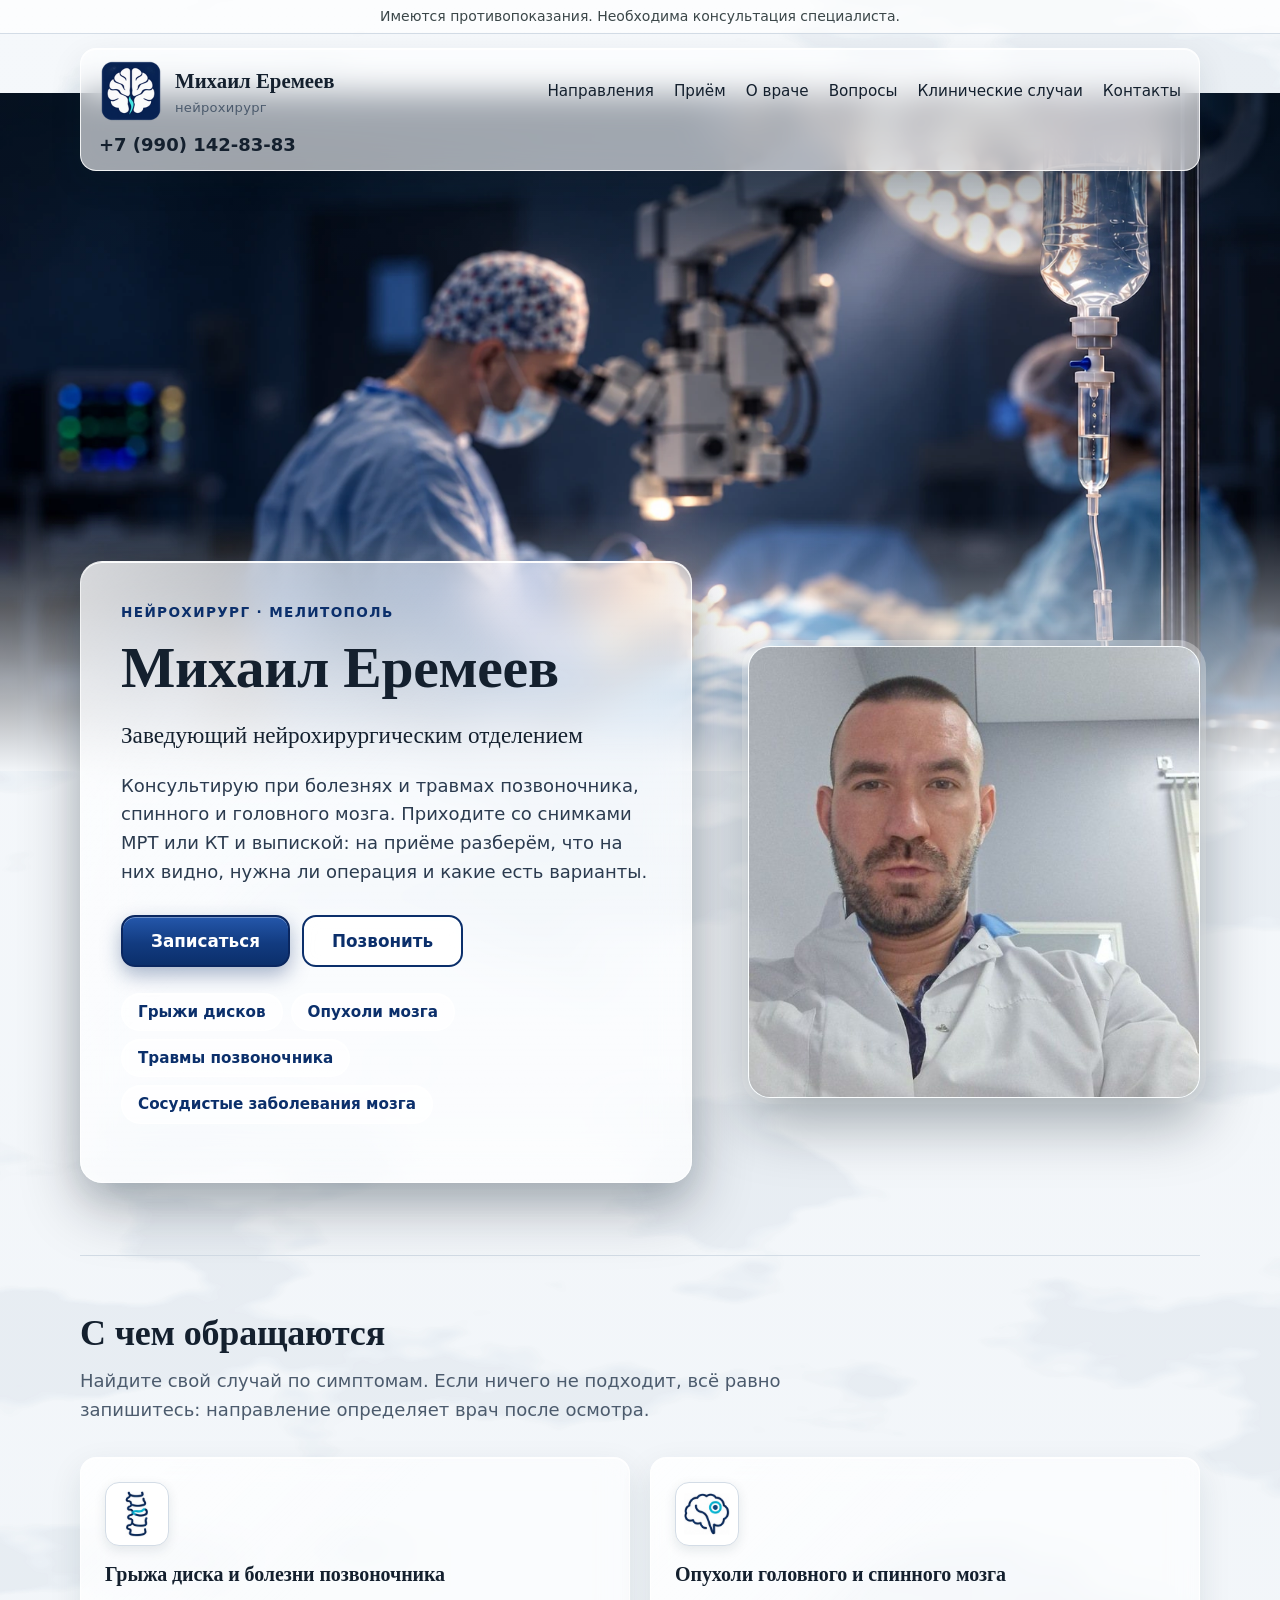
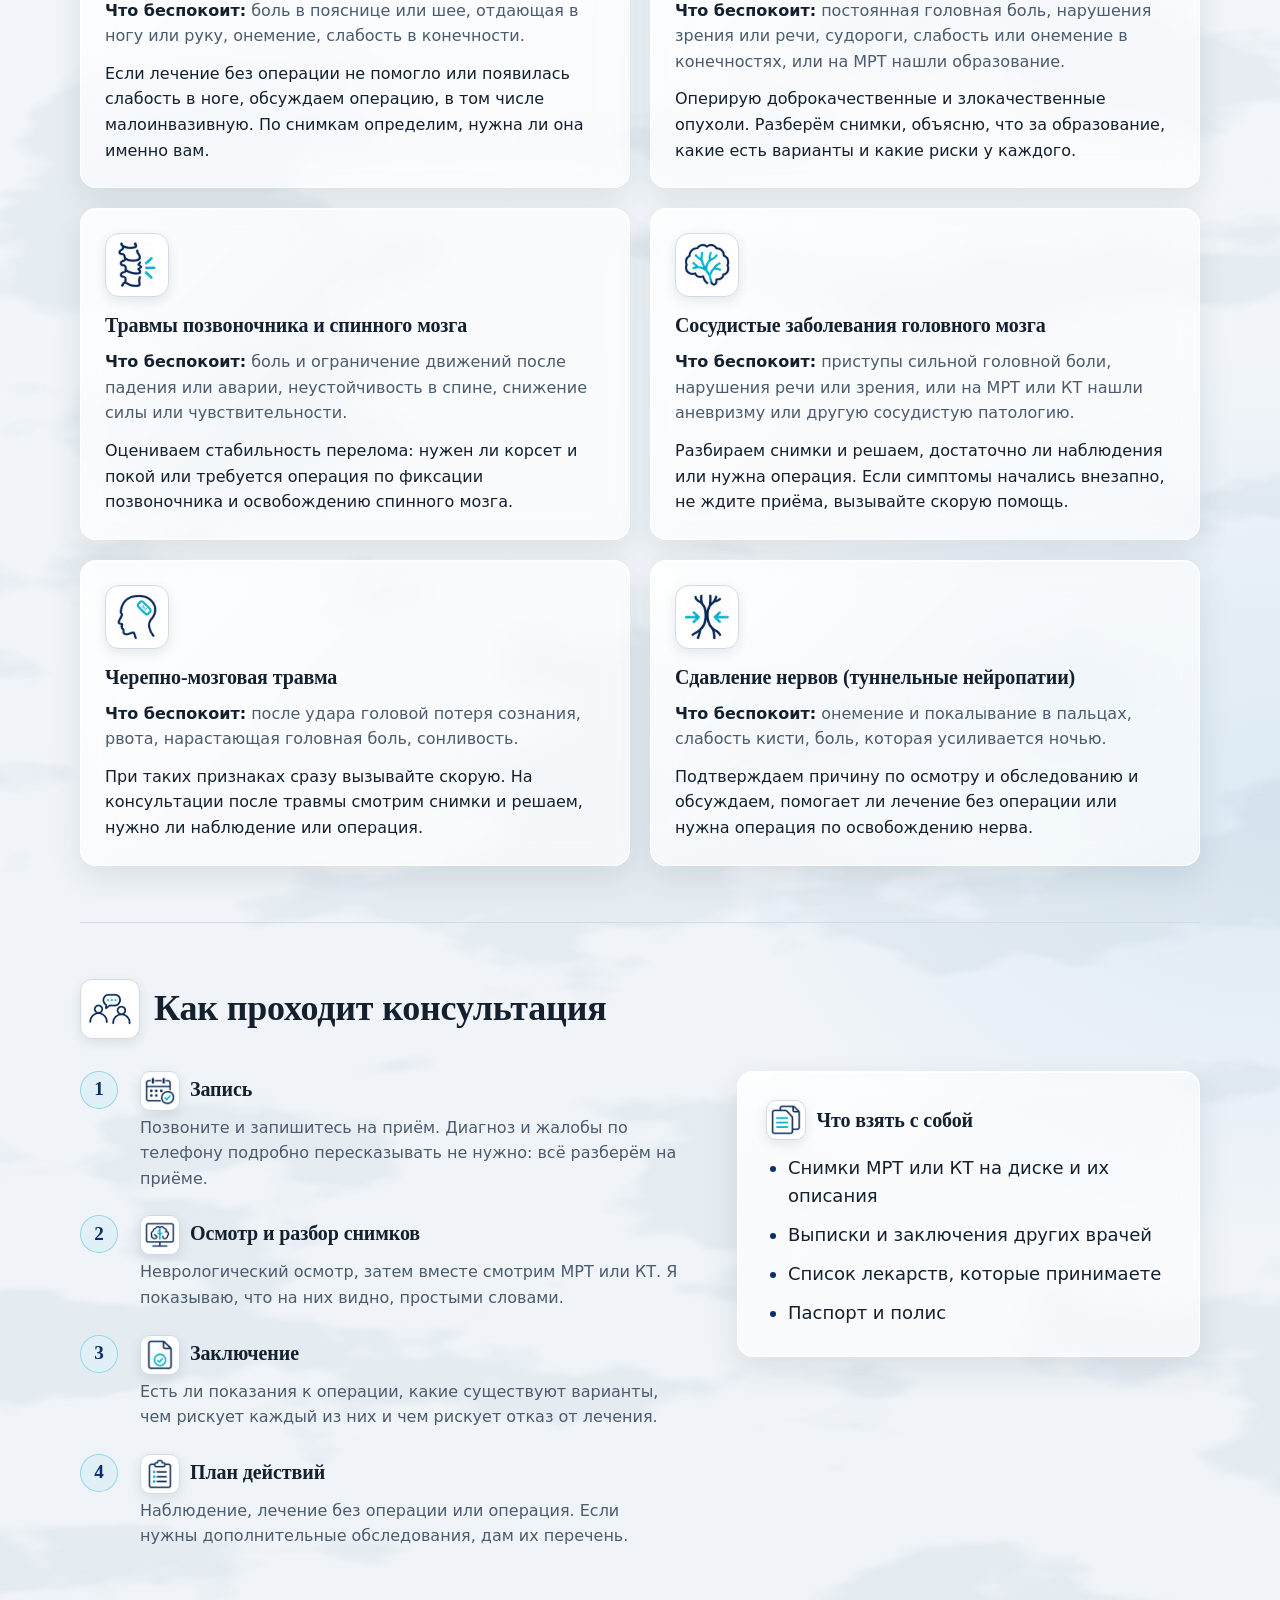
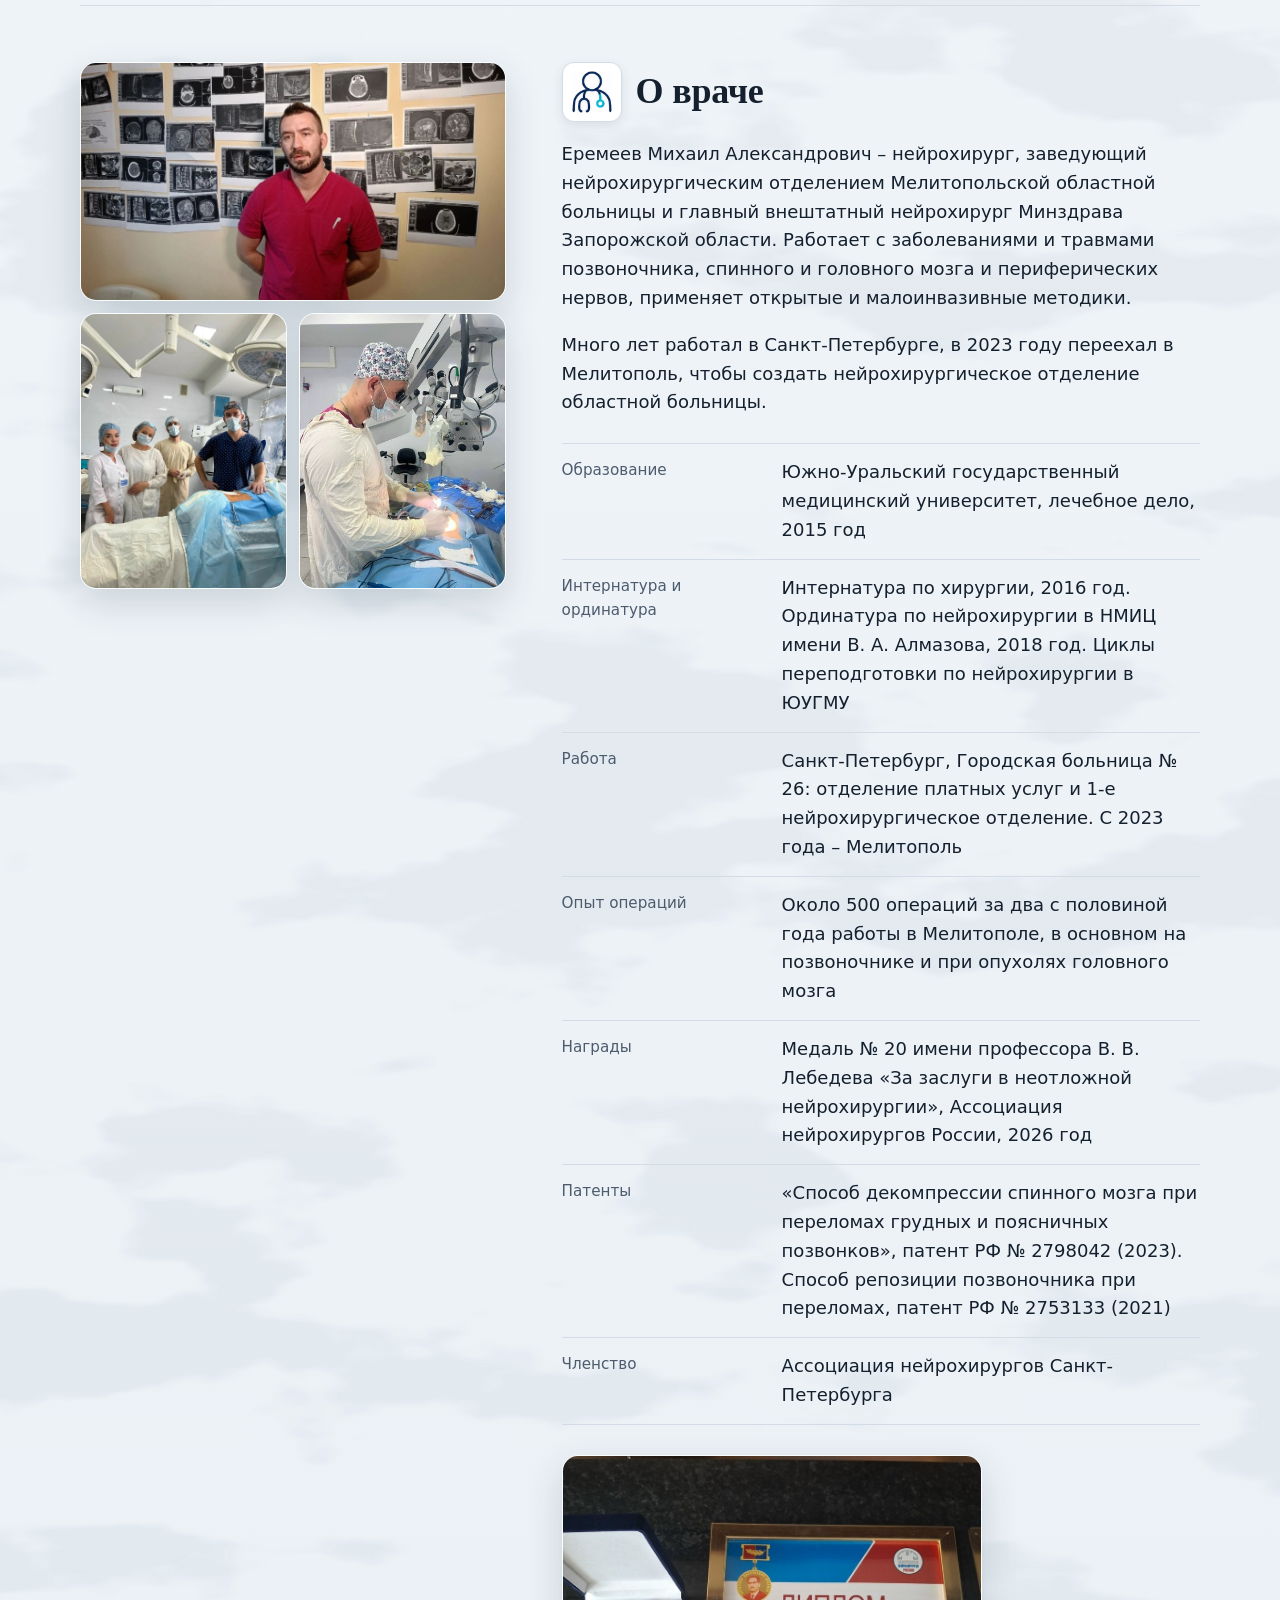
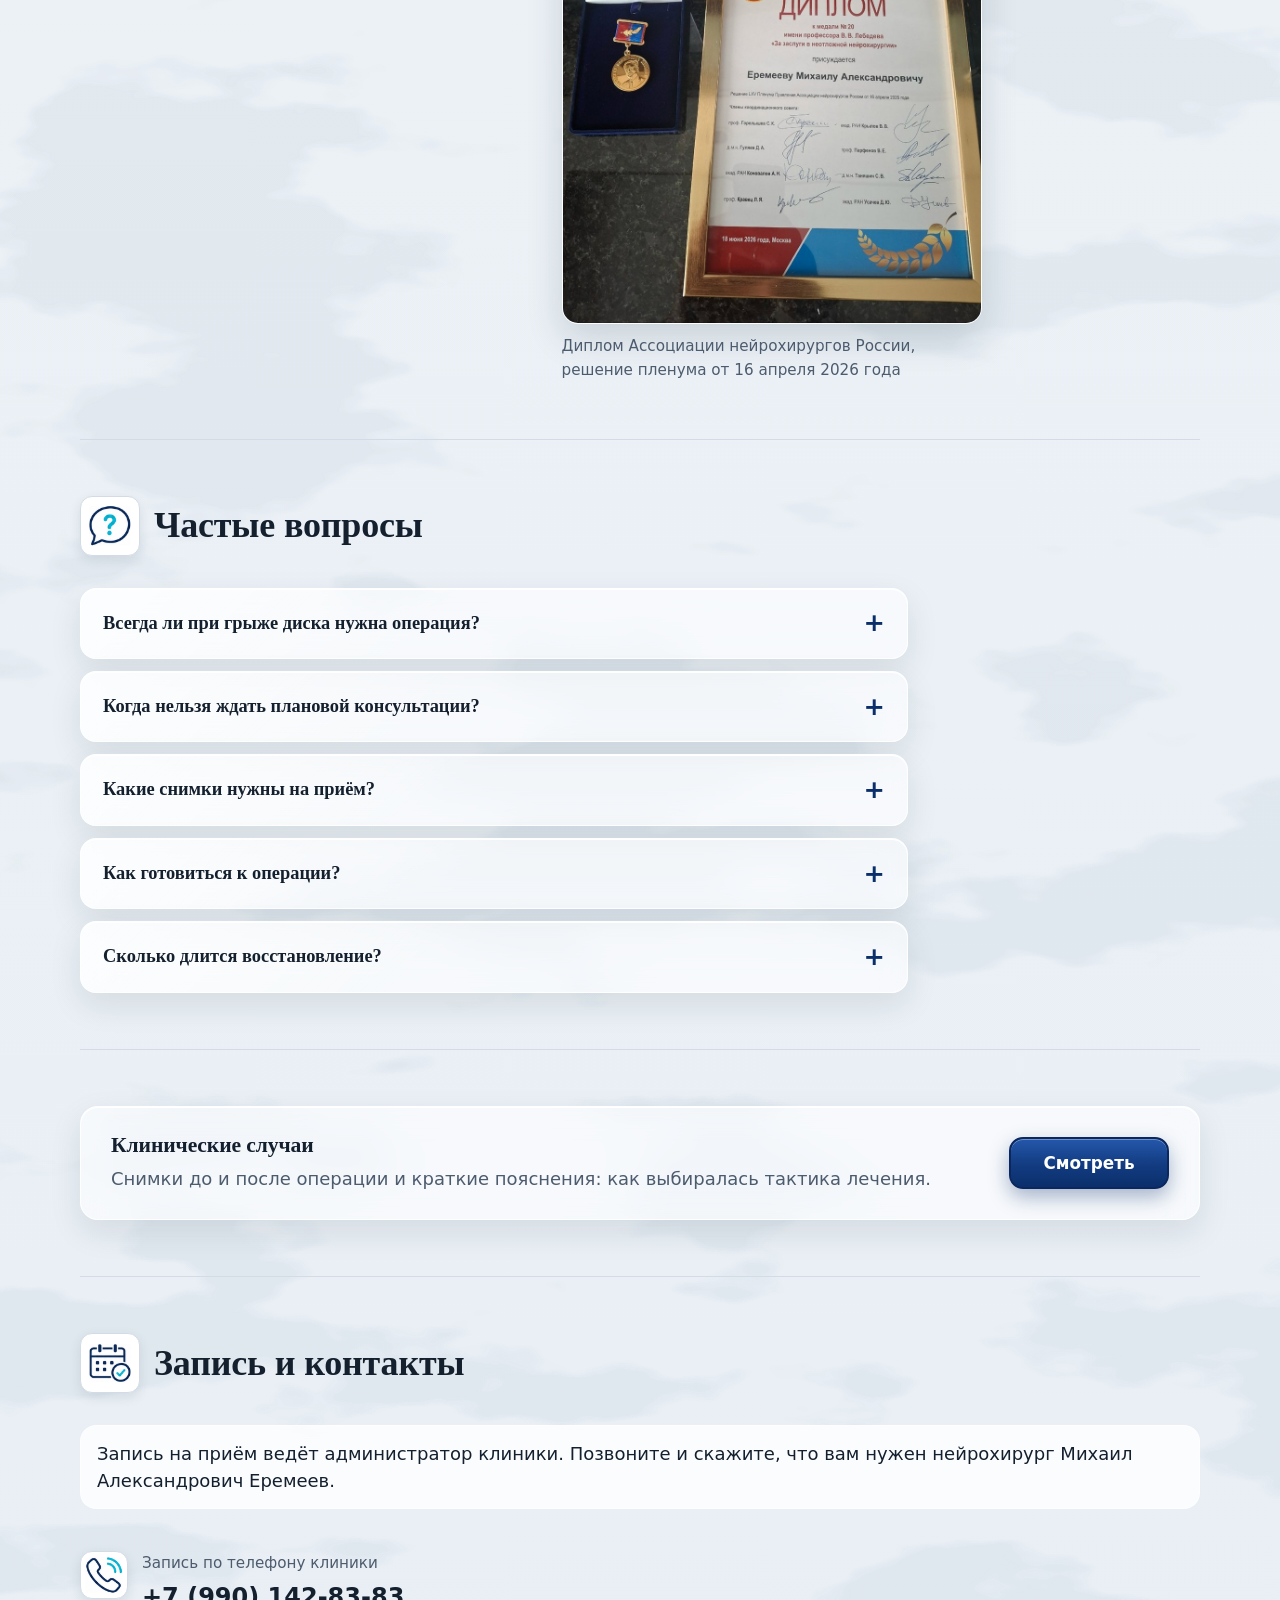
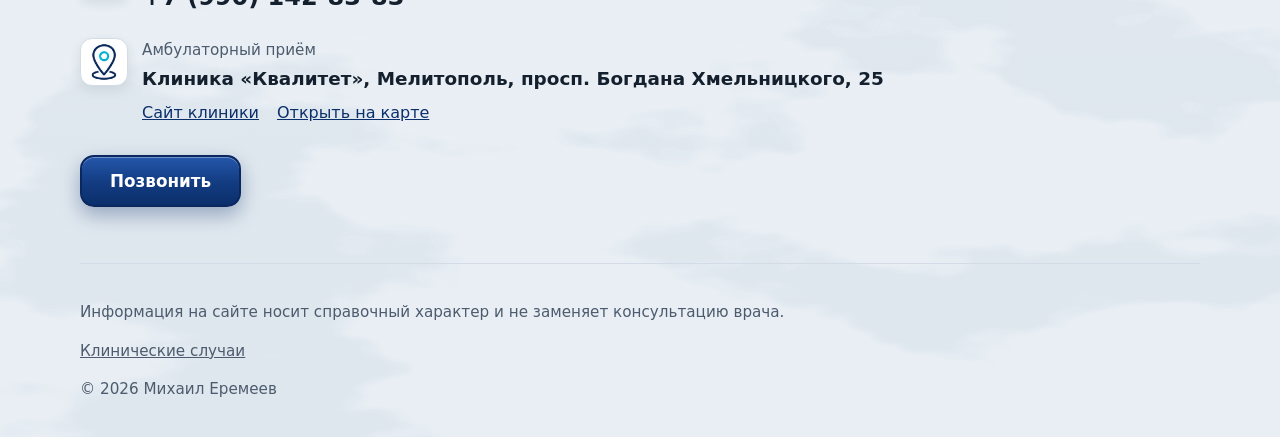
==== commit 0ff5324d: "Add files via upload" ====
--- a/index.html
+++ b/index.html
@@ -227,6 +227,15 @@
         </details>
       </div>
     </section>
+    <section class="section" id="sluchai" aria-labelledby="h-cases">
+      <div class="cases-teaser">
+        <div>
+          <h2 id="h-cases">Клинические случаи</h2>
+          <p>Снимки до и после операции и краткие пояснения: как выбиралась тактика лечения.</p>
+        </div>
+        <a class="btn btn-primary" href="cases.html">Смотреть</a>
+      </div>
+    </section>
     <section class="section" id="zapis" aria-labelledby="h-zapis">
       <div class="section-head">
         <h2 class="h-ico" id="h-zapis"><img class="ico ico-h" src="icons/appointment.png" alt="" width="64" height="64" loading="lazy">Запись и контакты</h2>
@@ -248,6 +257,7 @@
   </main>
   <footer class="footer">
     <p>Информация на сайте носит справочный характер и не заменяет консультацию врача.</p>
+    <p class="footer-links"><a href="cases.html">Клинические случаи</a></p>
     <p>© <span id="year">2026</span> Михаил Еремеев</p>
   </footer>
 </div>
--- a/glass.css
+++ b/glass.css
@@ -255,3 +255,11 @@
 
 /* Одиночный снимок в группе: не растягивать на всю ширину */
 .case-figs figure:only-child { max-width: 380px; }
+
+/* Ссылка на кейсы на главной */
+.cases-teaser { background: var(--glass); backdrop-filter: blur(14px) saturate(1.25); -webkit-backdrop-filter: blur(14px) saturate(1.25); border: 1px solid var(--glass-line); box-shadow: var(--glass-shadow); border-radius: 18px; padding: 22px; display: grid; gap: 16px; align-items: center; }
+.cases-teaser h2 { font-size: 1.35rem; }
+.cases-teaser p { margin-top: 6px; color: var(--muted); }
+.cases-teaser .btn { width: 100%; }
+@media (min-width: 640px) { .cases-teaser { grid-template-columns: 1fr auto; padding: 26px 30px; } .cases-teaser .btn { width: auto; min-width: 160px; } }
+.footer-links a { color: var(--muted); }
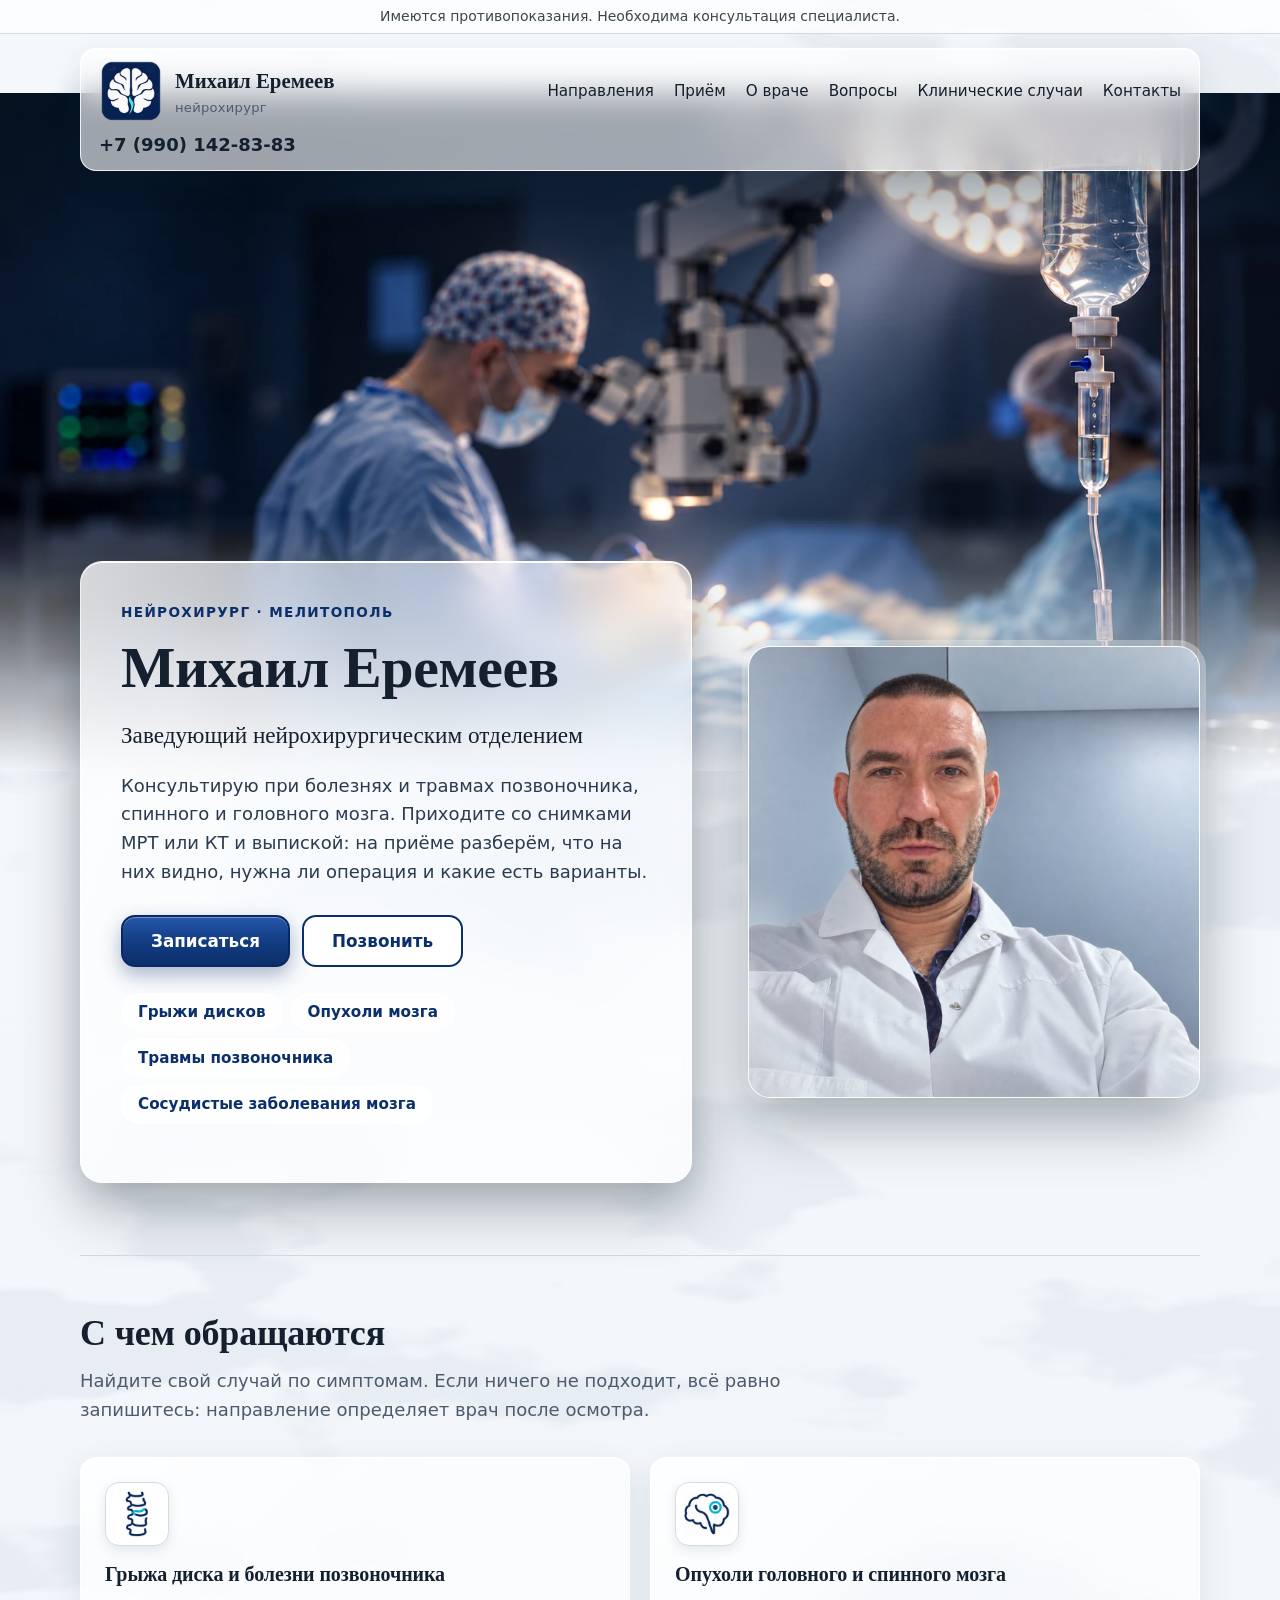
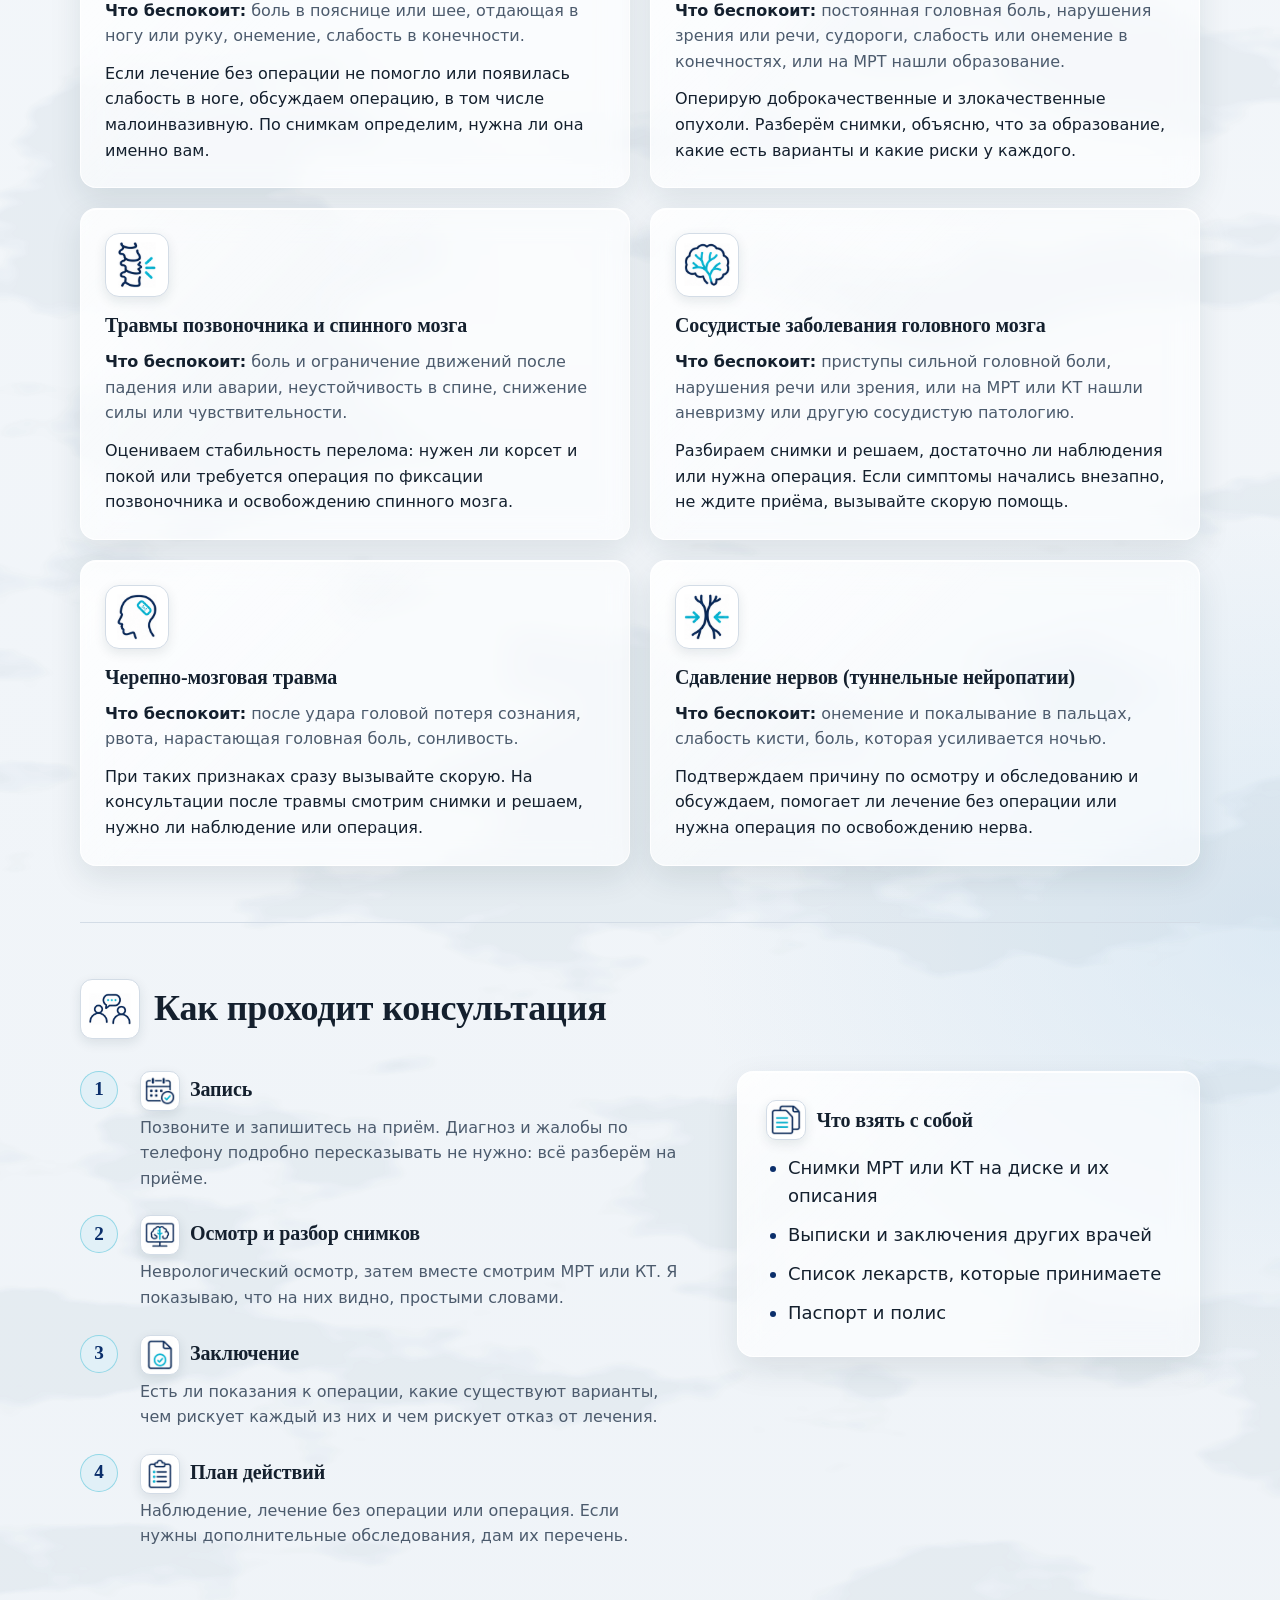
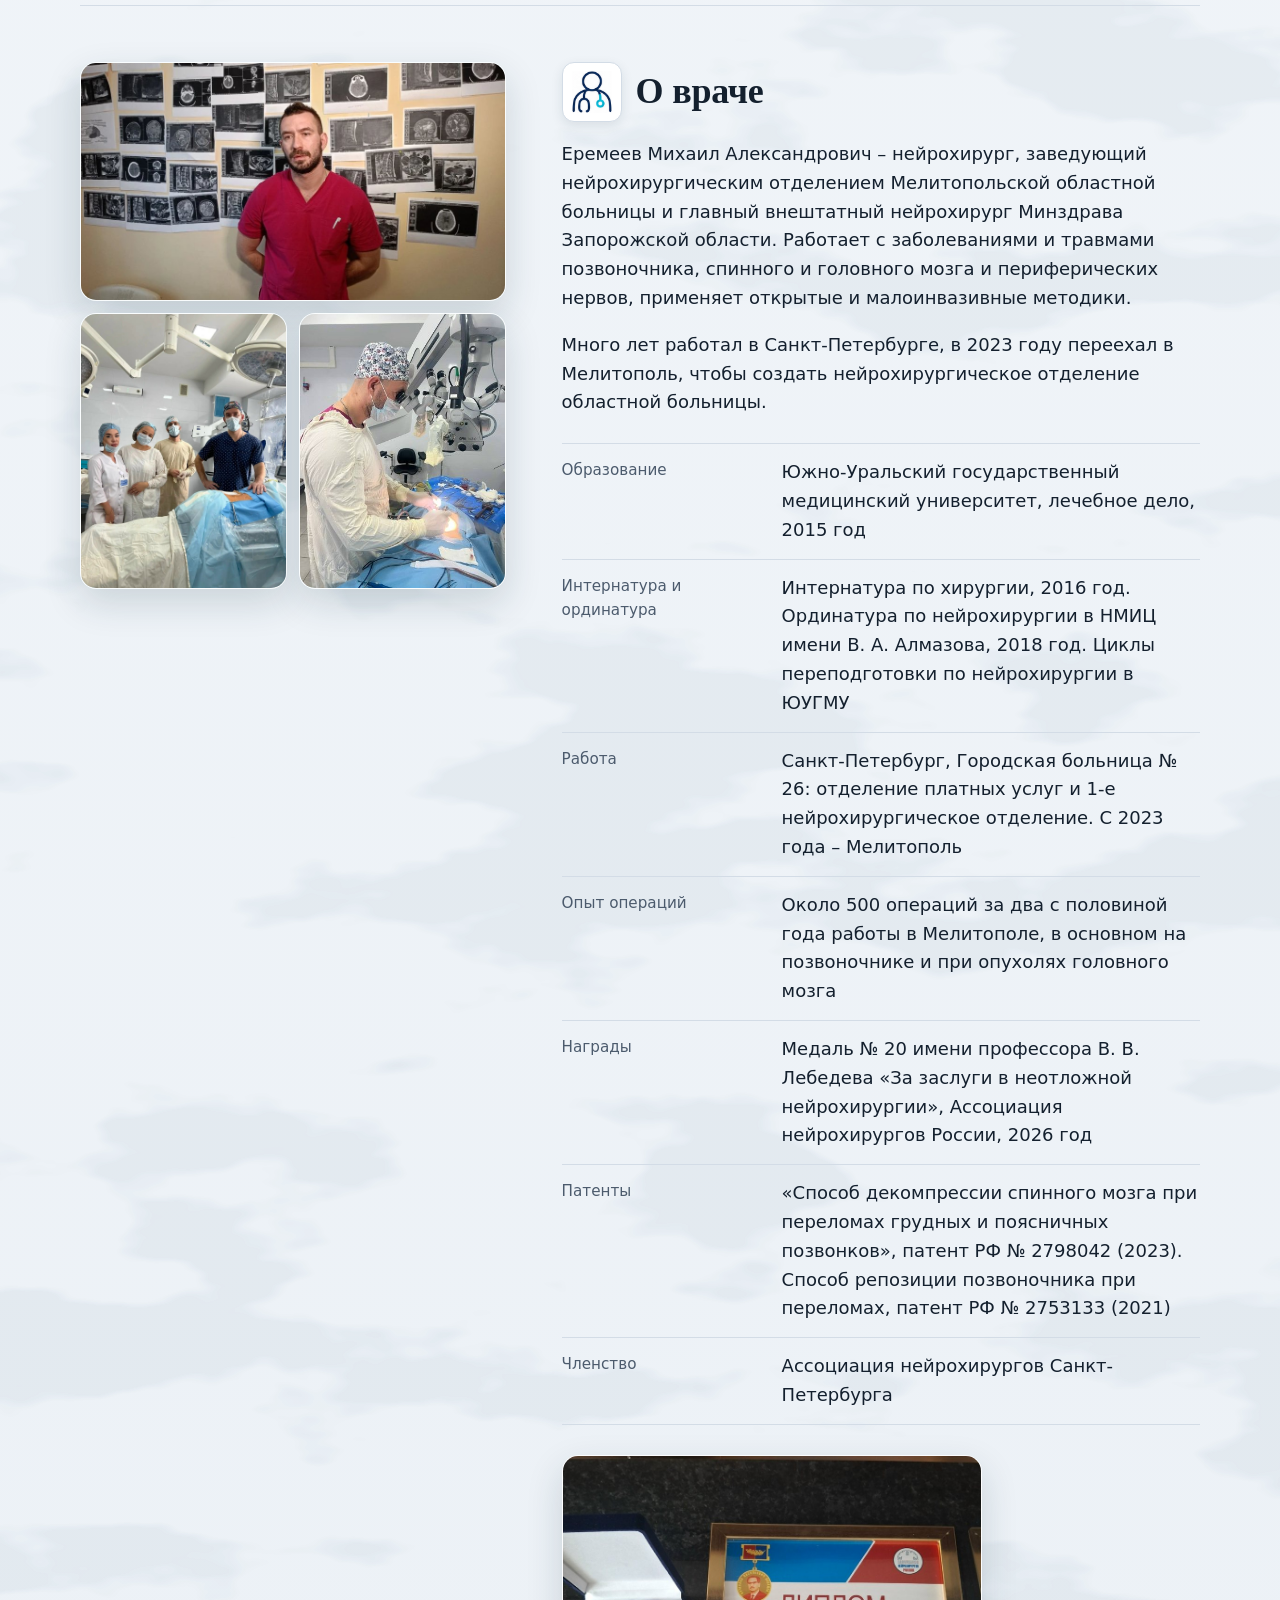
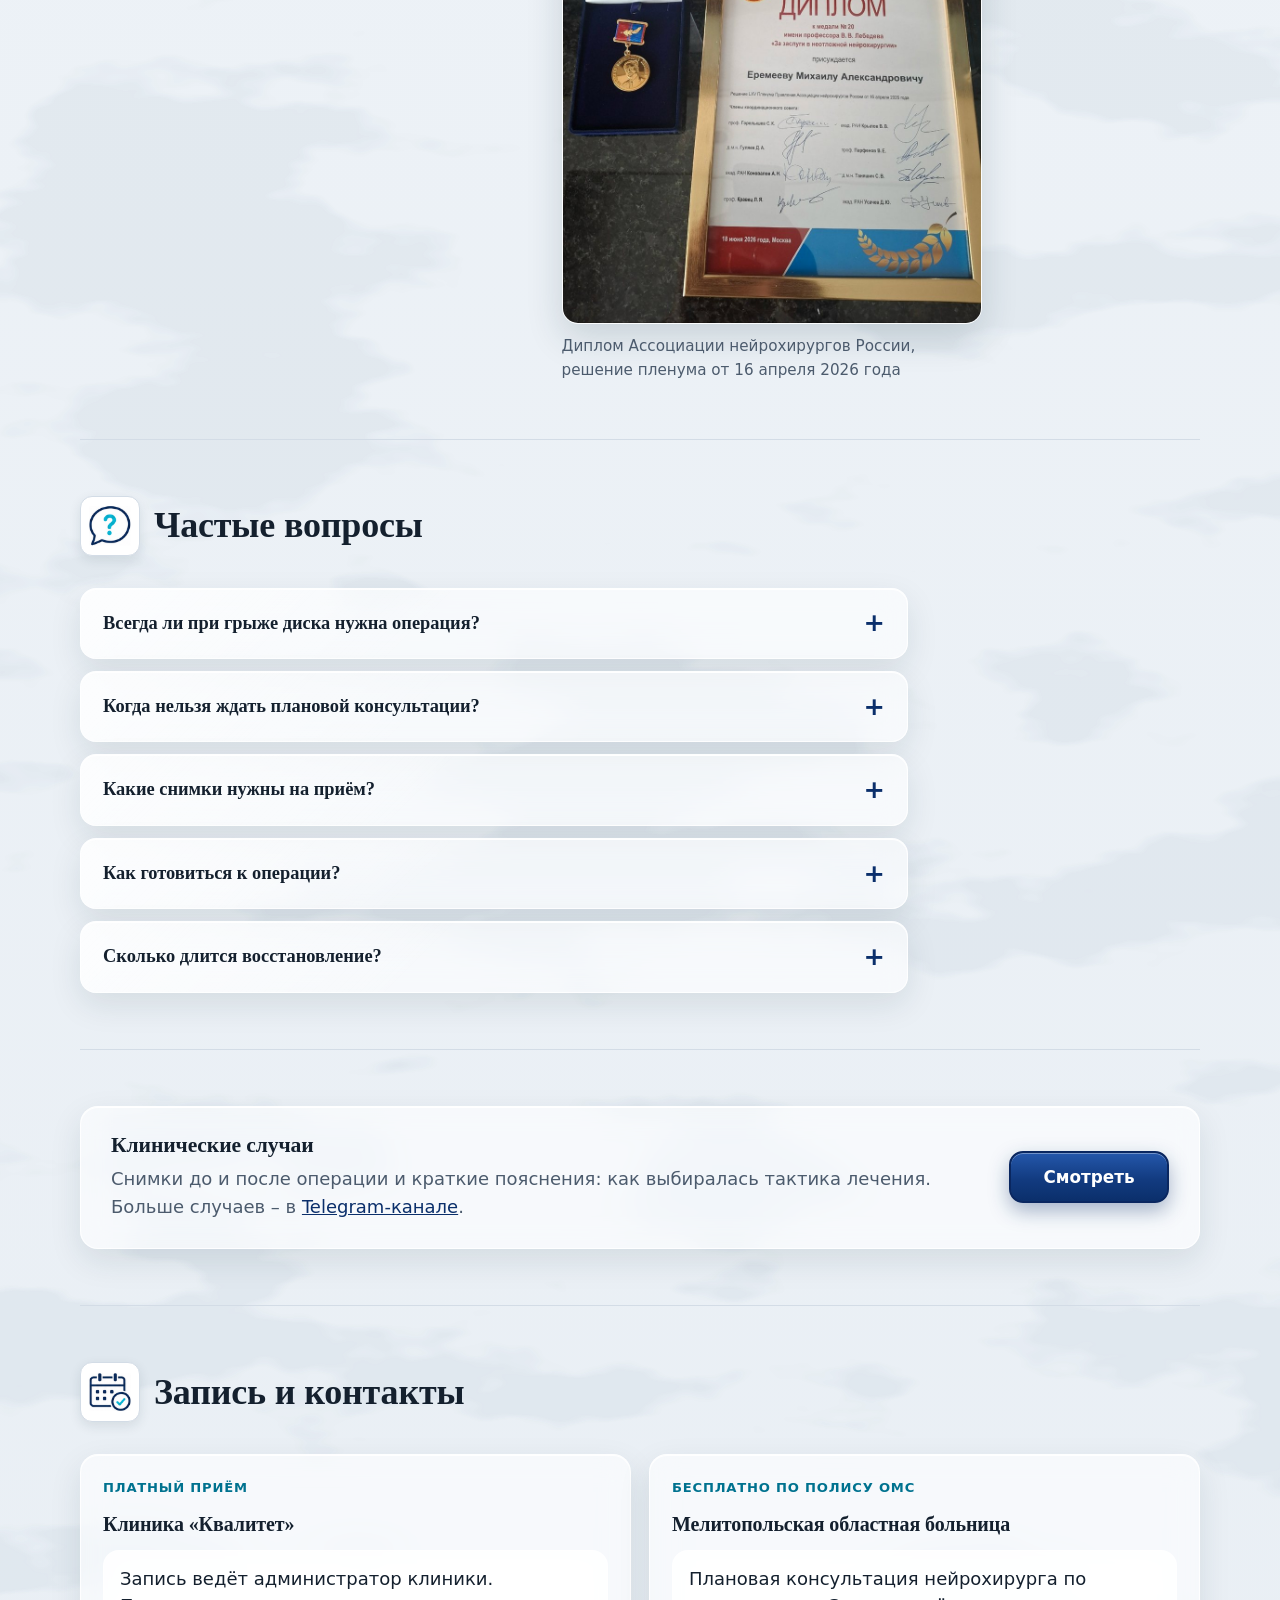
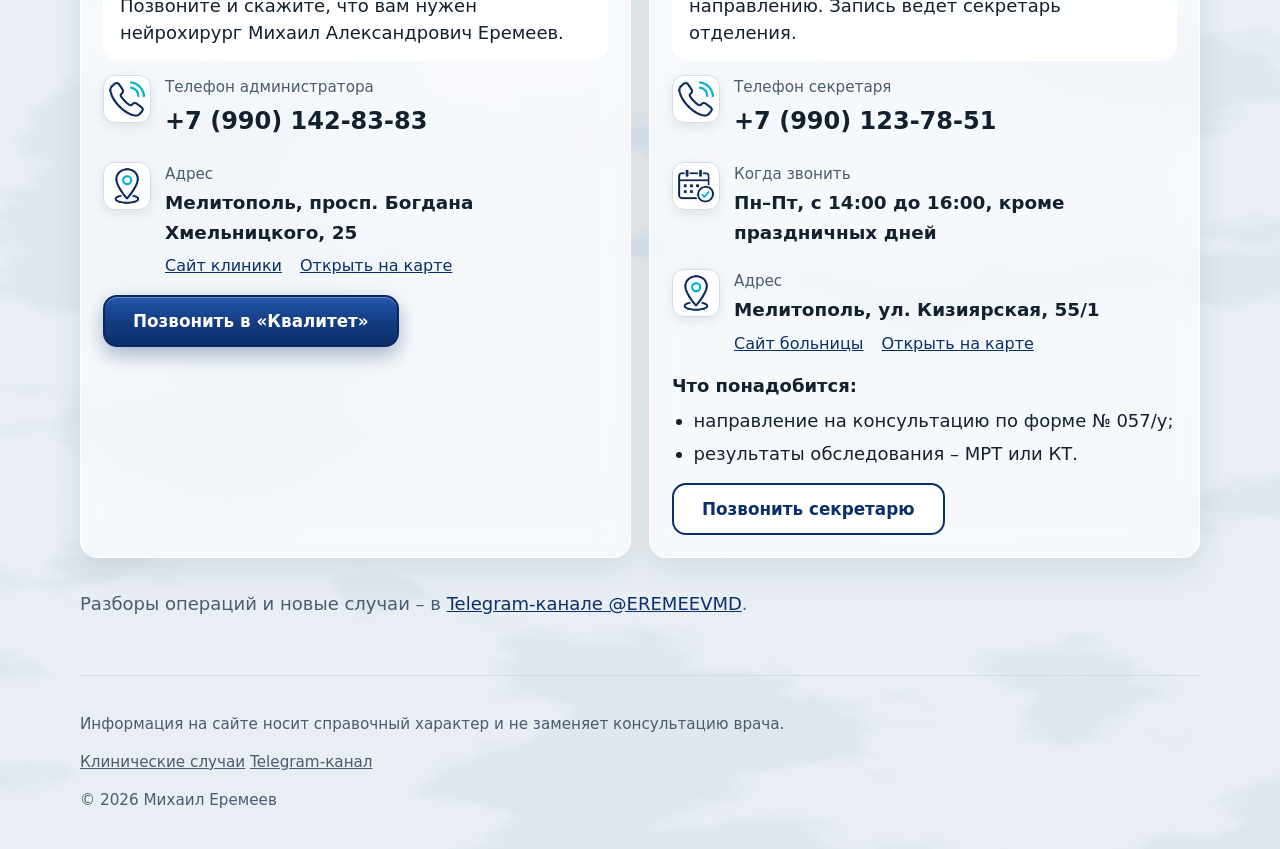
==== commit 08051daa: "Add files via upload" ====
--- a/index.html
+++ b/index.html
@@ -231,7 +231,7 @@
       <div class="cases-teaser">
         <div>
           <h2 id="h-cases">Клинические случаи</h2>
-          <p>Снимки до и после операции и краткие пояснения: как выбиралась тактика лечения.</p>
+          <p>Снимки до и после операции и краткие пояснения: как выбиралась тактика лечения. Больше случаев – в <a href="https://t.me/eremeevmd" rel="noopener" target="_blank">Telegram-канале</a>.</p>
         </div>
         <a class="btn btn-primary" href="cases.html">Смотреть</a>
       </div>
@@ -242,22 +242,46 @@
       </div>
       <div class="contact">
         <div class="contact-side">
-          <p class="booking-note">Запись на приём ведёт администратор клиники. Позвоните и скажите, что вам нужен нейрохирург Михаил Александрович Еремеев.</p>
-          <ul class="contact-list">
-            <li><img class="ico ico-c" src="icons/phone.png" alt="" width="64" height="64" loading="lazy"><span class="label">Запись по телефону клиники</span><span class="value"><a class="phone" href="tel:+79901428383">+7 (990) 142-83-83</a></span></li>
-            <li><img class="ico ico-c" src="icons/location.png" alt="" width="64" height="64" loading="lazy"><span class="label">Амбулаторный приём</span><span class="value">Клиника «Квалитет», Мелитополь, просп. Богдана Хмельницкого, 25</span>
-              <span class="links"><a href="https://kvalitet-mlt.ru/" rel="noopener">Сайт клиники</a> <a href="https://yandex.ru/maps/?text=%D0%9C%D0%B5%D0%BB%D0%B8%D1%82%D0%BE%D0%BF%D0%BE%D0%BB%D1%8C%2C%20%D0%BF%D1%80%D0%BE%D1%81%D0%BF%D0%B5%D0%BA%D1%82%20%D0%91%D0%BE%D0%B3%D0%B4%D0%B0%D0%BD%D0%B0%20%D0%A5%D0%BC%D0%B5%D0%BB%D1%8C%D0%BD%D0%B8%D1%86%D0%BA%D0%BE%D0%B3%D0%BE%2C%2025" rel="noopener">Открыть на карте</a></span></li>
-          </ul>
-          <div class="messengers">
-            <a class="btn btn-primary" href="tel:+79901428383">Позвонить</a>
-          </div>
+          <div class="flows">
+            <div class="flow">
+              <p class="flow-tag">Платный приём</p>
+              <h3>Клиника «Квалитет»</h3>
+              <p class="booking-note">Запись ведёт администратор клиники. Позвоните и скажите, что вам нужен нейрохирург Михаил Александрович Еремеев.</p>
+              <ul class="contact-list">
+                <li><img class="ico ico-c" src="icons/phone.png" alt="" width="64" height="64" loading="lazy"><span class="label">Телефон администратора</span><span class="value"><a class="phone" href="tel:+79901428383">+7 (990) 142-83-83</a></span></li>
+                <li><img class="ico ico-c" src="icons/location.png" alt="" width="64" height="64" loading="lazy"><span class="label">Адрес</span><span class="value">Мелитополь, просп. Богдана Хмельницкого, 25</span>
+                  <span class="links"><a href="https://kvalitet-mlt.ru/" rel="noopener">Сайт клиники</a> <a href="https://yandex.ru/maps/?text=%D0%9C%D0%B5%D0%BB%D0%B8%D1%82%D0%BE%D0%BF%D0%BE%D0%BB%D1%8C%2C%20%D0%BF%D1%80%D0%BE%D1%81%D0%BF%D0%B5%D0%BA%D1%82%20%D0%91%D0%BE%D0%B3%D0%B4%D0%B0%D0%BD%D0%B0%20%D0%A5%D0%BC%D0%B5%D0%BB%D1%8C%D0%BD%D0%B8%D1%86%D0%BA%D0%BE%D0%B3%D0%BE%2C%2025" rel="noopener">Открыть на карте</a></span></li>
+              </ul>
+              <a class="btn btn-primary" href="tel:+79901428383">Позвонить в «Квалитет»</a>
+            </div>
+            <div class="flow">
+              <p class="flow-tag">Бесплатно по полису ОМС</p>
+              <h3>Мелитопольская областная больница</h3>
+              <p class="booking-note">Плановая консультация нейрохирурга по направлению. Запись ведёт секретарь отделения.</p>
+              <ul class="contact-list">
+                <li><img class="ico ico-c" src="icons/phone.png" alt="" width="64" height="64" loading="lazy"><span class="label">Телефон секретаря</span><span class="value"><a class="phone" href="tel:+79901237851">+7 (990) 123-78-51</a></span></li>
+                <li><img class="ico ico-c" src="icons/appointment.png" alt="" width="64" height="64" loading="lazy"><span class="label">Когда звонить</span><span class="value">Пн–Пт, с 14:00 до 16:00, кроме праздничных дней</span></li>
+                <li><img class="ico ico-c" src="icons/location.png" alt="" width="64" height="64" loading="lazy"><span class="label">Адрес</span><span class="value">Мелитополь, ул. Кизиярская, 55/1</span>
+                  <span class="links"><a href="https://med-b-melitopolskaya-ob-r23.gosweb.gosuslugi.ru/" rel="noopener">Сайт больницы</a> <a href="https://yandex.ru/maps/?text=%D0%9C%D0%B5%D0%BB%D0%B8%D1%82%D0%BE%D0%BF%D0%BE%D0%BB%D1%8C%2C%20%D1%83%D0%BB%D0%B8%D1%86%D0%B0%20%D0%9A%D0%B8%D0%B7%D0%B8%D1%8F%D1%80%D1%81%D0%BA%D0%B0%D1%8F%2C%2055%2F1" rel="noopener">Открыть на карте</a></span></li>
+              </ul>
+              <div class="flow-need">
+                <p>Что понадобится:</p>
+                <ul>
+                  <li>направление на консультацию по форме № 057/у;</li>
+                  <li>результаты обследования – МРТ или КТ.</li>
+                </ul>
+              </div>
+              <a class="btn btn-ghost" href="tel:+79901237851">Позвонить секретарю</a>
+            </div>
+          </div>
+          <p class="tg-line">Разборы операций и новые случаи – в <a href="https://t.me/eremeevmd" rel="noopener" target="_blank">Telegram-канале @EREMEEVMD</a>.</p>
         </div>
       </div>
     </section>
   </main>
   <footer class="footer">
     <p>Информация на сайте носит справочный характер и не заменяет консультацию врача.</p>
-    <p class="footer-links"><a href="cases.html">Клинические случаи</a></p>
+    <p class="footer-links"><a href="cases.html">Клинические случаи</a> <a href="https://t.me/eremeevmd" rel="noopener" target="_blank">Telegram-канал</a></p>
     <p>© <span id="year">2026</span> Михаил Еремеев</p>
   </footer>
 </div>
--- a/glass.css
+++ b/glass.css
@@ -263,3 +263,20 @@
 .cases-teaser .btn { width: 100%; }
 @media (min-width: 640px) { .cases-teaser { grid-template-columns: 1fr auto; padding: 26px 30px; } .cases-teaser .btn { width: auto; min-width: 160px; } }
 .footer-links a { color: var(--muted); }
+
+/* Два потока записи: платно / по ОМС */
+.flows { display: grid; gap: 18px; }
+@media (min-width: 860px) { .flows { grid-template-columns: 1fr 1fr; align-items: stretch; } }
+.flow { display: grid; gap: 14px; align-content: start; padding: 22px; border-radius: 18px; background: var(--glass); backdrop-filter: blur(14px) saturate(1.25); -webkit-backdrop-filter: blur(14px) saturate(1.25); border: 1px solid var(--glass-line); box-shadow: var(--glass-shadow); }
+.flow h3 { margin: 0; font-size: 1.25rem; }
+.flow .booking-note { margin: 0; }
+.flow-tag { margin: 0; font-size: .82rem; font-weight: 700; letter-spacing: .06em; text-transform: uppercase; color: var(--cyan-text); }
+.flow .contact-list li { background: transparent; border: 0; box-shadow: none; padding: 0; backdrop-filter: none; -webkit-backdrop-filter: none; }
+.flow-need p { margin: 0 0 6px; font-weight: 600; }
+.flow-need ul { margin: 0; padding-left: 1.2em; display: grid; gap: 4px; }
+.flow > .btn { justify-self: start; }
+@media (max-width: 520px) { .flow > .btn { justify-self: stretch; text-align: center; } }
+.tg-line { margin: 4px 0 0; color: var(--muted); }
+/* Видео в кейсах */
+.case-video video { width: 100%; max-width: 360px; height: auto; border-radius: 12px; border: 1px solid var(--line); background: #0A0F14; }
+.video-warn { margin: 0; font-size: .9rem; color: var(--muted); }
